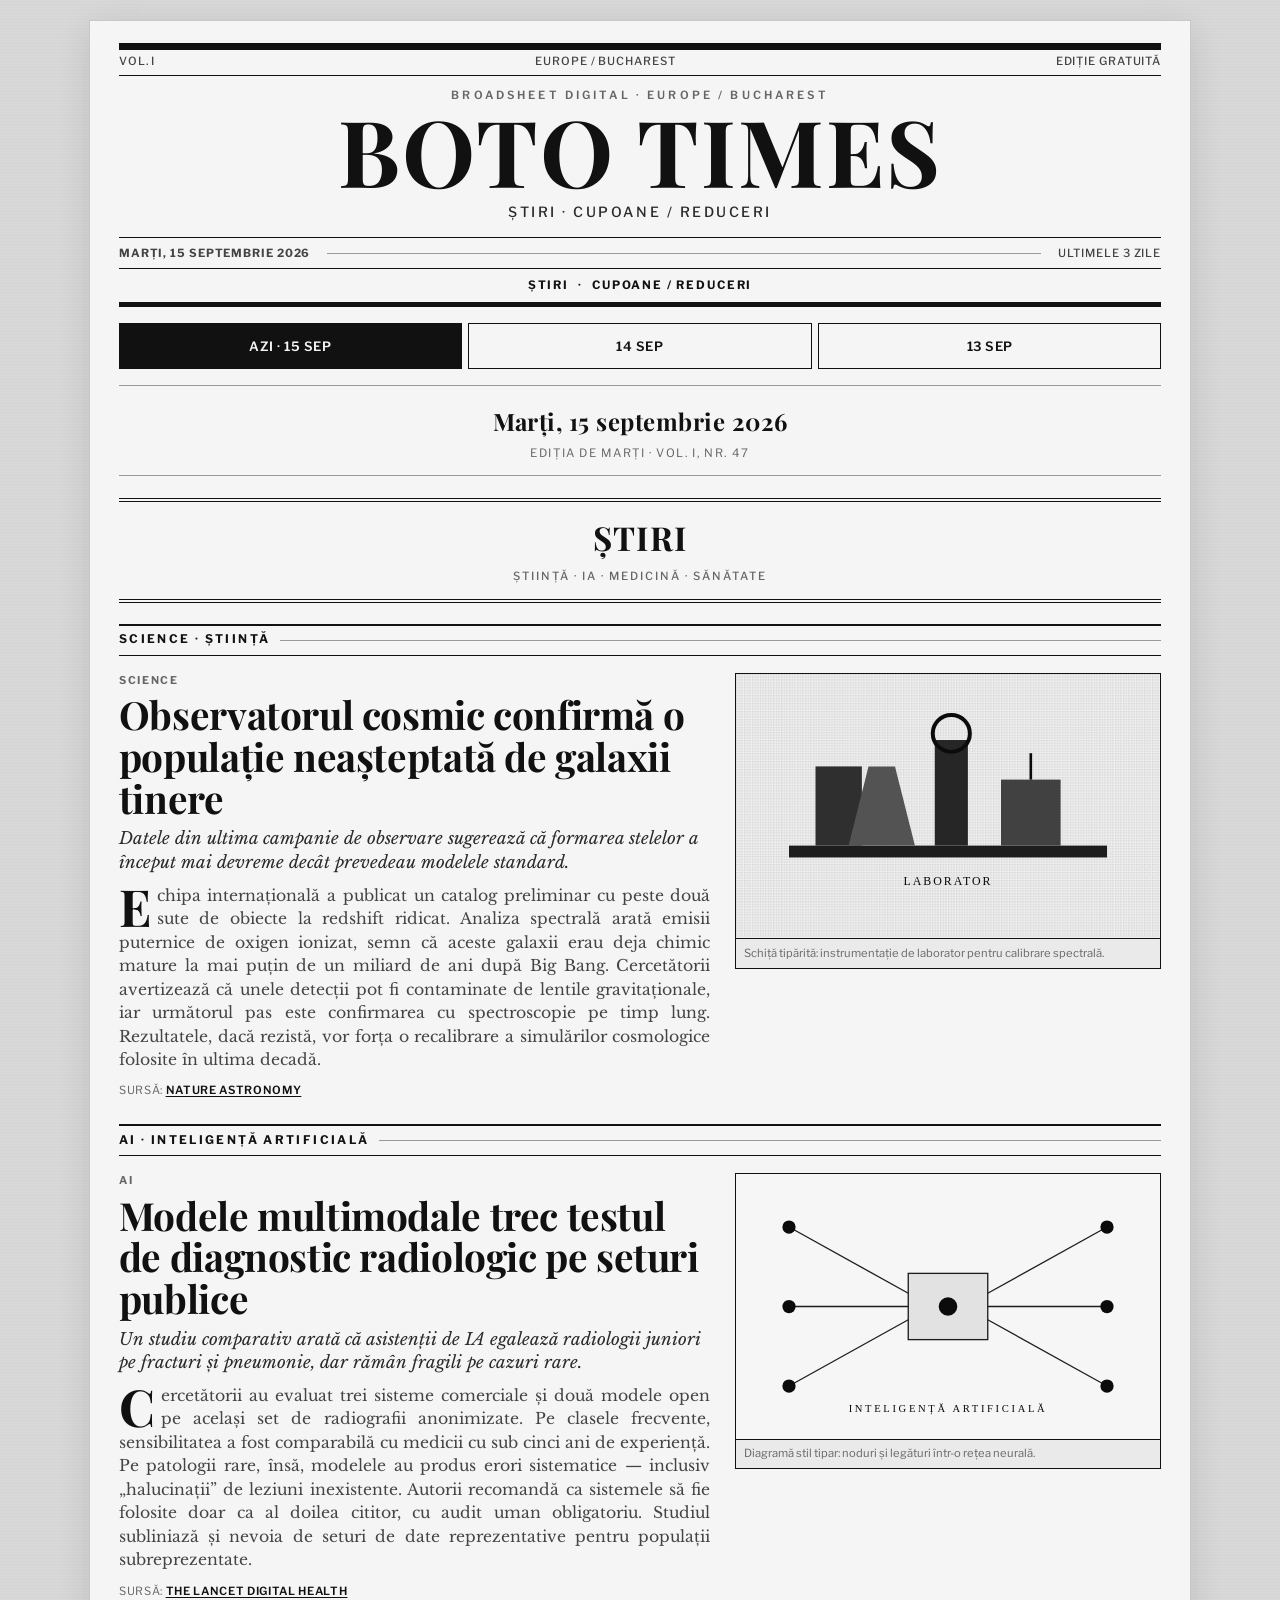
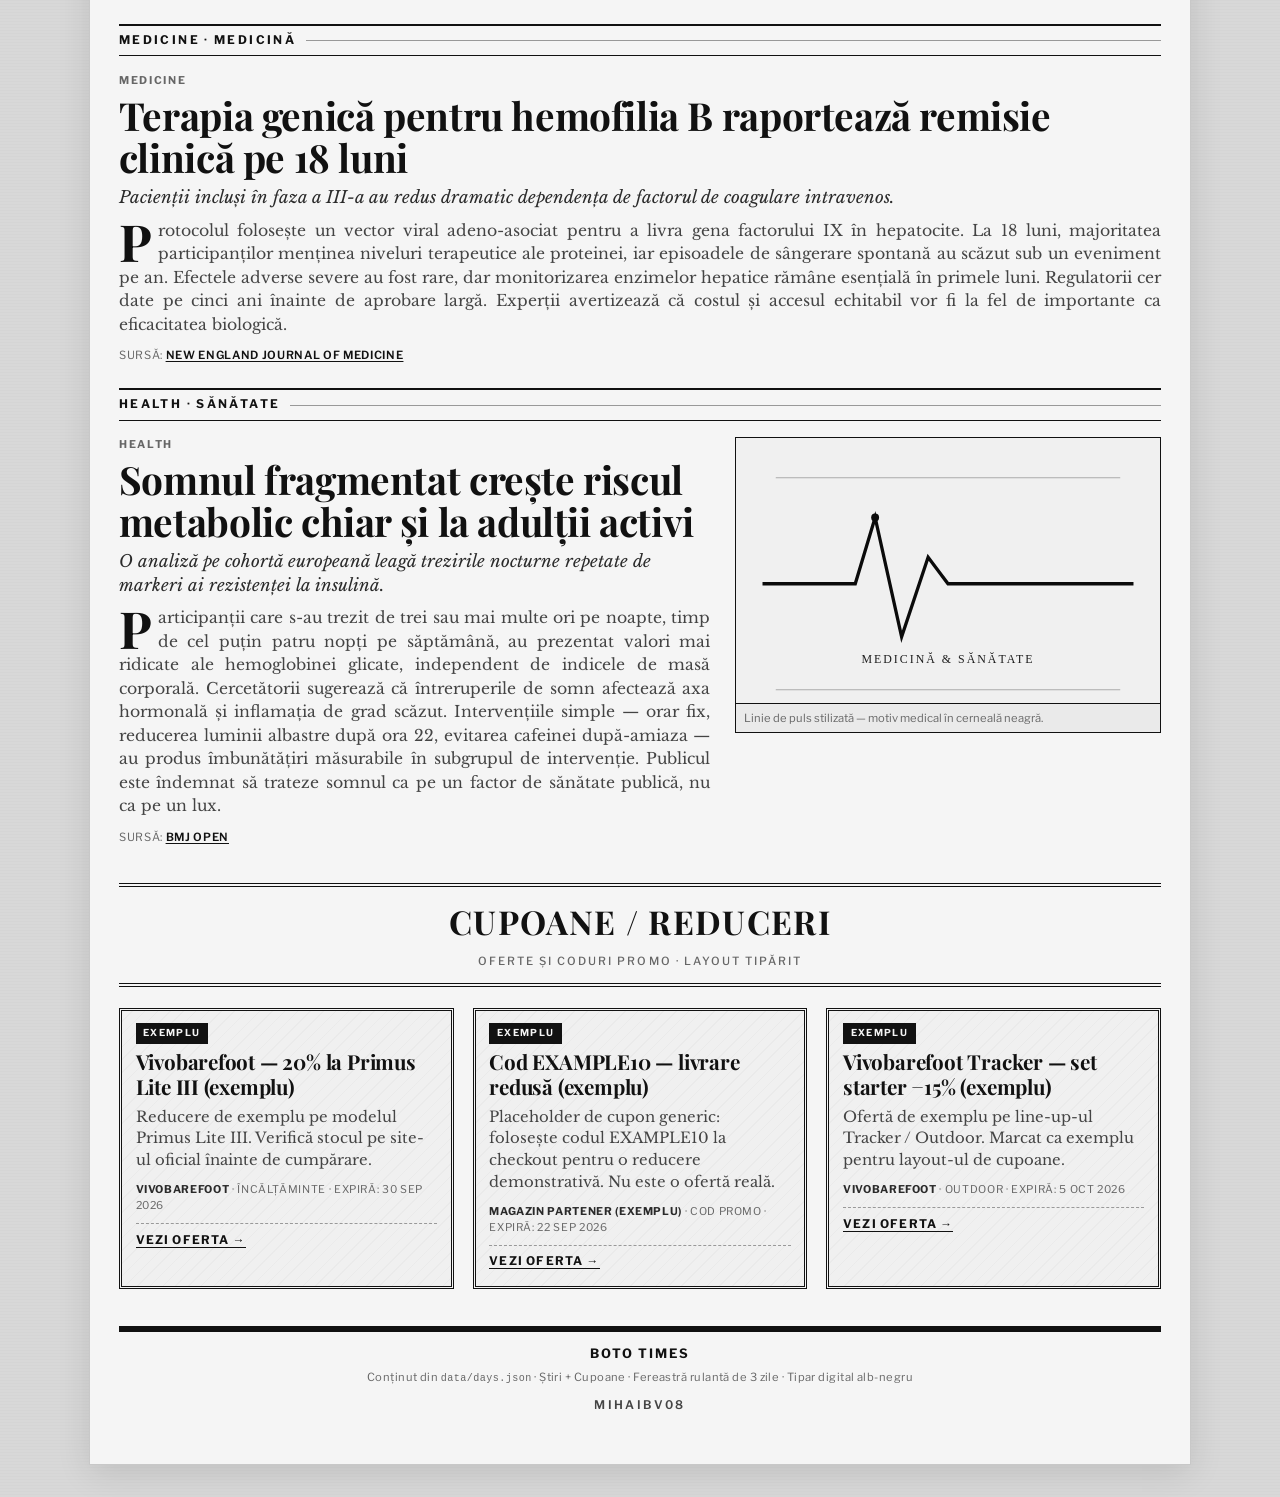
==== index.html @ 2a76eaad "Update BOTO TIMES homepage" ====
<!DOCTYPE html>
<html lang="ro">
<head>
  <meta charset="utf-8" />
  <meta name="viewport" content="width=device-width, initial-scale=1" />
  <meta name="description" content="BOTO TIMES — ziar alb-negru tip NYT: Știri (știință/IA/medicină/sănătate) și Cupoane/Reduceri. Ultimele 3 zile." />
  <meta name="theme-color" content="#111111" />
  <title>BOTO TIMES</title>
  <link rel="preconnect" href="https://fonts.googleapis.com" />
  <link rel="preconnect" href="https://fonts.gstatic.com" crossorigin />
  <link href="https://fonts.googleapis.com/css2?family=Playfair+Display:ital,wght@0,400;0,700;0,900;1,400&family=Libre+Baskerville:ital,wght@0,400;0,700;1,400&family=Old+Standard+TT:ital,wght@0,400;0,700;1,400&family=Source+Serif+4:ital,opsz,wght@0,8..60,400;0,8..60,600;0,8..60,700;1,8..60,400&family=Libre+Franklin:wght@400;500;600;700&display=swap" rel="stylesheet" />
  <link rel="stylesheet" href="css/style.css" />
</head>
<body>
  <a class="skip-link" href="#main">Sari la conținut</a>
  <div class="paper">
    <header class="masthead">
      <div class="masthead__toprule" aria-hidden="true"></div>
      <div class="masthead__row masthead__row--meta">
        <span id="masthead-vol">Vol. I</span>
        <span class="masthead__place">Europe / Bucharest</span>
        <span id="masthead-price">Ediție gratuită</span>
      </div>
      <div class="masthead__titleblock">
        <p class="masthead__eyebrow" id="masthead-eyebrow">Broadsheet digital · Europe / Bucharest</p>
        <h1 class="masthead__title" id="masthead-title">BOTO TIMES</h1>
        <p class="masthead__subtitle" id="masthead-subtitle">Știri · Cupoane / Reduceri</p>
      </div>
      <div class="masthead__row masthead__row--date">
        <span id="masthead-date">—</span>
        <span class="masthead__rule-mid" aria-hidden="true"></span>
        <span id="masthead-window">Ultimele 3 zile</span>
      </div>
      <nav class="section-rail" aria-label="Secțiuni">
        <span>Știri</span>
        <span aria-hidden="true">·</span>
        <span>Cupoane / Reduceri</span>
      </nav>
      <div class="masthead__bottomrule" aria-hidden="true"></div>
    </header>

    <main id="main" class="main" aria-live="polite">
      <p class="state-msg">Se încarcă ediția…</p>
    </main>

    <footer class="footer">
      <div class="footer__rules" aria-hidden="true"></div>
      <p class="footer__name" id="footer-name">BOTO TIMES</p>
      <p class="footer__note">Conținut din <code>data/days.json</code> · Știri + Cupoane · Fereastră rulantă de 3 zile · Tipar digital alb-negru</p>
      <p class="footer__brand">mihaibv08</p>
    </footer>
  </div>
  <script src="js/app.js" defer></script>
</body>
</html>
---- css/style.css ----
/* BOTO TIMES — NYT-style classic American B&W broadsheet */
:root {
  --ink: #111111;
  --ink-mid: #2a2a2a;
  --ink-soft: #444444;
  --ink-muted: #666666;
  --rule: #111111;
  --rule-light: #999999;
  --paper: #f5f5f5;
  --paper-edge: #ececec;
  --halftone: #d0d0d0;
  --font-masthead: "Playfair Display", "Old Standard TT", "Libre Baskerville", "Times New Roman", Times, serif;
  --font-display: "Playfair Display", "Old Standard TT", "Libre Baskerville", "Times New Roman", Times, serif;
  --font-body: "Libre Baskerville", "Source Serif 4", Georgia, "Times New Roman", serif;
  --font-ui: "Libre Franklin", "Helvetica Neue", Helvetica, Arial, sans-serif;
  --max: 1100px;
  --gutter: clamp(0.85rem, 2.5vw, 1.5rem);
  --col-gap: 1.35rem;
}

*,
*::before,
*::after {
  box-sizing: border-box;
}

html {
  font-size: 16.5px;
  -webkit-text-size-adjust: 100%;
  scroll-behavior: smooth;
}

body {
  margin: 0;
  min-height: 100vh;
  background: #e4e4e4;
  color: var(--ink);
  font-family: var(--font-body);
  line-height: 1.5;
}

.skip-link {
  position: absolute;
  left: -9999px;
  top: 0;
  background: var(--ink);
  color: var(--paper);
  padding: 0.5rem 1rem;
  z-index: 100;
  font-family: var(--font-ui);
  font-size: 0.85rem;
}

.skip-link:focus {
  left: 0.5rem;
  top: 0.5rem;
}

a {
  color: var(--ink);
  text-decoration-thickness: 1px;
  text-underline-offset: 2px;
}

a:hover {
  text-decoration-thickness: 2px;
}

code {
  font-family: ui-monospace, "SF Mono", Menlo, Consolas, monospace;
  font-size: 0.9em;
}

/* —— Paper sheet —— */
.paper {
  max-width: var(--max);
  margin: 0 auto;
  padding: 1rem var(--gutter) 2.5rem;
  background: var(--paper);
  min-height: 100vh;
  box-shadow: 0 0 0 1px #c8c8c8, 0 8px 32px rgba(0, 0, 0, 0.12);
}

@media (min-width: 900px) {
  body {
    padding: 1.25rem 0 2rem;
    background:
      repeating-linear-gradient(
        0deg,
        transparent,
        transparent 2px,
        rgba(0, 0, 0, 0.015) 2px,
        rgba(0, 0, 0, 0.015) 3px
      ),
      #d8d8d8;
  }

  .paper {
    padding: 1.35rem 1.75rem 3rem;
  }
}

/* —— Masthead —— */
.masthead {
  text-align: center;
  margin-bottom: 0.25rem;
}

.masthead__toprule {
  height: 4px;
  background: var(--ink);
  margin-bottom: 0.35rem;
  box-shadow: 0 3px 0 var(--ink);
}

.masthead__bottomrule {
  height: 3px;
  background: var(--ink);
  margin-top: 0.35rem;
  box-shadow: 0 2px 0 var(--ink);
}

.masthead__row {
  display: flex;
  flex-wrap: wrap;
  justify-content: space-between;
  align-items: center;
  gap: 0.35rem 1rem;
  font-family: var(--font-ui);
  font-size: 0.68rem;
  font-weight: 500;
  letter-spacing: 0.08em;
  text-transform: uppercase;
  color: var(--ink-soft);
}

.masthead__row--meta {
  border-bottom: 1px solid var(--ink);
  padding-bottom: 0.35rem;
  margin-bottom: 0.5rem;
}

.masthead__row--date {
  border-top: 1px solid var(--ink);
  border-bottom: 1px solid var(--ink);
  padding: 0.4rem 0;
  margin-top: 0.55rem;
}

.masthead__rule-mid {
  flex: 1;
  height: 1px;
  background: var(--rule-light);
  min-width: 1.5rem;
}

.masthead__titleblock {
  padding: 0.15rem 0 0.35rem;
}

.masthead__eyebrow {
  font-family: var(--font-ui);
  font-size: 0.68rem;
  font-weight: 600;
  letter-spacing: 0.28em;
  text-transform: uppercase;
  margin: 0 0 0.15rem;
  color: var(--ink-muted);
}

.masthead__title {
  font-family: var(--font-masthead);
  font-size: clamp(2.85rem, 11.5vw, 5.6rem);
  font-weight: 700;
  letter-spacing: 0.02em;
  line-height: 0.95;
  margin: 0;
  color: var(--ink);
  text-transform: none; /* NYT-inspired nameplate — readable Playfair */
  /* Authentic NYT-inspired nameplate: blackletter/display, dense, printed */
}

.masthead__subtitle {
  font-family: var(--font-ui);
  font-size: clamp(0.72rem, 2vw, 0.85rem);
  font-weight: 500;
  letter-spacing: 0.18em;
  text-transform: uppercase;
  margin: 0.45rem 0 0;
  color: var(--ink-mid);
}

.section-rail {
  display: flex;
  flex-wrap: wrap;
  justify-content: center;
  gap: 0.35rem 0.55rem;
  font-family: var(--font-ui);
  font-size: 0.7rem;
  font-weight: 700;
  letter-spacing: 0.16em;
  text-transform: uppercase;
  padding: 0.45rem 0 0.15rem;
  color: var(--ink);
}

/* —— Day tabs —— */
.day-tabs {
  display: flex;
  gap: 0.4rem;
  justify-content: stretch;
  padding: 0.85rem 0 0.95rem;
  border-bottom: 1px solid var(--rule-light);
  margin-bottom: 1.15rem;
  overflow-x: auto;
  -webkit-overflow-scrolling: touch;
  scrollbar-width: thin;
}

.day-tab {
  flex: 1 1 0;
  min-width: 5.5rem;
  min-height: 2.75rem;
  font-family: var(--font-ui);
  font-size: 0.78rem;
  font-weight: 600;
  letter-spacing: 0.04em;
  padding: 0.55rem 0.7rem;
  border: 1px solid var(--ink);
  background: var(--paper);
  color: var(--ink);
  cursor: pointer;
  text-transform: uppercase;
  touch-action: manipulation;
  transition: background 0.12s, color 0.12s;
}

.day-tab:hover {
  background: #ebebeb;
}

.day-tab[aria-selected="true"] {
  background: var(--ink);
  color: var(--paper);
}

.day-tab:focus-visible {
  outline: 2px solid var(--ink);
  outline-offset: 2px;
}

/* —— Edition —— */
.edition {
  animation: fadeIn 0.22s ease;
}

.edition[hidden] {
  display: none;
}

@keyframes fadeIn {
  from { opacity: 0; }
  to { opacity: 1; }
}

.edition__header {
  text-align: center;
  margin-bottom: 1.35rem;
  padding-bottom: 0.75rem;
  border-bottom: 1px solid var(--rule-light);
}

.edition__label {
  font-family: var(--font-display);
  font-size: clamp(1.15rem, 3vw, 1.45rem);
  font-weight: 700;
  margin: 0;
  letter-spacing: 0.02em;
}

.edition__sub {
  font-family: var(--font-ui);
  font-size: 0.7rem;
  letter-spacing: 0.14em;
  text-transform: uppercase;
  color: var(--ink-muted);
  margin: 0.3rem 0 0;
}

/* —— Section blocks —— */
.section {
  margin-bottom: 1.85rem;
}

.section__title {
  font-family: var(--font-ui);
  font-size: 0.78rem;
  font-weight: 700;
  letter-spacing: 0.22em;
  text-transform: uppercase;
  color: var(--ink);
  border-top: 3px solid var(--ink);
  border-bottom: 1px solid var(--ink);
  padding: 0.35rem 0;
  margin: 0 0 1rem;
  display: flex;
  align-items: center;
  gap: 0.6rem;
}

.section__title::after {
  content: "";
  flex: 1;
  height: 1px;
  background: var(--rule-light);
}

/* —— Article grid —— */
.articles {
  display: grid;
  gap: 1.35rem 0;
}

@media (min-width: 760px) {
  .articles {
    column-count: 2;
    column-gap: var(--col-gap);
    column-rule: 1px solid var(--rule-light);
    display: block;
  }

  .article {
    break-inside: avoid;
    page-break-inside: avoid;
    margin-bottom: 1.35rem;
    padding-bottom: 1.1rem;
    border-bottom: 1px solid var(--rule-light);
  }

  .article--lead {
    column-span: all;
    display: grid;
    grid-template-columns: 1.15fr 0.85fr;
    gap: 1.25rem 1.5rem;
    align-items: start;
    border-bottom: 2px solid var(--ink);
    padding-bottom: 1.35rem;
    margin-bottom: 1.5rem;
  }

  .article--lead .article__media {
    order: 2;
  }

  .article--lead .article__text {
    order: 1;
  }

  .article--lead:not(:has(.article__media)) {
    grid-template-columns: 1fr;
  }
}

@media (min-width: 1020px) {
  .articles:not(:has(.article--lead:only-child)) {
    column-count: 3;
  }

  .article--lead {
    grid-template-columns: 1.25fr 0.9fr;
  }
}

/* stacked mobile */
.article {
  padding-bottom: 1.15rem;
  border-bottom: 1px solid var(--rule-light);
}

.article:last-child {
  border-bottom: none;
  margin-bottom: 0;
  padding-bottom: 0;
}

.article__kicker {
  font-family: var(--font-ui);
  font-size: 0.65rem;
  font-weight: 700;
  letter-spacing: 0.16em;
  text-transform: uppercase;
  color: var(--ink-muted);
  margin: 0 0 0.35rem;
}

.article__headline {
  font-family: var(--font-display);
  font-size: clamp(1.2rem, 3.2vw, 1.65rem);
  font-weight: 700;
  line-height: 1.15;
  margin: 0 0 0.45rem;
  letter-spacing: -0.01em;
}

.article--lead .article__headline {
  font-size: clamp(1.55rem, 4.5vw, 2.35rem);
  line-height: 1.08;
}

.article__lead {
  font-size: 1.02rem;
  font-style: italic;
  color: var(--ink-mid);
  margin: 0 0 0.55rem;
  line-height: 1.4;
}

.article__body {
  margin: 0;
  color: var(--ink-soft);
  font-size: 0.95rem;
  text-align: justify;
  hyphens: auto;
  -webkit-hyphens: auto;
}

/* Drop cap on lead articles */
.article--lead .article__body::first-letter {
  font-family: var(--font-display);
  font-size: 3.1rem;
  font-weight: 700;
  float: left;
  line-height: 0.8;
  padding: 0.12rem 0.35rem 0 0;
  color: var(--ink);
}

.article__source {
  font-family: var(--font-ui);
  font-size: 0.68rem;
  letter-spacing: 0.06em;
  text-transform: uppercase;
  color: var(--ink-muted);
  margin: 0.65rem 0 0;
}

.article__source a {
  font-weight: 600;
}

/* —— Figures —— */
.article__media {
  margin: 0.65rem 0 0.35rem;
}

.article--lead .article__media {
  margin-top: 0;
}

.article__figure {
  margin: 0;
  border: 1px solid var(--ink);
  background: #eaeaea;
}

.article__figure img {
  display: block;
  width: 100%;
  height: auto;
  filter: grayscale(100%) contrast(1.05);
  vertical-align: middle;
}

.article__caption {
  font-family: var(--font-ui);
  font-size: 0.68rem;
  line-height: 1.35;
  color: var(--ink-muted);
  padding: 0.4rem 0.5rem;
  border-top: 1px solid var(--ink);
  margin: 0;
  text-align: left;
}

/* CSS-only placeholder if image fails */
.article__placeholder {
  aspect-ratio: 16 / 10;
  background:
    repeating-linear-gradient(
      -45deg,
      #ddd,
      #ddd 6px,
      #cfcfcf 6px,
      #cfcfcf 12px
    );
  display: flex;
  align-items: center;
  justify-content: center;
  font-family: var(--font-ui);
  font-size: 0.7rem;
  letter-spacing: 0.2em;
  text-transform: uppercase;
  color: var(--ink-soft);
  border: 1px solid var(--ink);
}

/* —— Footer —— */
.footer {
  margin-top: 2.25rem;
  text-align: center;
  font-family: var(--font-ui);
  color: var(--ink-muted);
}

.footer__rules {
  height: 4px;
  background: var(--ink);
  margin-bottom: 0.85rem;
  box-shadow: 0 2px 0 var(--ink);
}

.footer__name {
  font-size: 0.78rem;
  font-weight: 700;
  letter-spacing: 0.14em;
  text-transform: uppercase;
  color: var(--ink);
  margin: 0 0 0.35rem;
}

.footer__note {
  font-size: 0.68rem;
  letter-spacing: 0.04em;
  margin: 0.2rem 0;
  text-transform: none;
}

.footer__brand {
  font-size: 0.72rem;
  font-weight: 600;
  letter-spacing: 0.2em;
  text-transform: uppercase;
  color: var(--ink-soft);
  margin: 0.65rem 0 0;
}

/* —— States —— */
.state-msg {
  text-align: center;
  font-family: var(--font-ui);
  padding: 3rem 1rem;
  color: var(--ink-muted);
  letter-spacing: 0.04em;
}

.state-msg--error {
  color: var(--ink);
  border: 1px solid var(--ink);
  background: #eee;
}

/* —— Print —— */
@media print {
  body {
    background: white;
    padding: 0;
  }

  .paper {
    box-shadow: none;
    max-width: none;
  }

  .day-tabs {
    display: none;
  }

  .edition[hidden] {
    display: block !important;
    break-before: page;
  }

  .article--lead .article__body::first-letter {
    color: black;
  }
}

/* —— Reduce motion —— */
@media (prefers-reduced-motion: reduce) {
  .edition {
    animation: none;
  }

  html {
    scroll-behavior: auto;
  }
}

/* —— Site sections: Știri + Cupoane —— */
.site-section {
  margin-bottom: 2.25rem;
}

.site-section__header {
  text-align: center;
  margin-bottom: 1.25rem;
  padding: 0.65rem 0 0.85rem;
  border-top: 4px double var(--ink);
  border-bottom: 4px double var(--ink);
}

.site-section__title {
  font-family: var(--font-display);
  font-size: clamp(1.45rem, 4vw, 2rem);
  font-weight: 700;
  letter-spacing: 0.04em;
  text-transform: uppercase;
  margin: 0;
  color: var(--ink);
}

.site-section__deck {
  font-family: var(--font-ui);
  font-size: 0.68rem;
  font-weight: 500;
  letter-spacing: 0.18em;
  text-transform: uppercase;
  color: var(--ink-muted);
  margin: 0.35rem 0 0;
}

.site-section--cupoane {
  margin-top: 0.5rem;
}

.section--stiri-sub {
  margin-bottom: 1.5rem;
}

.section__title--sub {
  font-size: 0.72rem;
  letter-spacing: 0.2em;
  border-top-width: 2px;
}

/* —— Cupoane / deals —— */
.cupoane {
  display: grid;
  gap: 0.95rem;
}

@media (min-width: 700px) {
  .cupoane {
    grid-template-columns: repeat(2, 1fr);
    gap: 1rem 1.15rem;
  }
}

@media (min-width: 1000px) {
  .cupoane {
    grid-template-columns: repeat(3, 1fr);
  }
}

.cupon {
  border: 1px solid var(--ink);
  background: var(--paper);
  padding: 0.85rem 0.95rem 1rem;
  position: relative;
  display: flex;
  flex-direction: column;
  min-height: 100%;
  box-shadow: inset 0 0 0 1px var(--paper), inset 0 0 0 2px var(--ink);
}

.cupon--example {
  background:
    repeating-linear-gradient(
      -45deg,
      transparent,
      transparent 8px,
      rgba(0, 0, 0, 0.025) 8px,
      rgba(0, 0, 0, 0.025) 9px
    ),
    #f0f0f0;
}

.cupon__badges {
  display: flex;
  flex-wrap: wrap;
  gap: 0.35rem;
  margin-bottom: 0.35rem;
  min-height: 0;
}

.cupon__badge {
  font-family: var(--font-ui);
  font-size: 0.58rem;
  font-weight: 700;
  letter-spacing: 0.14em;
  text-transform: uppercase;
  border: 1px solid var(--ink);
  padding: 0.15rem 0.4rem;
  background: var(--ink);
  color: var(--paper);
}

.cupon__title {
  font-family: var(--font-display);
  font-size: clamp(1.05rem, 2.4vw, 1.25rem);
  font-weight: 700;
  line-height: 1.2;
  margin: 0 0 0.45rem;
  letter-spacing: -0.01em;
}

.cupon__details {
  font-size: 0.9rem;
  color: var(--ink-soft);
  margin: 0 0 0.65rem;
  line-height: 1.45;
  flex: 1;
}

.cupon__meta {
  font-family: var(--font-ui);
  font-size: 0.65rem;
  letter-spacing: 0.06em;
  text-transform: uppercase;
  color: var(--ink-muted);
  margin: 0 0 0.55rem;
  line-height: 1.5;
}

.cupon__store {
  font-weight: 700;
  color: var(--ink-mid);
}

.cupon__sep {
  font-weight: 400;
}

.cupon__link {
  font-family: var(--font-ui);
  font-size: 0.72rem;
  font-weight: 700;
  letter-spacing: 0.1em;
  text-transform: uppercase;
  margin: 0;
  padding-top: 0.45rem;
  border-top: 1px dashed var(--rule-light);
}

.cupon__link a {
  text-decoration: none;
  border-bottom: 1px solid var(--ink);
}

.cupon__link a:hover {
  border-bottom-width: 2px;
}

@media print {
  .cupon {
    break-inside: avoid;
  }
}
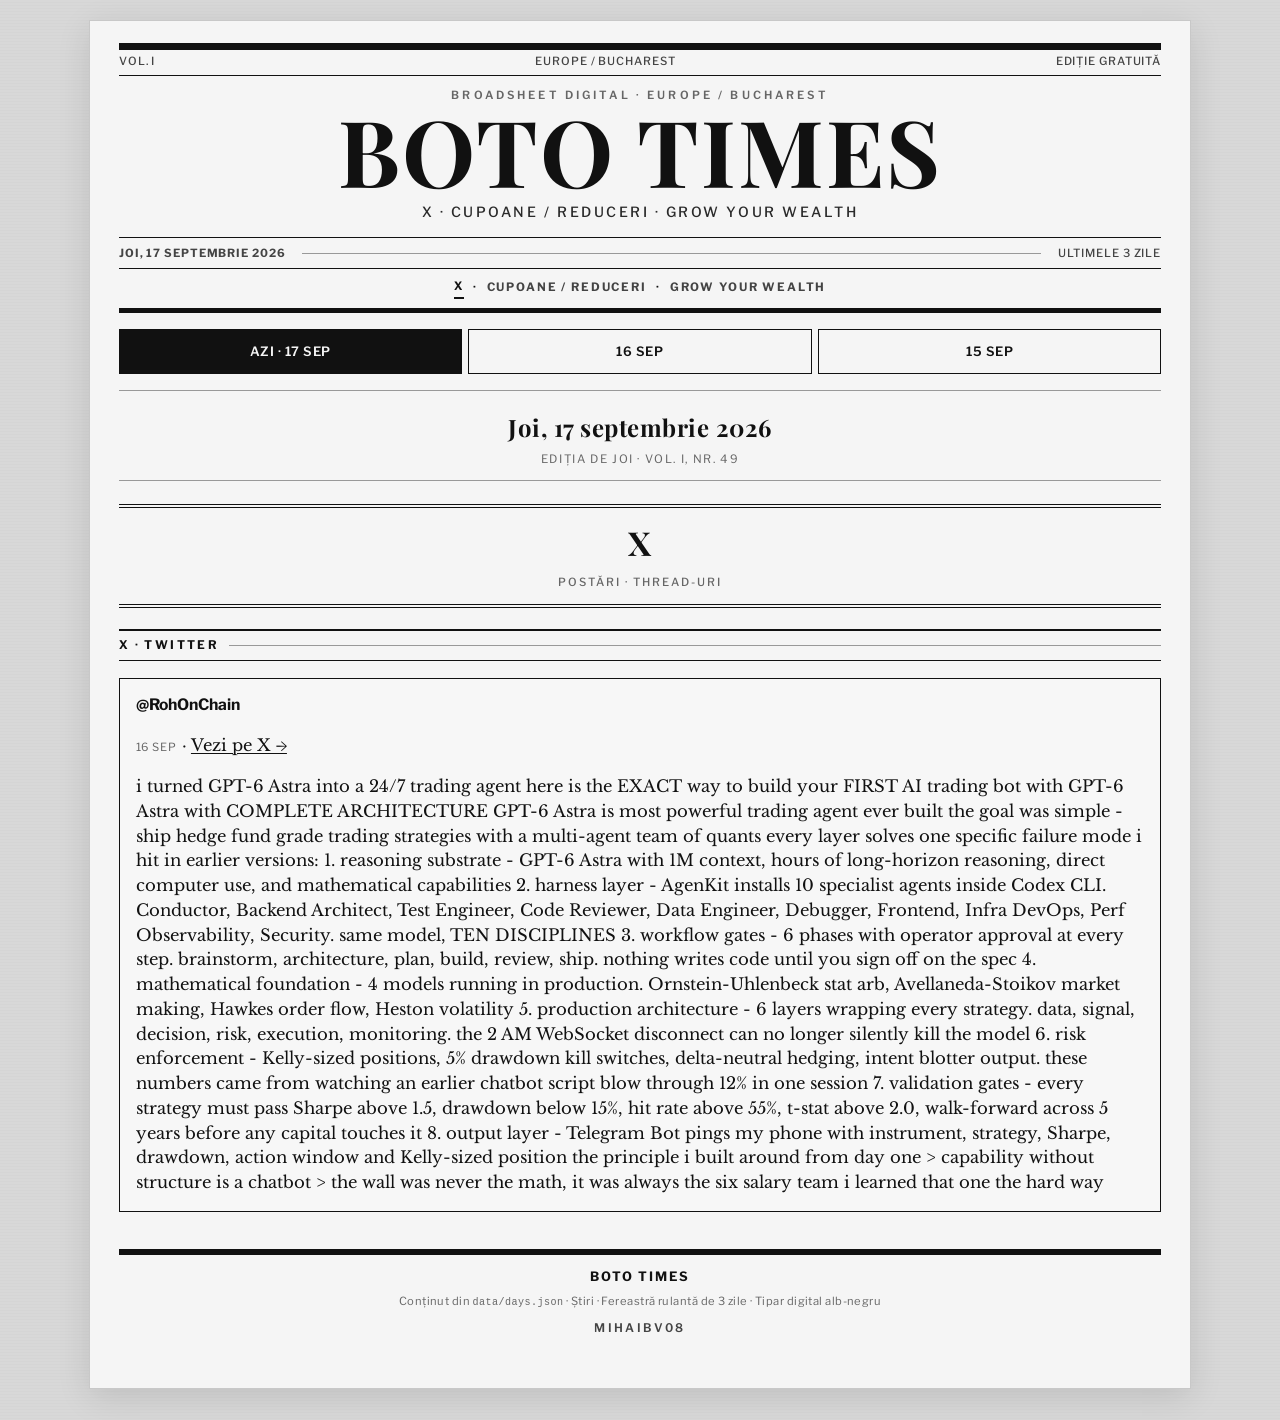
==== commit 05a26d81: "Știri: doar X posts/threads; scoate Science/AI/Med/Health" ====
--- a/index.html
+++ b/index.html
@@ -3,15 +3,15 @@
 <head>
   <meta charset="utf-8" />
   <meta name="viewport" content="width=device-width, initial-scale=1" />
-  <meta name="description" content="BOTO TIMES — ziar alb-negru tip NYT: Știri (știință/IA/medicină/sănătate) și Cupoane/Reduceri. Ultimele 3 zile." />
+  <meta name="description" content="BOTO TIMES — Știri (știință/IA/medicină/sănătate · X). Ultimele 3 zile. Broadsheet digital alb-negru." />
   <meta name="theme-color" content="#111111" />
-  <title>BOTO TIMES</title>
+  <title>BOTO TIMES — Știri</title>
   <link rel="preconnect" href="https://fonts.googleapis.com" />
   <link rel="preconnect" href="https://fonts.gstatic.com" crossorigin />
   <link href="https://fonts.googleapis.com/css2?family=Playfair+Display:ital,wght@0,400;0,700;0,900;1,400&family=Libre+Baskerville:ital,wght@0,400;0,700;1,400&family=Old+Standard+TT:ital,wght@0,400;0,700;1,400&family=Source+Serif+4:ital,opsz,wght@0,8..60,400;0,8..60,600;0,8..60,700;1,8..60,400&family=Libre+Franklin:wght@400;500;600;700&display=swap" rel="stylesheet" />
   <link rel="stylesheet" href="css/style.css" />
 </head>
-<body>
+<body data-page="stiri">
   <a class="skip-link" href="#main">Sari la conținut</a>
   <div class="paper">
     <header class="masthead">
@@ -24,7 +24,7 @@
       <div class="masthead__titleblock">
         <p class="masthead__eyebrow" id="masthead-eyebrow">Broadsheet digital · Europe / Bucharest</p>
         <h1 class="masthead__title" id="masthead-title">BOTO TIMES</h1>
-        <p class="masthead__subtitle" id="masthead-subtitle">Știri · Cupoane / Reduceri</p>
+        <p class="masthead__subtitle" id="masthead-subtitle">X · Cupoane / Reduceri · Grow Your Wealth</p>
       </div>
       <div class="masthead__row masthead__row--date">
         <span id="masthead-date">—</span>
@@ -32,9 +32,11 @@
         <span id="masthead-window">Ultimele 3 zile</span>
       </div>
       <nav class="section-rail" aria-label="Secțiuni">
-        <span>Știri</span>
+        <a href="index.html" class="section-rail__link is-active" aria-current="page">X</a>
         <span aria-hidden="true">·</span>
-        <span>Cupoane / Reduceri</span>
+        <a href="cupoane.html" class="section-rail__link">Cupoane / Reduceri</a>
+        <span aria-hidden="true">·</span>
+        <a href="gyh.html" class="section-rail__link">Grow Your Wealth</a>
       </nav>
       <div class="masthead__bottomrule" aria-hidden="true"></div>
     </header>
@@ -46,7 +48,7 @@
     <footer class="footer">
       <div class="footer__rules" aria-hidden="true"></div>
       <p class="footer__name" id="footer-name">BOTO TIMES</p>
-      <p class="footer__note">Conținut din <code>data/days.json</code> · Știri + Cupoane · Fereastră rulantă de 3 zile · Tipar digital alb-negru</p>
+      <p class="footer__note">Conținut din <code>data/days.json</code> · Știri · Fereastră rulantă de 3 zile · Tipar digital alb-negru</p>
       <p class="footer__brand">mihaibv08</p>
     </footer>
   </div>
--- a/css/style.css
+++ b/css/style.css
@@ -194,6 +194,7 @@
   display: flex;
   flex-wrap: wrap;
   justify-content: center;
+  align-items: center;
   gap: 0.35rem 0.55rem;
   font-family: var(--font-ui);
   font-size: 0.7rem;
@@ -202,6 +203,25 @@
   text-transform: uppercase;
   padding: 0.45rem 0 0.15rem;
   color: var(--ink);
+}
+
+.section-rail__link {
+  color: var(--ink-soft);
+  text-decoration: none;
+  border-bottom: 1px solid transparent;
+  padding: 0.1rem 0;
+}
+
+.section-rail__link:hover {
+  color: var(--ink);
+  border-bottom-color: var(--ink);
+  text-decoration: none;
+}
+
+.section-rail__link.is-active,
+.section-rail__link[aria-current="page"] {
+  color: var(--ink);
+  border-bottom: 2px solid var(--ink);
 }
 
 /* —— Day tabs —— */
@@ -766,3 +786,217 @@
     break-inside: avoid;
   }
 }
+
+
+/* —— Grow Your Wealth —— */
+.site-section--gyh {
+  margin-top: 0.25rem;
+}
+
+.gyh-list {
+  display: grid;
+  gap: 1.35rem;
+}
+
+.gyh-item {
+  padding-bottom: 1.25rem;
+  border-bottom: 1px solid var(--rule-light);
+}
+
+.gyh-item:last-child {
+  border-bottom: none;
+  padding-bottom: 0;
+}
+
+.gyh-item__headline {
+  font-family: var(--font-display);
+  font-size: clamp(1.25rem, 3.2vw, 1.75rem);
+  font-weight: 700;
+  line-height: 1.15;
+  margin: 0 0 0.4rem;
+  letter-spacing: -0.01em;
+}
+
+.gyh-item__date {
+  font-family: var(--font-ui);
+  font-size: 0.68rem;
+  letter-spacing: 0.1em;
+  text-transform: uppercase;
+  color: var(--ink-muted);
+  margin: 0 0 0.55rem;
+}
+
+.gyh-item__summary {
+  font-size: 0.98rem;
+  color: var(--ink-soft);
+  margin: 0 0 0.85rem;
+  line-height: 1.5;
+}
+
+.gyh-item__recs {
+  border: 1px solid var(--ink);
+  background: #efefef;
+  padding: 0.75rem 0.9rem 0.85rem;
+  margin: 0.35rem 0 0.5rem;
+  box-shadow: inset 0 0 0 1px var(--paper), inset 0 0 0 2px var(--ink);
+}
+
+.gyh-item__recs-title {
+  font-family: var(--font-ui);
+  font-size: 0.68rem;
+  font-weight: 700;
+  letter-spacing: 0.18em;
+  text-transform: uppercase;
+  margin: 0 0 0.45rem;
+  color: var(--ink);
+}
+
+.gyh-item__recs-body {
+  font-family: var(--font-body);
+  font-size: 0.95rem;
+  line-height: 1.45;
+  margin: 0;
+  color: var(--ink-mid);
+  white-space: pre-wrap;
+}
+
+@media print {
+  .gyh-item {
+    break-inside: avoid;
+  }
+}
+
+
+/* —— X posts (test / Știri subsection) —— */
+.section--x {
+  margin-top: 1.25rem;
+  padding-top: 0.5rem;
+}
+.x-list {
+  display: flex;
+  flex-direction: column;
+  gap: 1.1rem;
+}
+.x-post {
+  border: 1px solid var(--ink);
+  padding: 0.85rem 0.95rem 1rem;
+  background: #f7f7f7;
+}
+.x-post--thread {
+  box-shadow: inset 3px 0 0 var(--ink);
+}
+.x-post__head {
+  display: flex;
+  flex-wrap: wrap;
+  align-items: baseline;
+  gap: 0.45rem 0.85rem;
+  margin-bottom: 0.65rem;
+  border-bottom: 1px solid var(--rule-light);
+  padding-bottom: 0.45rem;
+}
+.x-post__handle {
+  font-family: var(--font-ui);
+  font-weight: 700;
+  font-size: 0.95rem;
+  margin: 0;
+}
+.x-post__date {
+  font-family: var(--font-ui);
+  font-size: 0.68rem;
+  letter-spacing: 0.08em;
+  text-transform: uppercase;
+  color: var(--ink-muted);
+  margin: 0;
+}
+.x-post__badge {
+  font-family: var(--font-ui);
+  font-size: 0.62rem;
+  font-weight: 700;
+  letter-spacing: 0.14em;
+  text-transform: uppercase;
+  border: 1px solid var(--ink);
+  padding: 0.12rem 0.4rem;
+  margin-left: auto;
+}
+.x-post__part {
+  font-family: var(--font-ui);
+  font-size: 0.65rem;
+  letter-spacing: 0.12em;
+  text-transform: uppercase;
+  color: var(--ink-muted);
+  margin: 0 0 0.35rem;
+}
+.x-post__text {
+  font-size: 0.98rem;
+  line-height: 1.45;
+  white-space: pre-wrap;
+  margin: 0 0 0.5rem;
+  color: var(--ink-soft);
+}
+.x-post__link {
+  font-family: var(--font-ui);
+  font-size: 0.75rem;
+  margin: 0;
+}
+.x-post__tweet + .x-post__tweet {
+  margin-top: 0.85rem;
+  padding-top: 0.75rem;
+  border-top: 1px dashed var(--rule-light);
+}
+
+
+/* —— GYH structured summary —— */
+.gyh-item__summary {
+  text-align: left;
+  hyphens: none;
+}
+.gyh-struct {
+  display: flex;
+  flex-direction: column;
+  gap: 0.55rem;
+}
+.gyh-struct__heading {
+  font-family: var(--font-ui);
+  font-size: 0.72rem;
+  font-weight: 700;
+  letter-spacing: 0.14em;
+  text-transform: uppercase;
+  margin: 0.55rem 0 0.15rem;
+  color: var(--ink);
+  border-bottom: 1px solid var(--rule-light);
+  padding-bottom: 0.2rem;
+}
+.gyh-struct__heading:first-child {
+  margin-top: 0;
+}
+.gyh-struct__list {
+  margin: 0;
+  padding-left: 1.15rem;
+  display: flex;
+  flex-direction: column;
+  gap: 0.28rem;
+}
+.gyh-struct__list li {
+  font-size: 0.96rem;
+  line-height: 1.45;
+  color: var(--ink-soft);
+}
+.gyh-struct__p {
+  margin: 0;
+  font-size: 0.96rem;
+  line-height: 1.45;
+  color: var(--ink-soft);
+}
+.gyh-item__recs-list {
+  margin: 0;
+  padding-left: 1.15rem;
+  display: flex;
+  flex-direction: column;
+  gap: 0.35rem;
+}
+.gyh-item__recs-list li {
+  font-family: var(--font-body);
+  font-size: 0.95rem;
+  line-height: 1.45;
+  color: var(--ink-mid);
+}
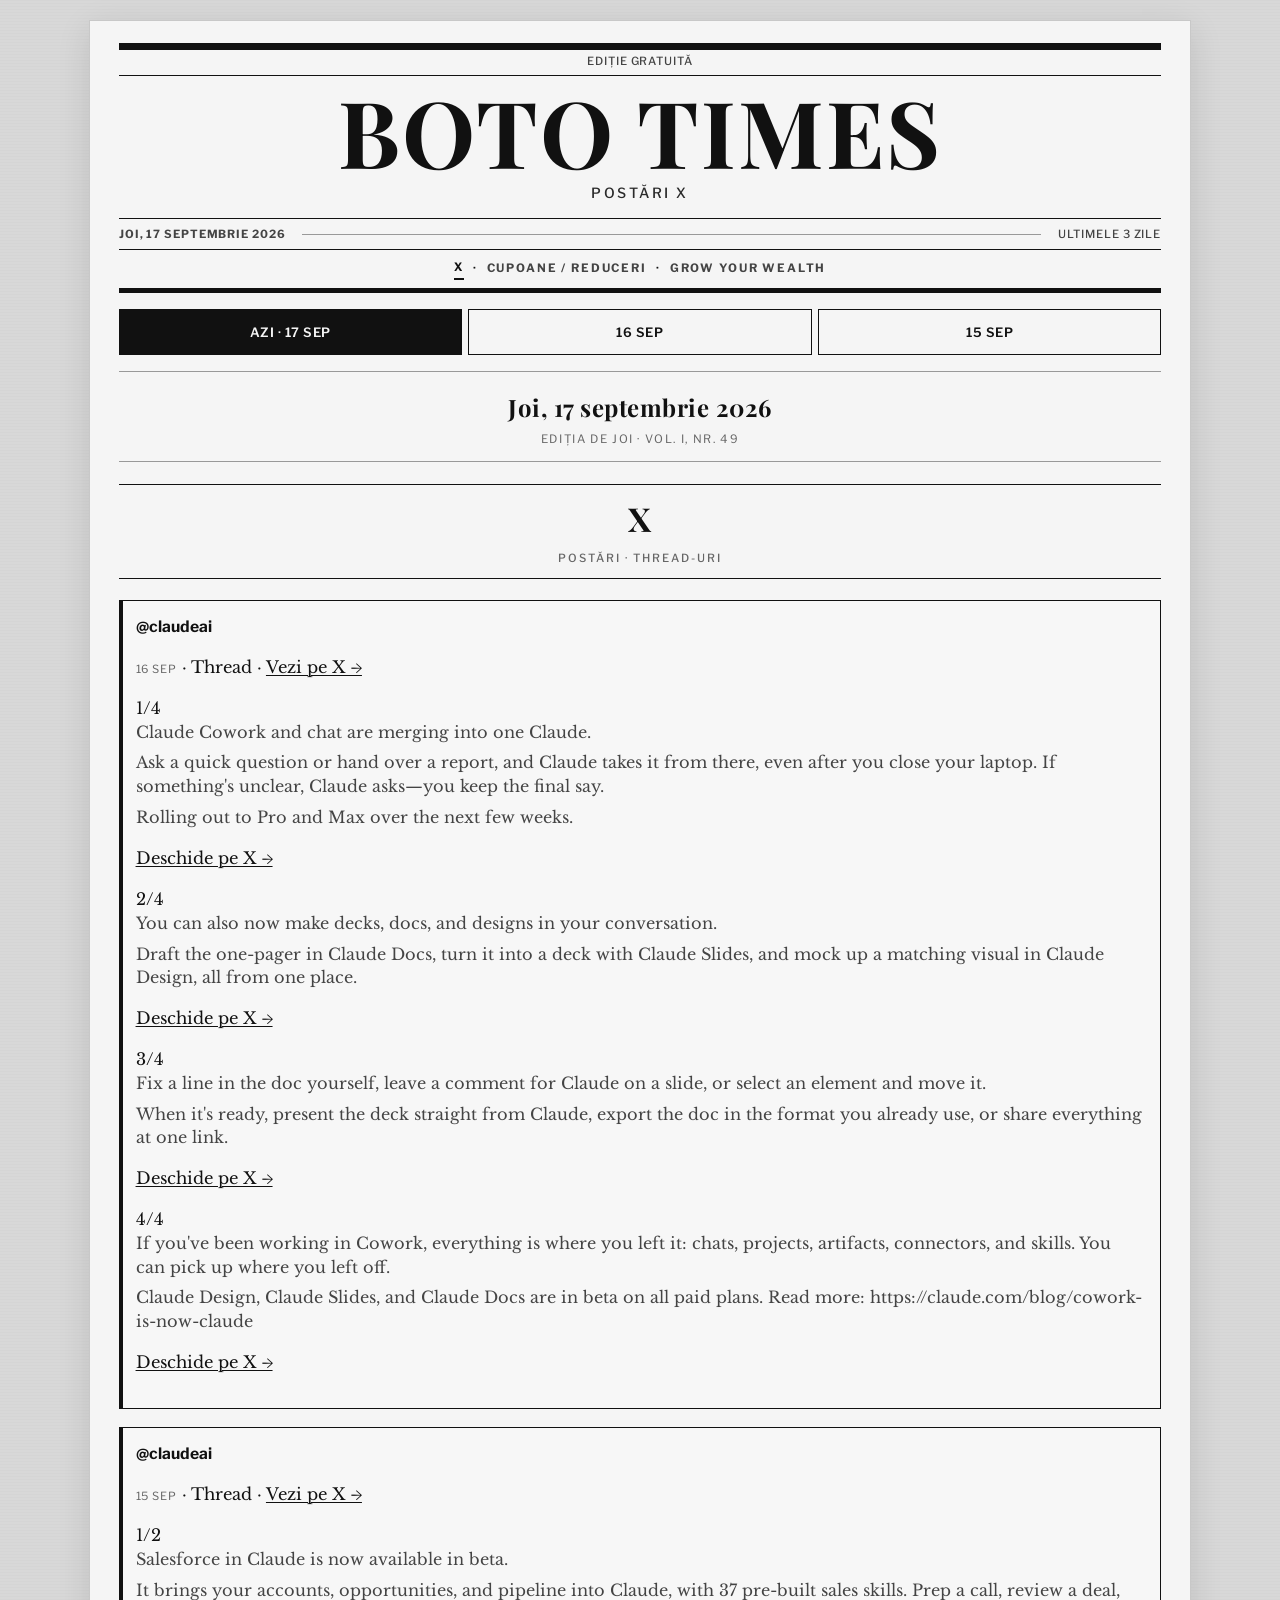
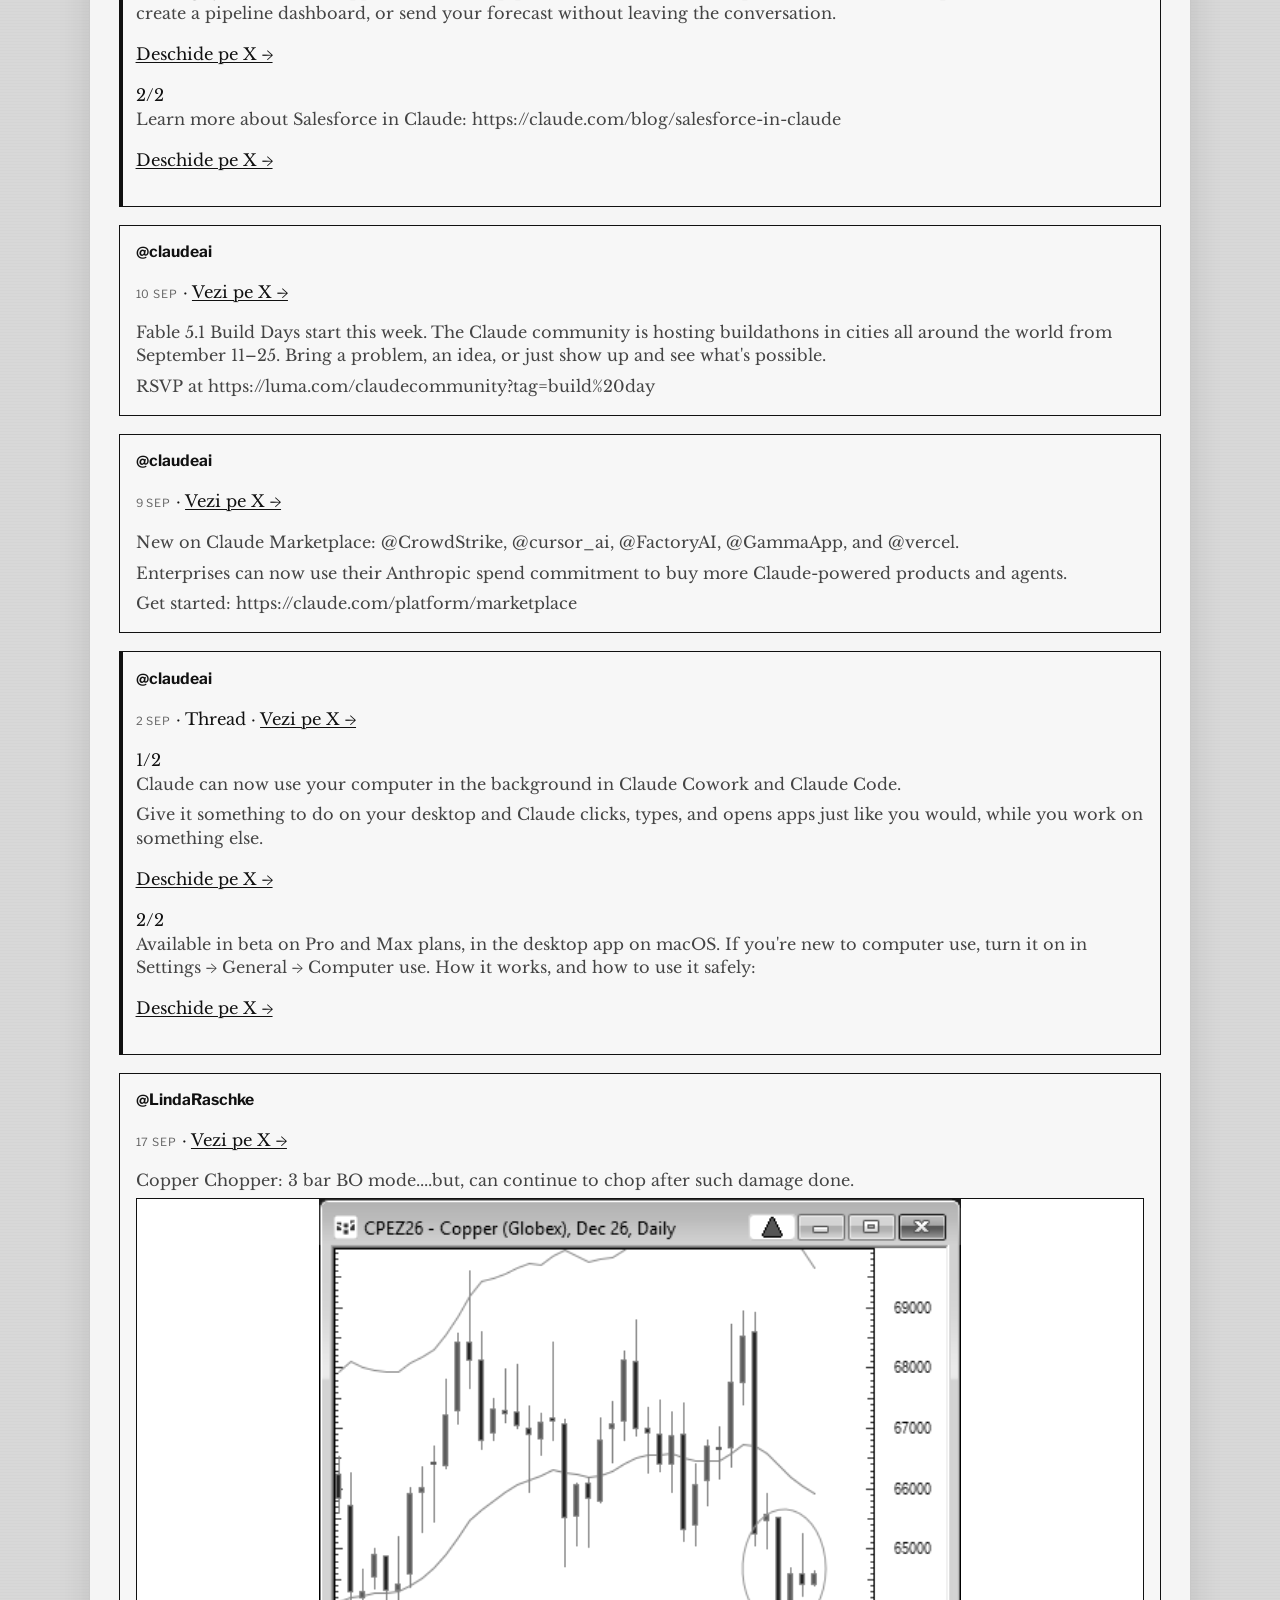
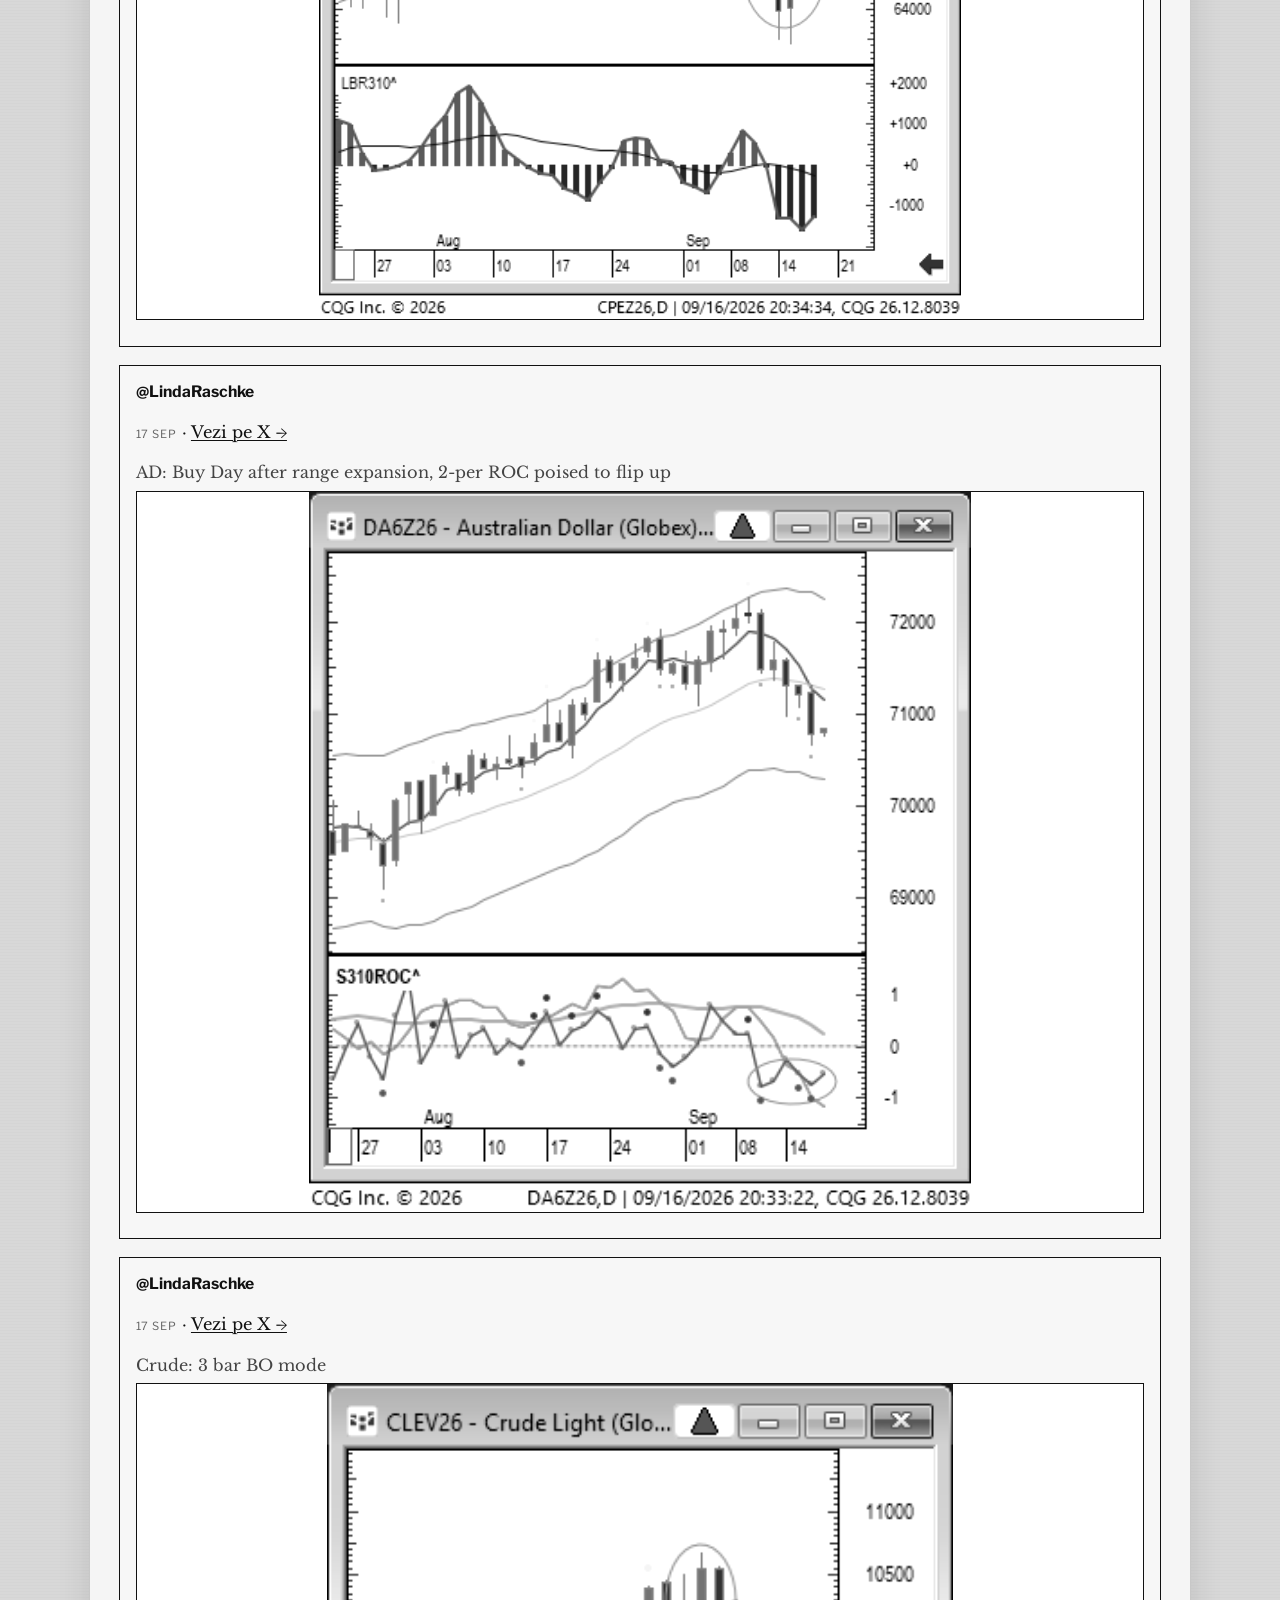
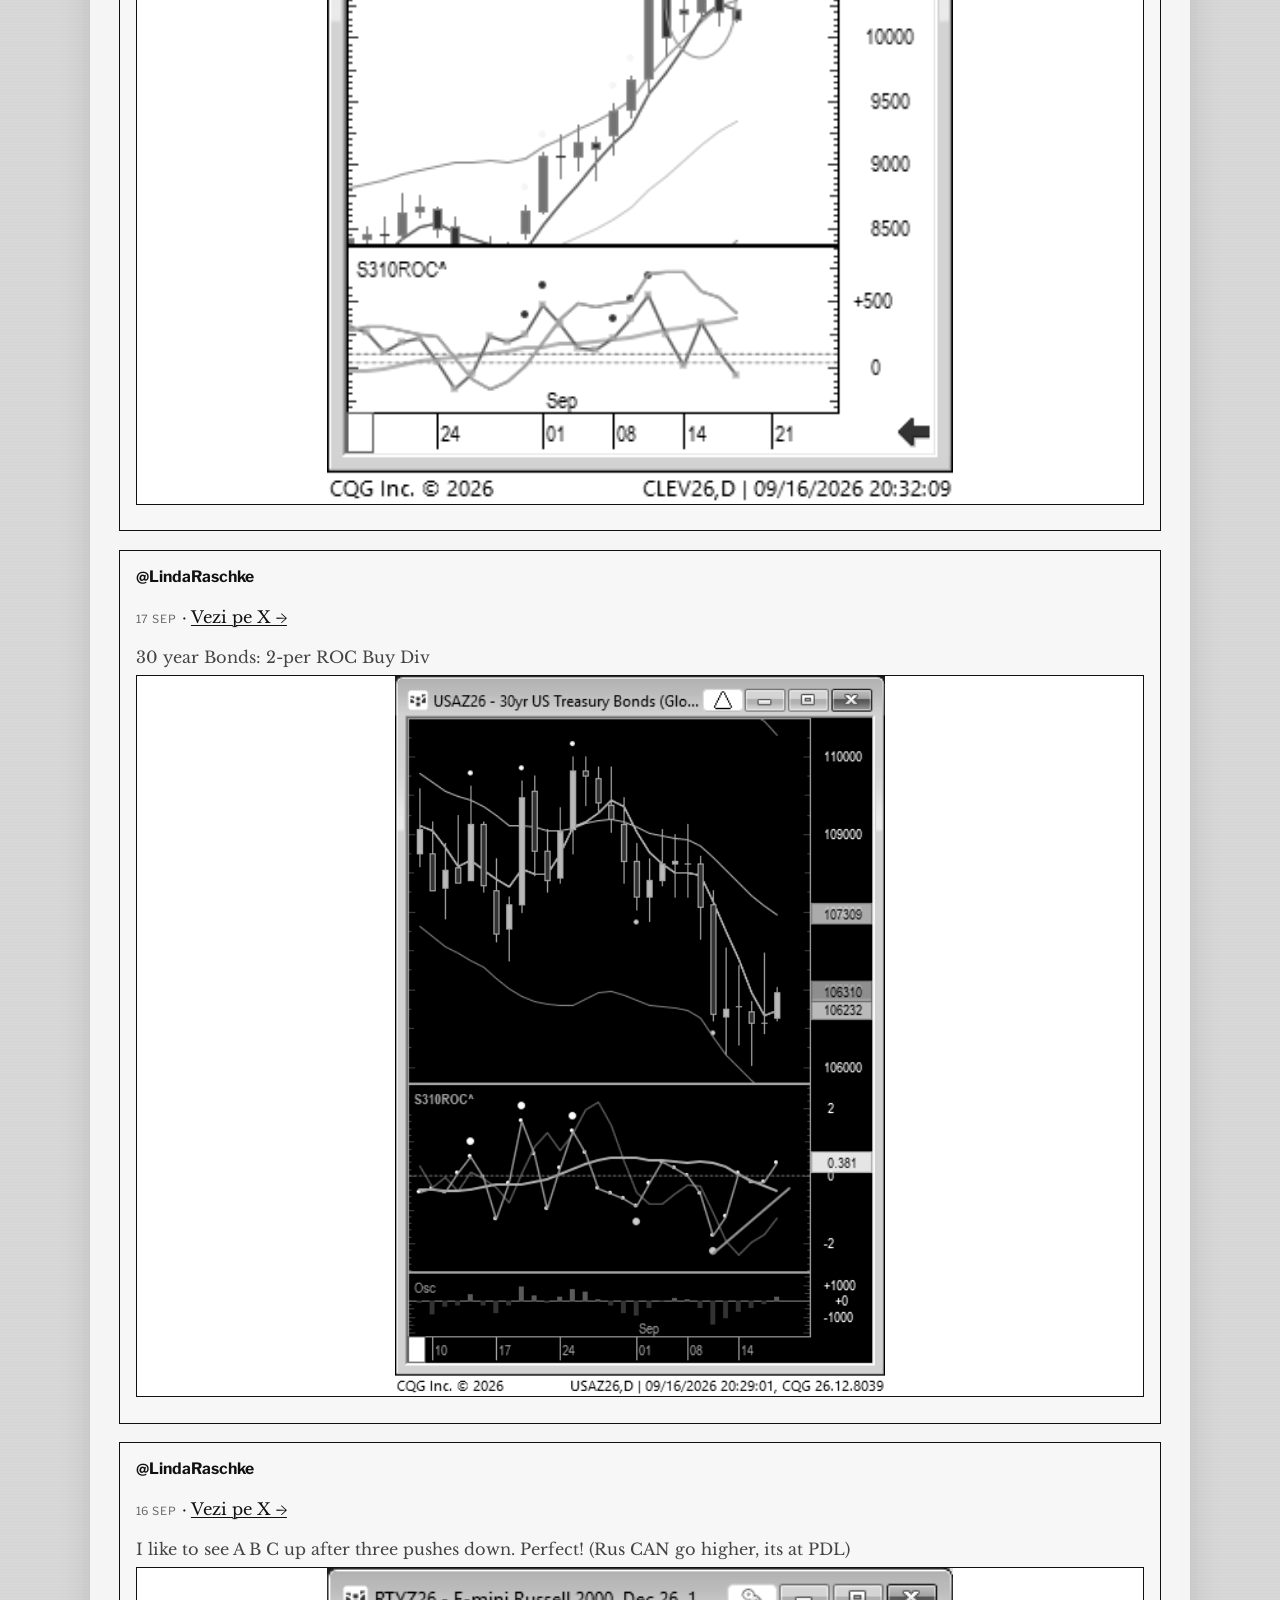
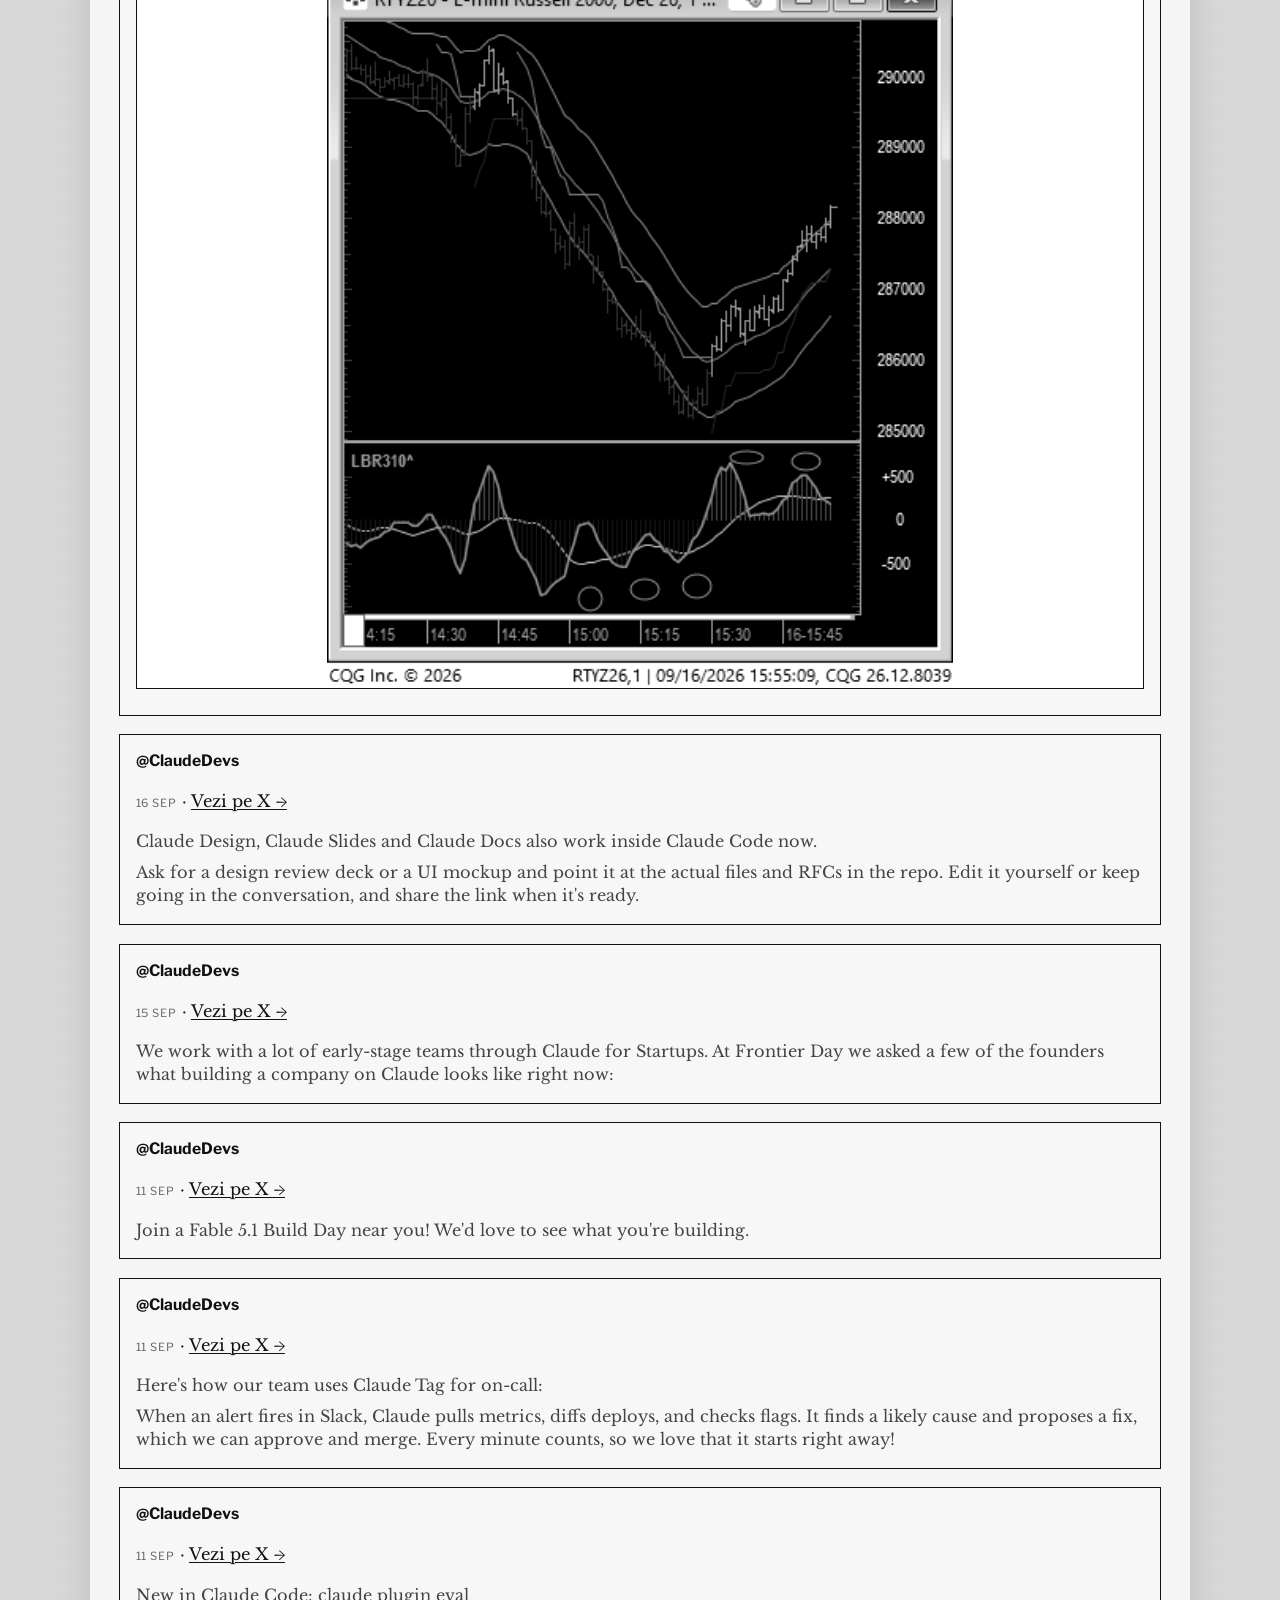
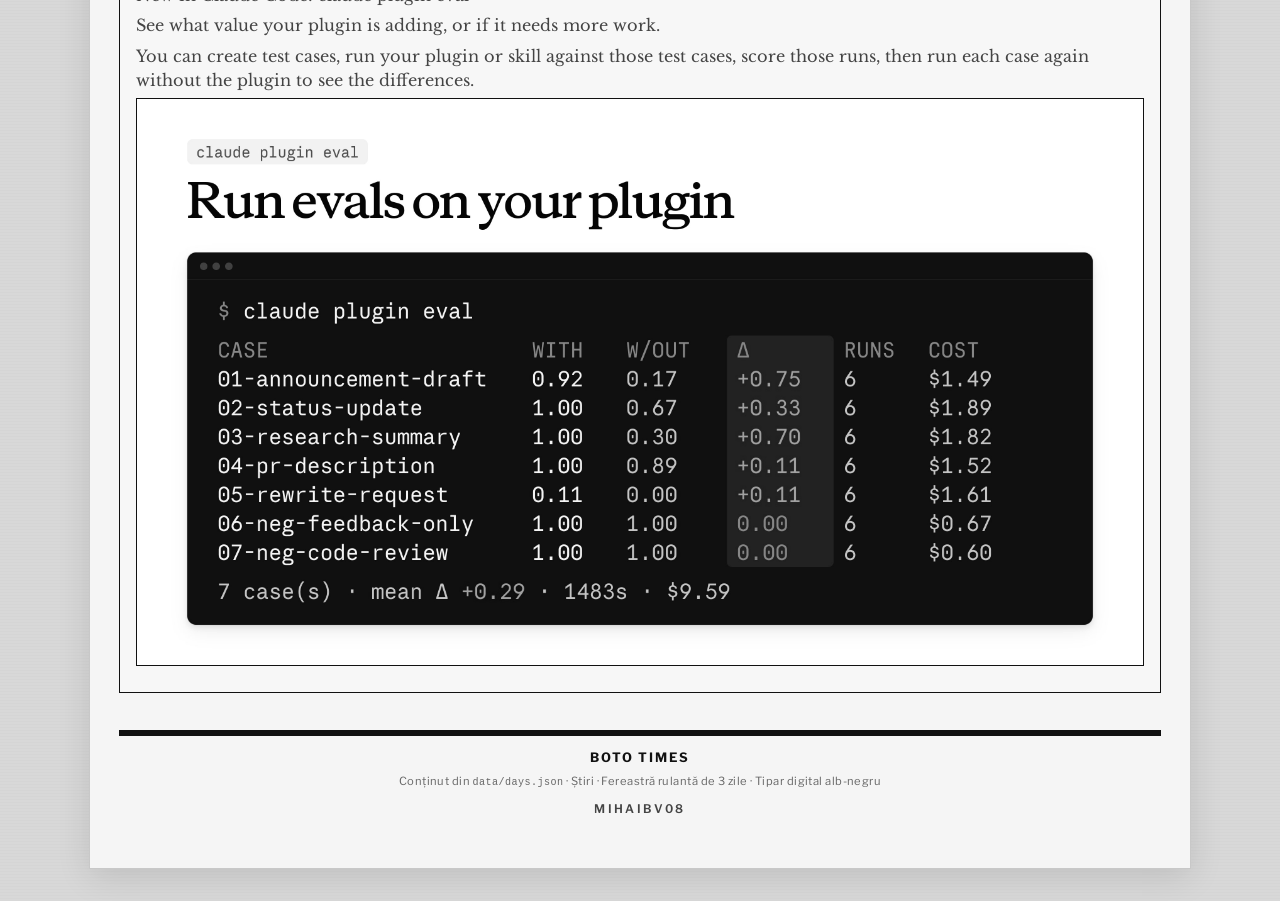
==== commit e7a149d7: "Template: cleaner X headers, drop Vol.I and Broadsheet eyebrow Lock standing masthead: no Vol.I, no " ====
--- a/index.html
+++ b/index.html
@@ -3,9 +3,9 @@
 <head>
   <meta charset="utf-8" />
   <meta name="viewport" content="width=device-width, initial-scale=1" />
-  <meta name="description" content="BOTO TIMES — Știri (știință/IA/medicină/sănătate · X). Ultimele 3 zile. Broadsheet digital alb-negru." />
+  <meta name="description" content="BOTO TIMES — X / Cupoane / Grow Your Wealth. Ultimele 3 zile." />
   <meta name="theme-color" content="#111111" />
-  <title>BOTO TIMES — Știri</title>
+  <title>BOTO TIMES — X</title>
   <link rel="preconnect" href="https://fonts.googleapis.com" />
   <link rel="preconnect" href="https://fonts.gstatic.com" crossorigin />
   <link href="https://fonts.googleapis.com/css2?family=Playfair+Display:ital,wght@0,400;0,700;0,900;1,400&family=Libre+Baskerville:ital,wght@0,400;0,700;1,400&family=Old+Standard+TT:ital,wght@0,400;0,700;1,400&family=Source+Serif+4:ital,opsz,wght@0,8..60,400;0,8..60,600;0,8..60,700;1,8..60,400&family=Libre+Franklin:wght@400;500;600;700&display=swap" rel="stylesheet" />
@@ -17,14 +17,11 @@
     <header class="masthead">
       <div class="masthead__toprule" aria-hidden="true"></div>
       <div class="masthead__row masthead__row--meta">
-        <span id="masthead-vol">Vol. I</span>
-        <span class="masthead__place">Europe / Bucharest</span>
         <span id="masthead-price">Ediție gratuită</span>
       </div>
       <div class="masthead__titleblock">
-        <p class="masthead__eyebrow" id="masthead-eyebrow">Broadsheet digital · Europe / Bucharest</p>
         <h1 class="masthead__title" id="masthead-title">BOTO TIMES</h1>
-        <p class="masthead__subtitle" id="masthead-subtitle">X · Cupoane / Reduceri · Grow Your Wealth</p>
+        <p class="masthead__subtitle" id="masthead-subtitle">POSTĂRI X</p>
       </div>
       <div class="masthead__row masthead__row--date">
         <span id="masthead-date">—</span>
--- a/css/style.css
+++ b/css/style.css
@@ -135,6 +135,7 @@
 }
 
 .masthead__row--meta {
+  justify-content: center;
   border-bottom: 1px solid var(--ink);
   padding-bottom: 0.35rem;
   margin-bottom: 0.5rem;
@@ -624,9 +625,9 @@
 .site-section__header {
   text-align: center;
   margin-bottom: 1.25rem;
-  padding: 0.65rem 0 0.85rem;
-  border-top: 4px double var(--ink);
-  border-bottom: 4px double var(--ink);
+  padding: 0.55rem 0 0.7rem;
+  border-top: 1px solid var(--ink);
+  border-bottom: 1px solid var(--ink);
 }
 
 .site-section__title {
@@ -660,7 +661,8 @@
 .section__title--sub {
   font-size: 0.72rem;
   letter-spacing: 0.2em;
-  border-top-width: 2px;
+  border-top: 1px solid var(--ink);
+  border-bottom: 1px solid var(--rule-light);
 }
 
 /* —— Cupoane / deals —— */
@@ -1000,3 +1002,68 @@
   line-height: 1.45;
   color: var(--ink-mid);
 }
+
+
+.x-post__media {
+  display: grid;
+  grid-template-columns: 1fr;
+  gap: 0.45rem;
+  margin: 0.35rem 0 0.55rem;
+}
+.x-post__figure {
+  margin: 0;
+  border: 1px solid var(--ink);
+  background: #fff;
+  overflow: visible;
+}
+.x-post__img {
+  display: block;
+  width: 100%;
+  height: auto;
+  max-height: min(80vh, 900px);
+  object-fit: contain;
+  filter: grayscale(1) contrast(1.05);
+}
+
+
+.x-tweet__body {
+  white-space: normal;
+}
+.x-tweet__structured {
+  display: flex;
+  flex-direction: column;
+  gap: 0.45rem;
+}
+.x-tweet__p {
+  margin: 0;
+  font-size: 0.98rem;
+  line-height: 1.45;
+  color: var(--ink-soft);
+}
+.x-tweet__list {
+  margin: 0.15rem 0 0.25rem;
+  padding-left: 1.25rem;
+  display: flex;
+  flex-direction: column;
+  gap: 0.35rem;
+}
+.x-tweet__list li {
+  font-size: 0.96rem;
+  line-height: 1.4;
+  color: var(--ink-soft);
+}
+.x-tweet__quote {
+  margin: 0.2rem 0;
+  padding: 0.45rem 0.7rem;
+  border-left: 3px solid var(--ink);
+  background: #efefef;
+  font-style: italic;
+  color: var(--ink-mid);
+}
+
+
+
+/* —— X posts under single site-section header —— */
+.x-block {
+  margin-top: 0.15rem;
+}
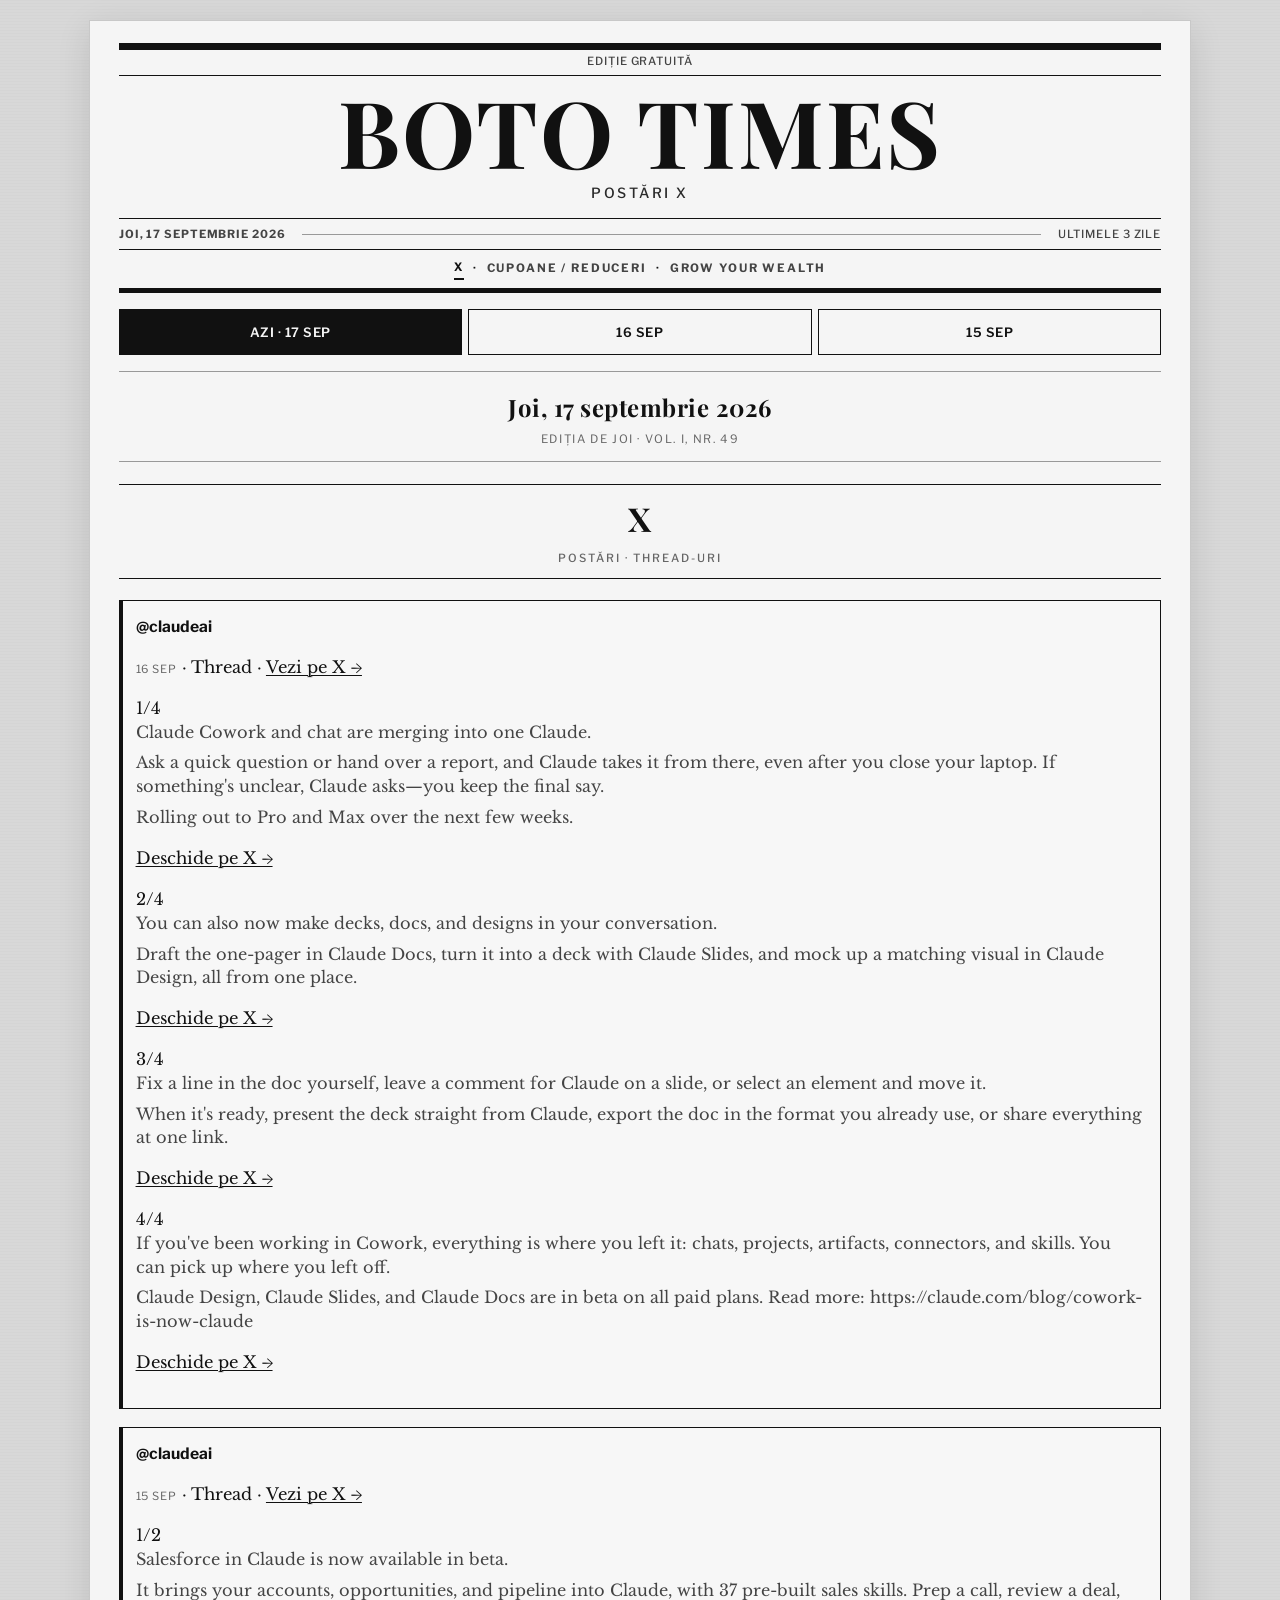
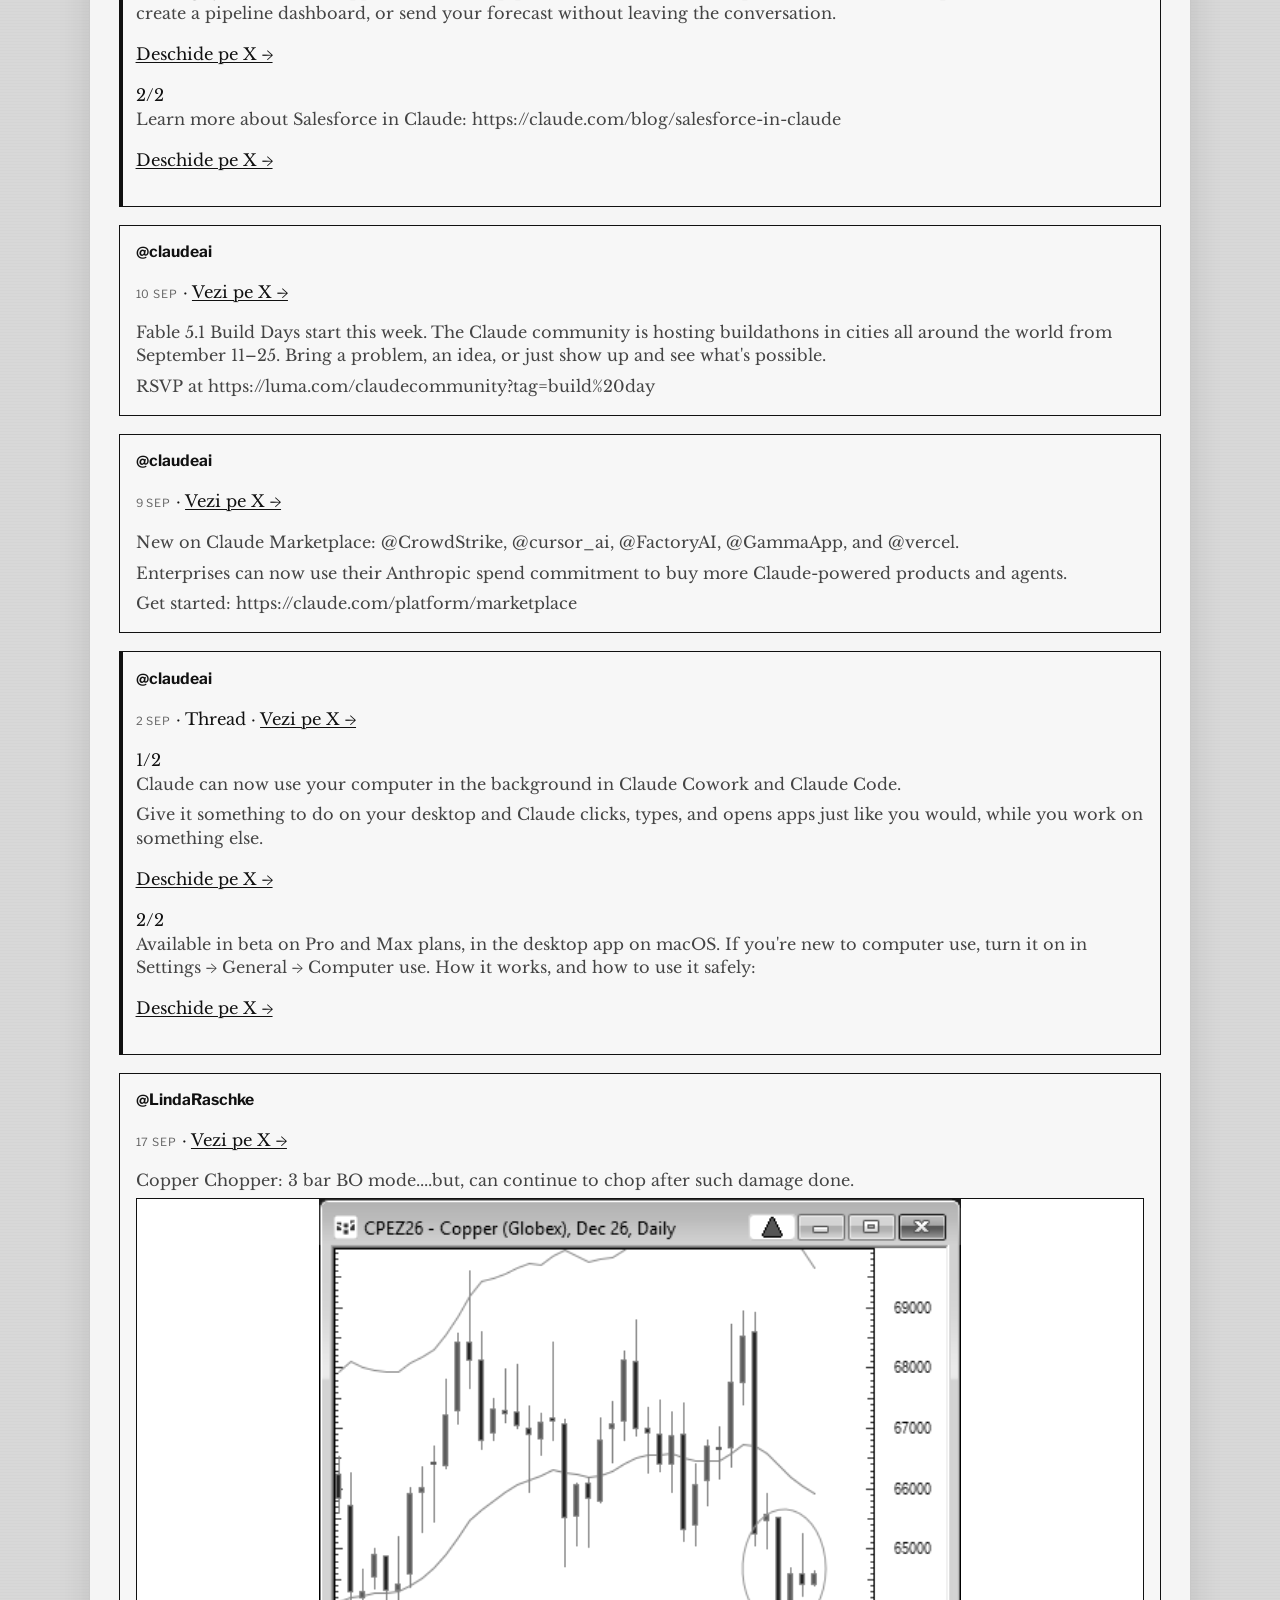
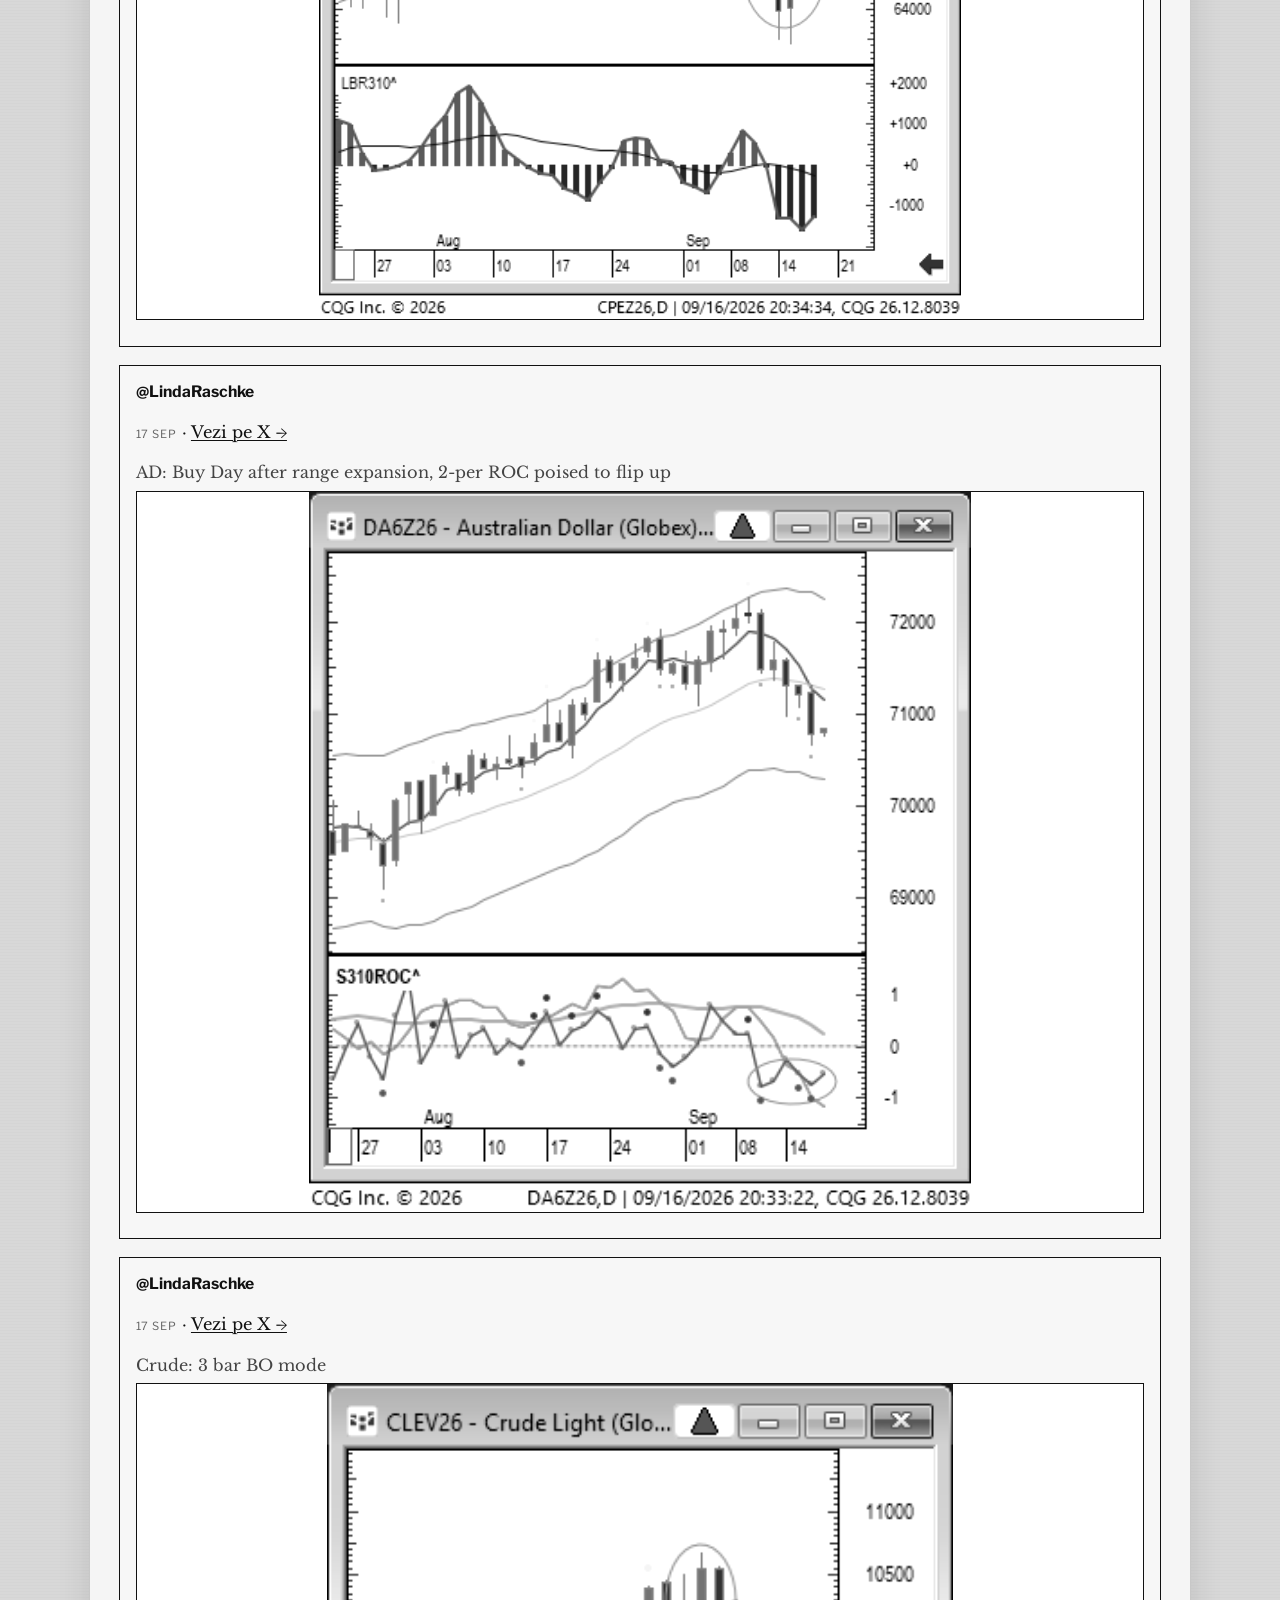
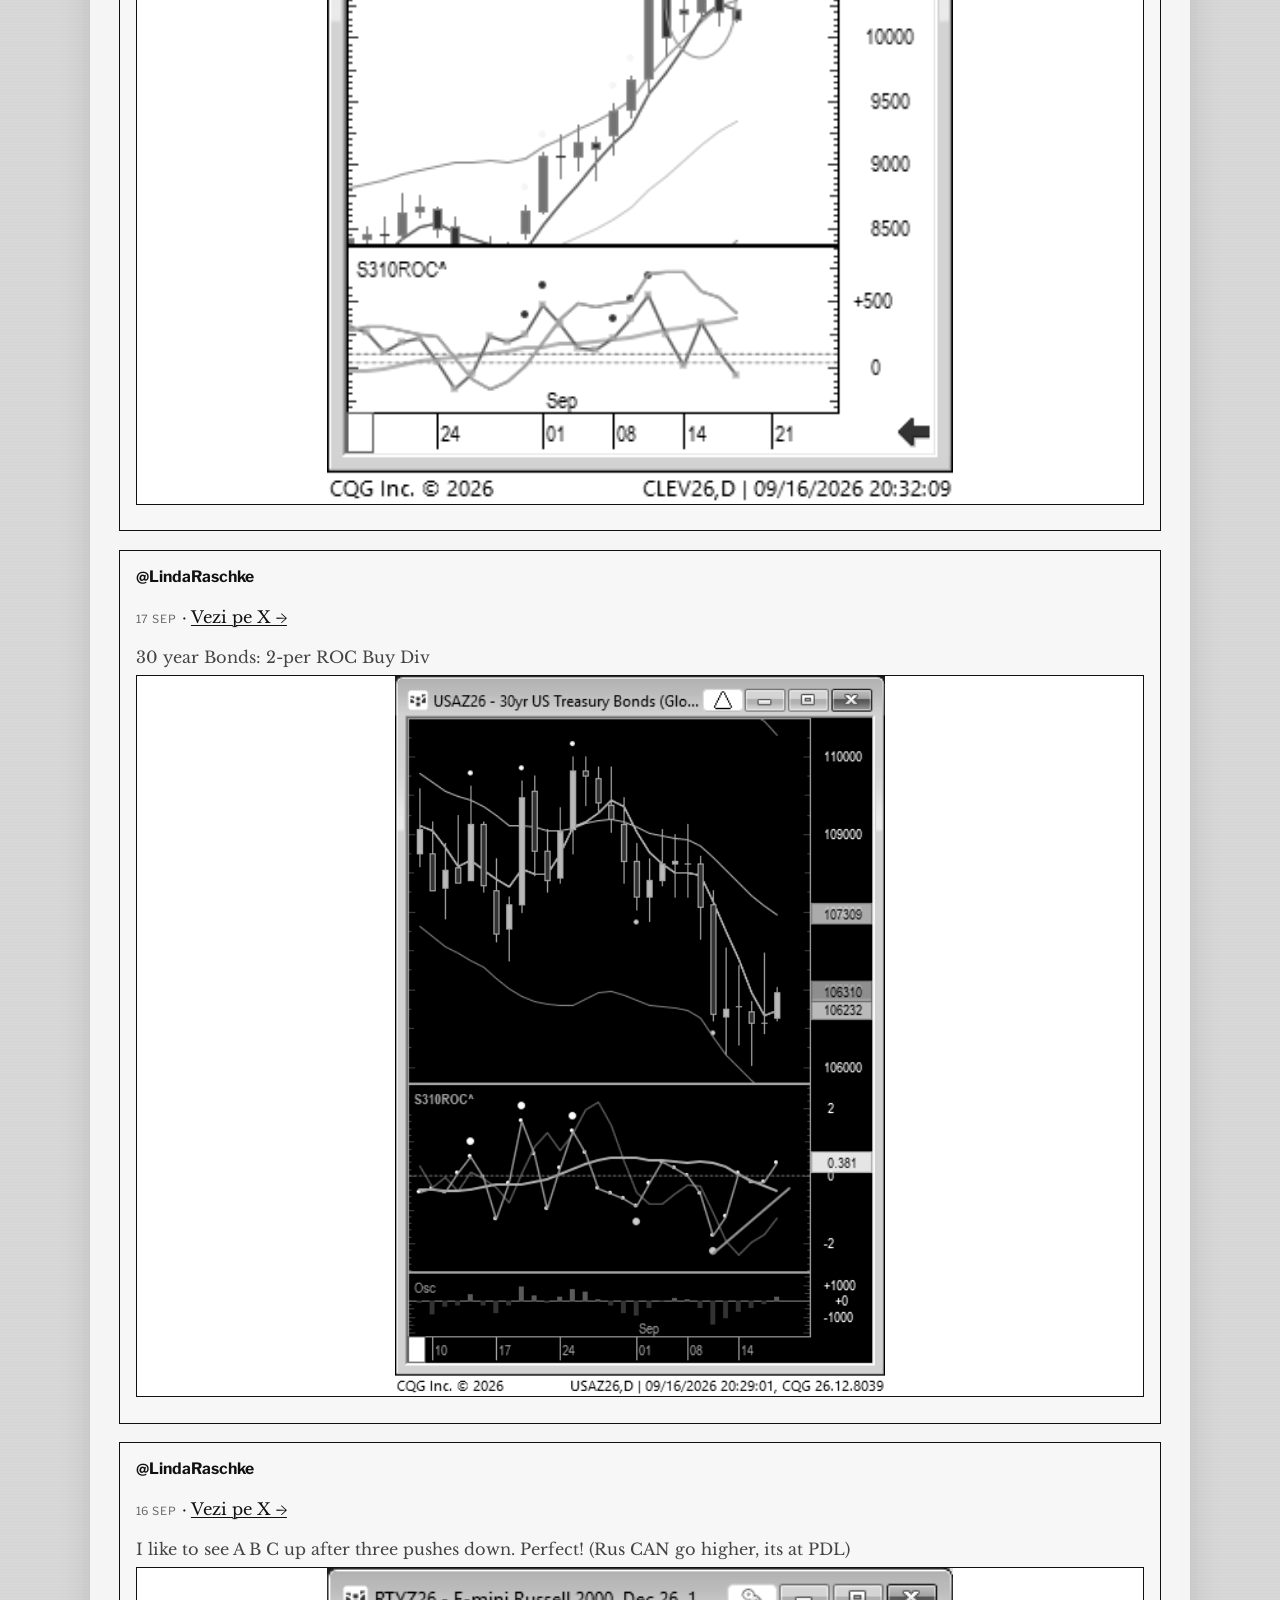
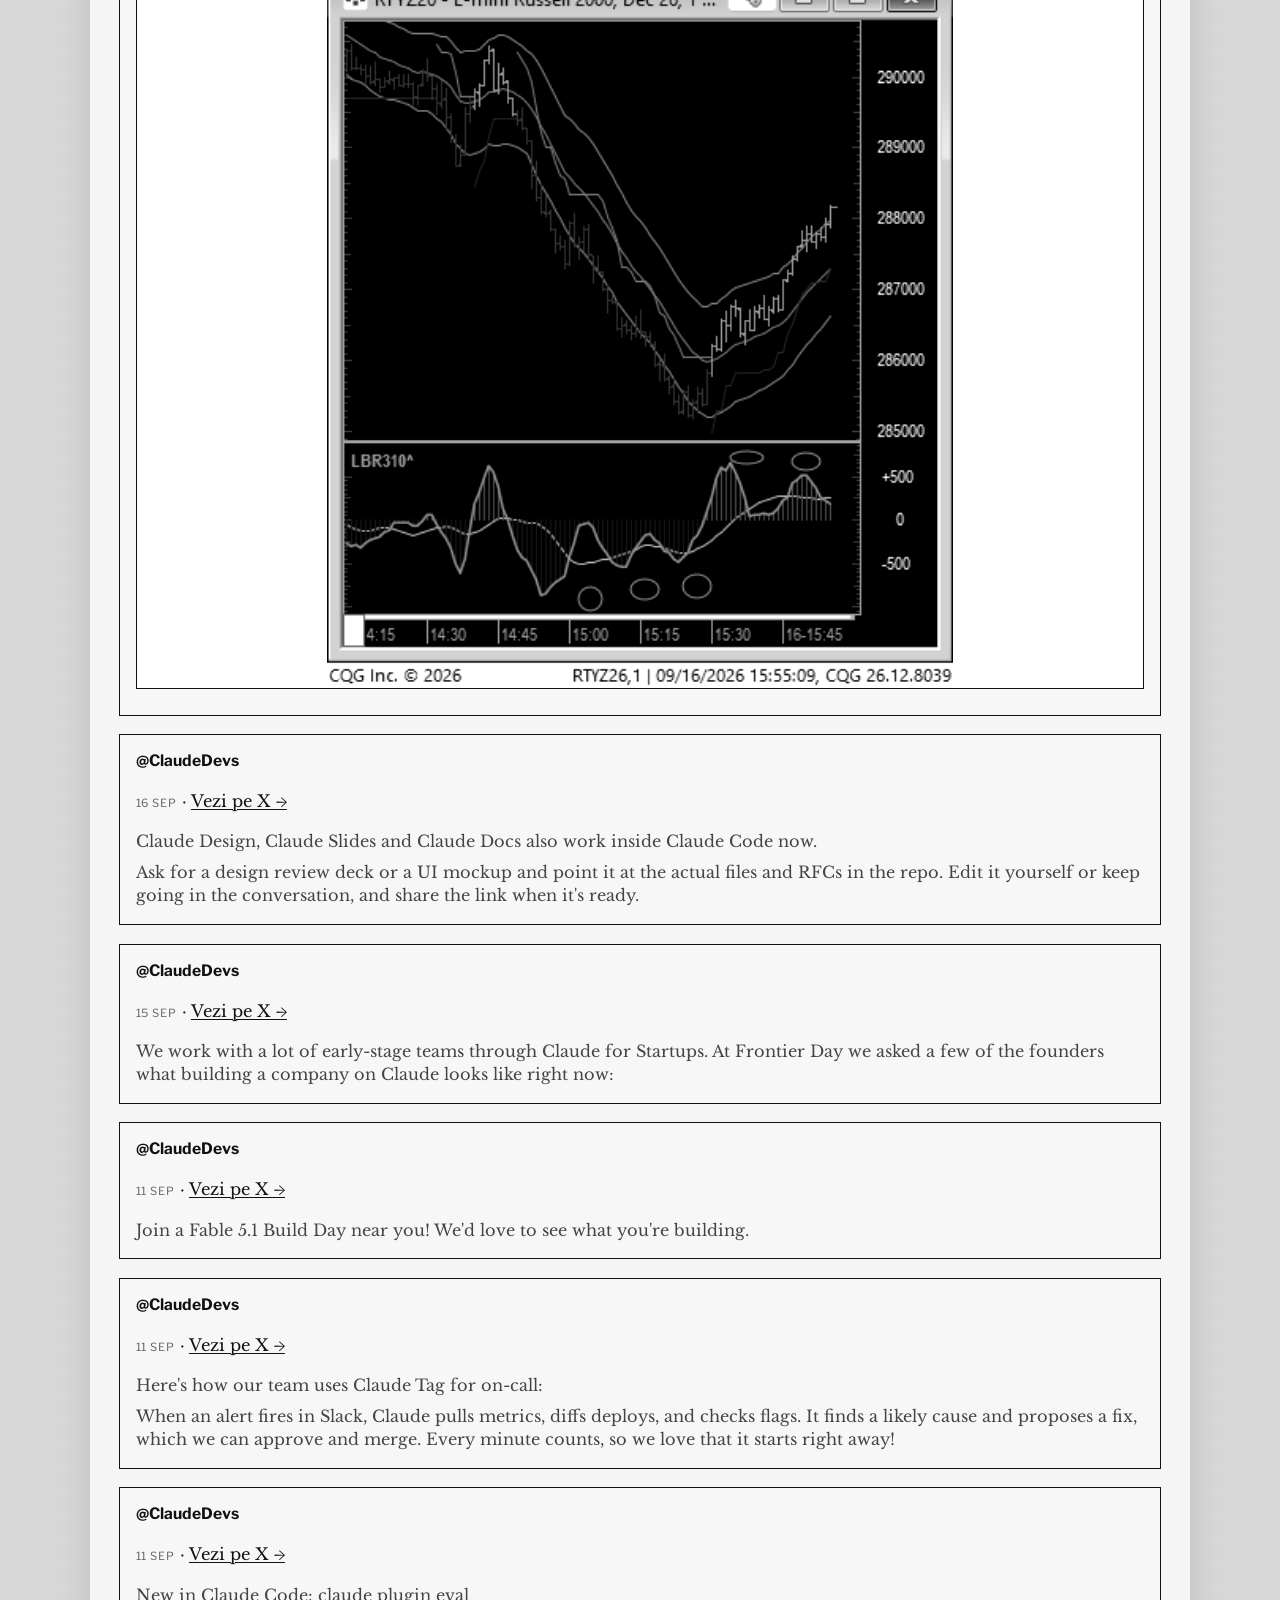
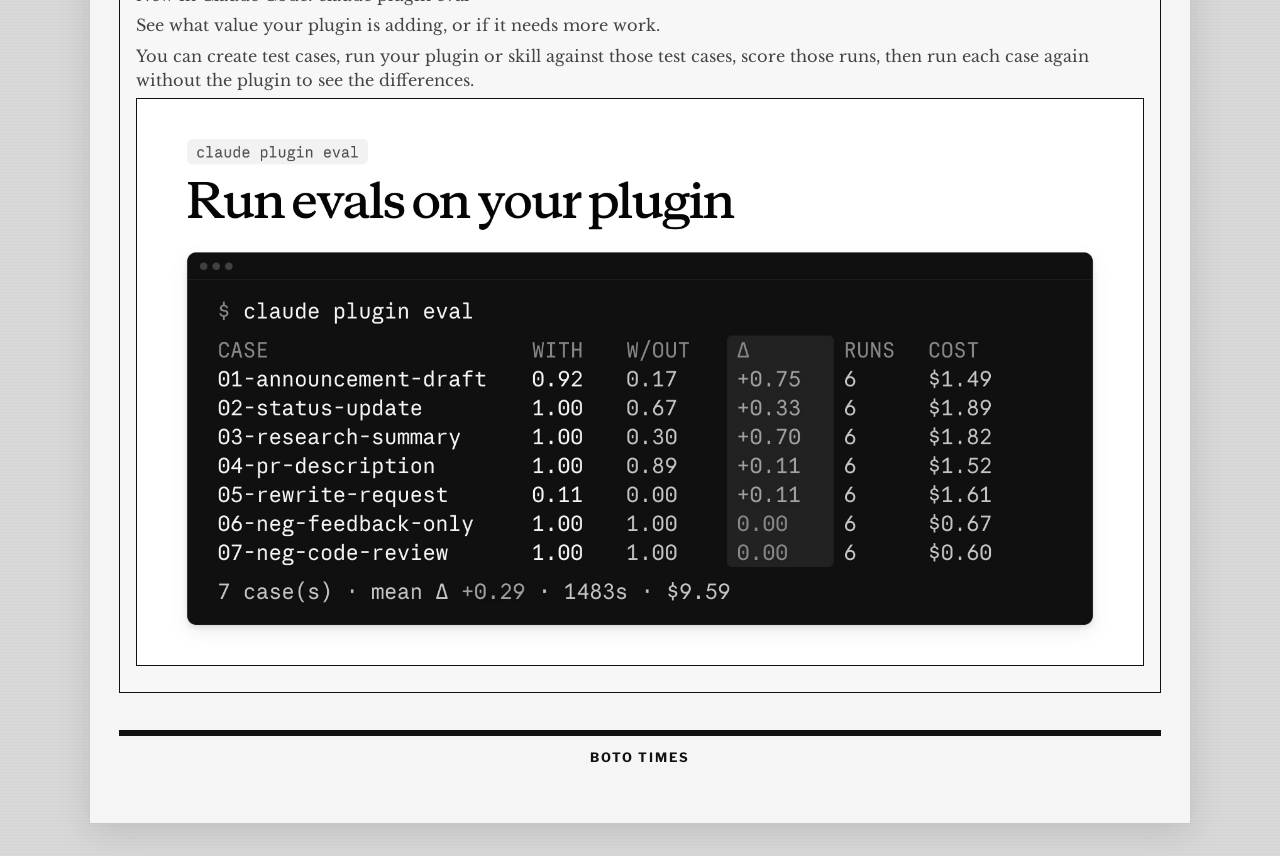
==== commit 6e4ada98: "Template: footer only BOTO TIMES name Remove footer note (days.json / tipar line) and mihaibv08 bran" ====
--- a/index.html
+++ b/index.html
@@ -45,8 +45,6 @@
     <footer class="footer">
       <div class="footer__rules" aria-hidden="true"></div>
       <p class="footer__name" id="footer-name">BOTO TIMES</p>
-      <p class="footer__note">Conținut din <code>data/days.json</code> · Știri · Fereastră rulantă de 3 zile · Tipar digital alb-negru</p>
-      <p class="footer__brand">mihaibv08</p>
     </footer>
   </div>
   <script src="js/app.js" defer></script>
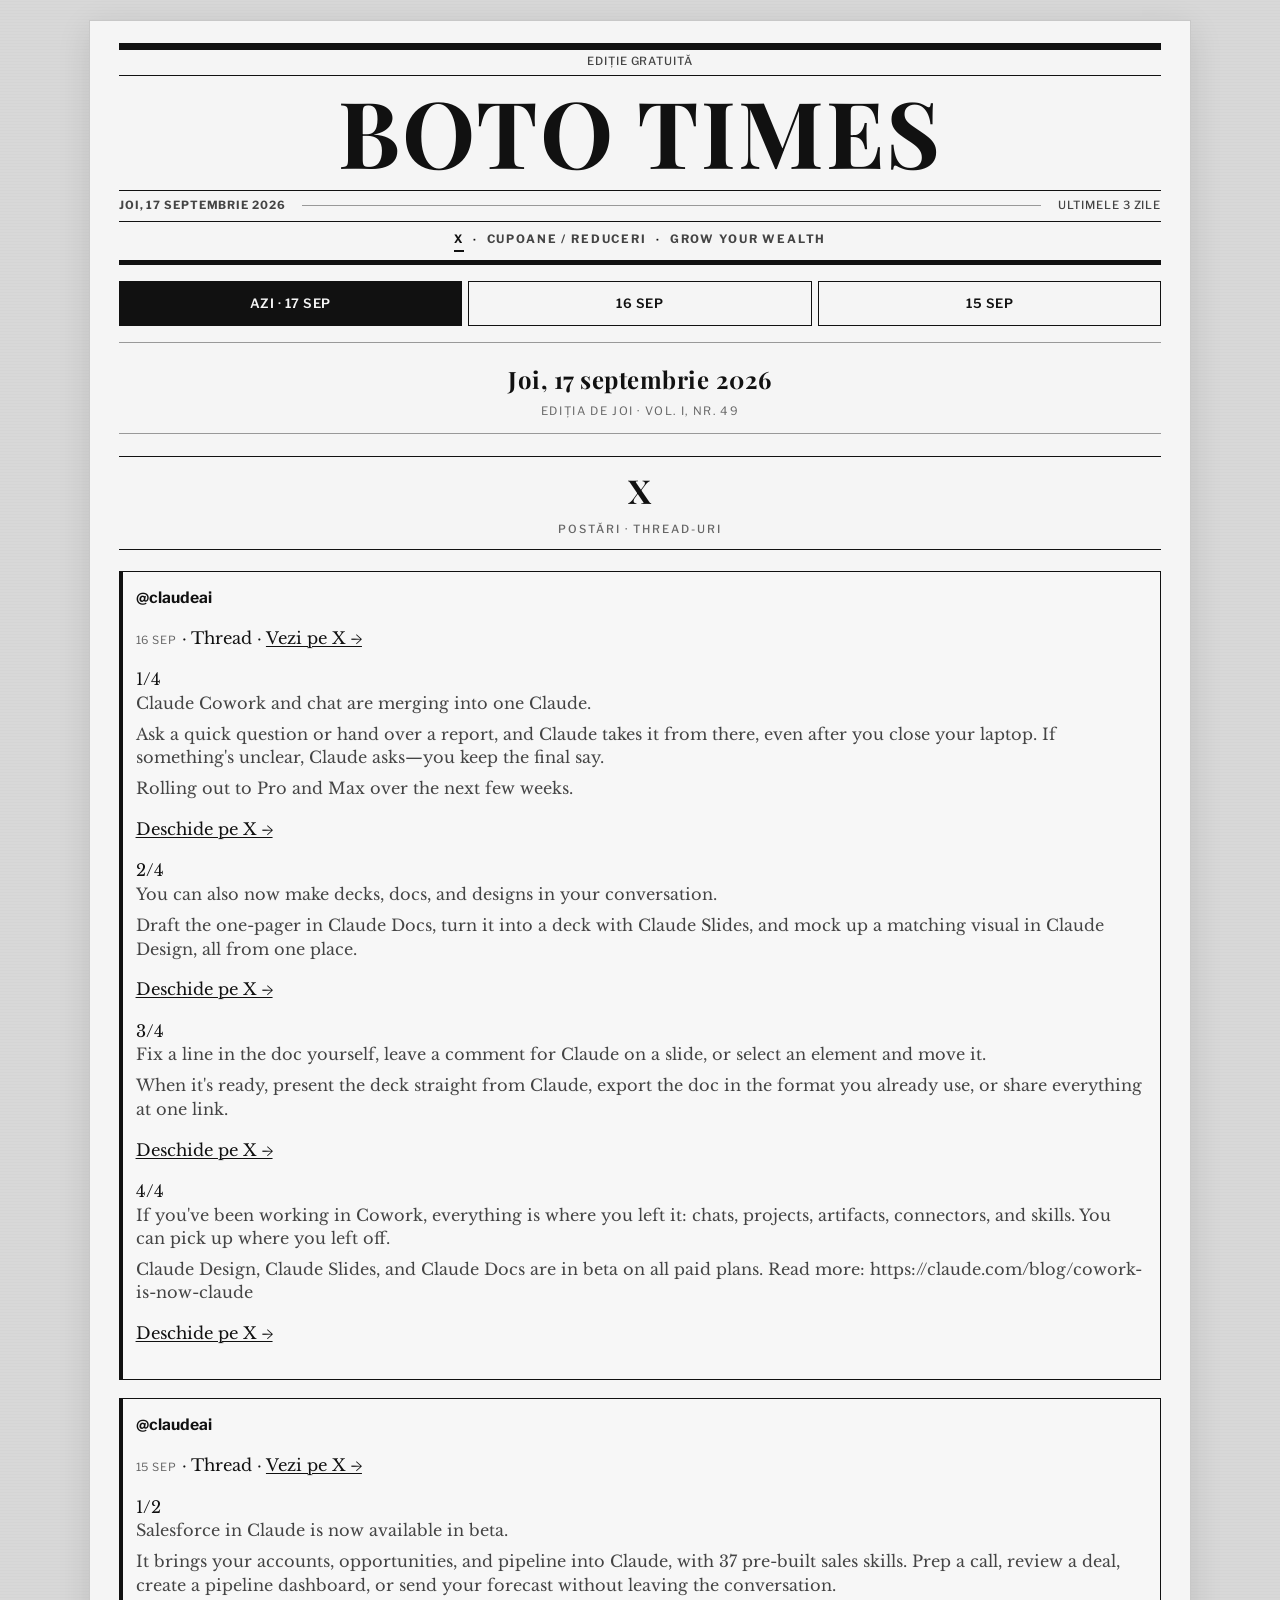
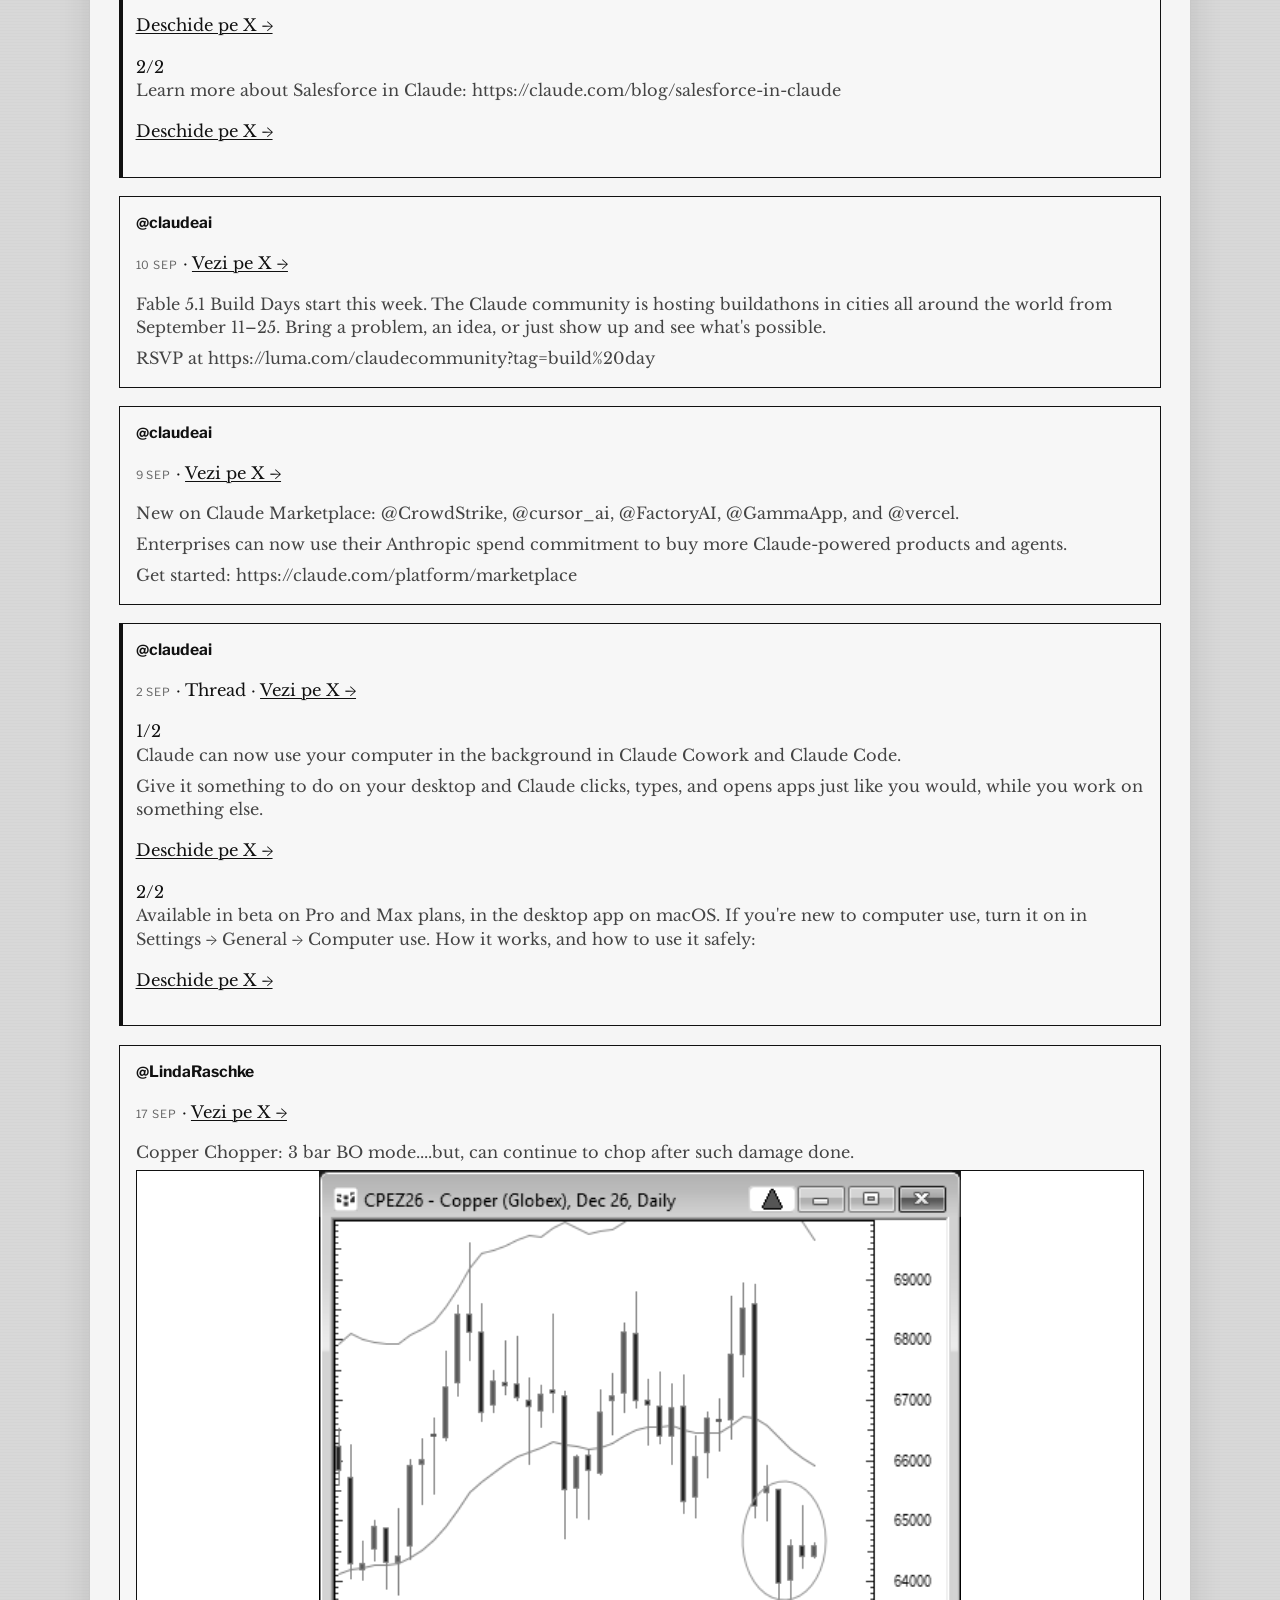
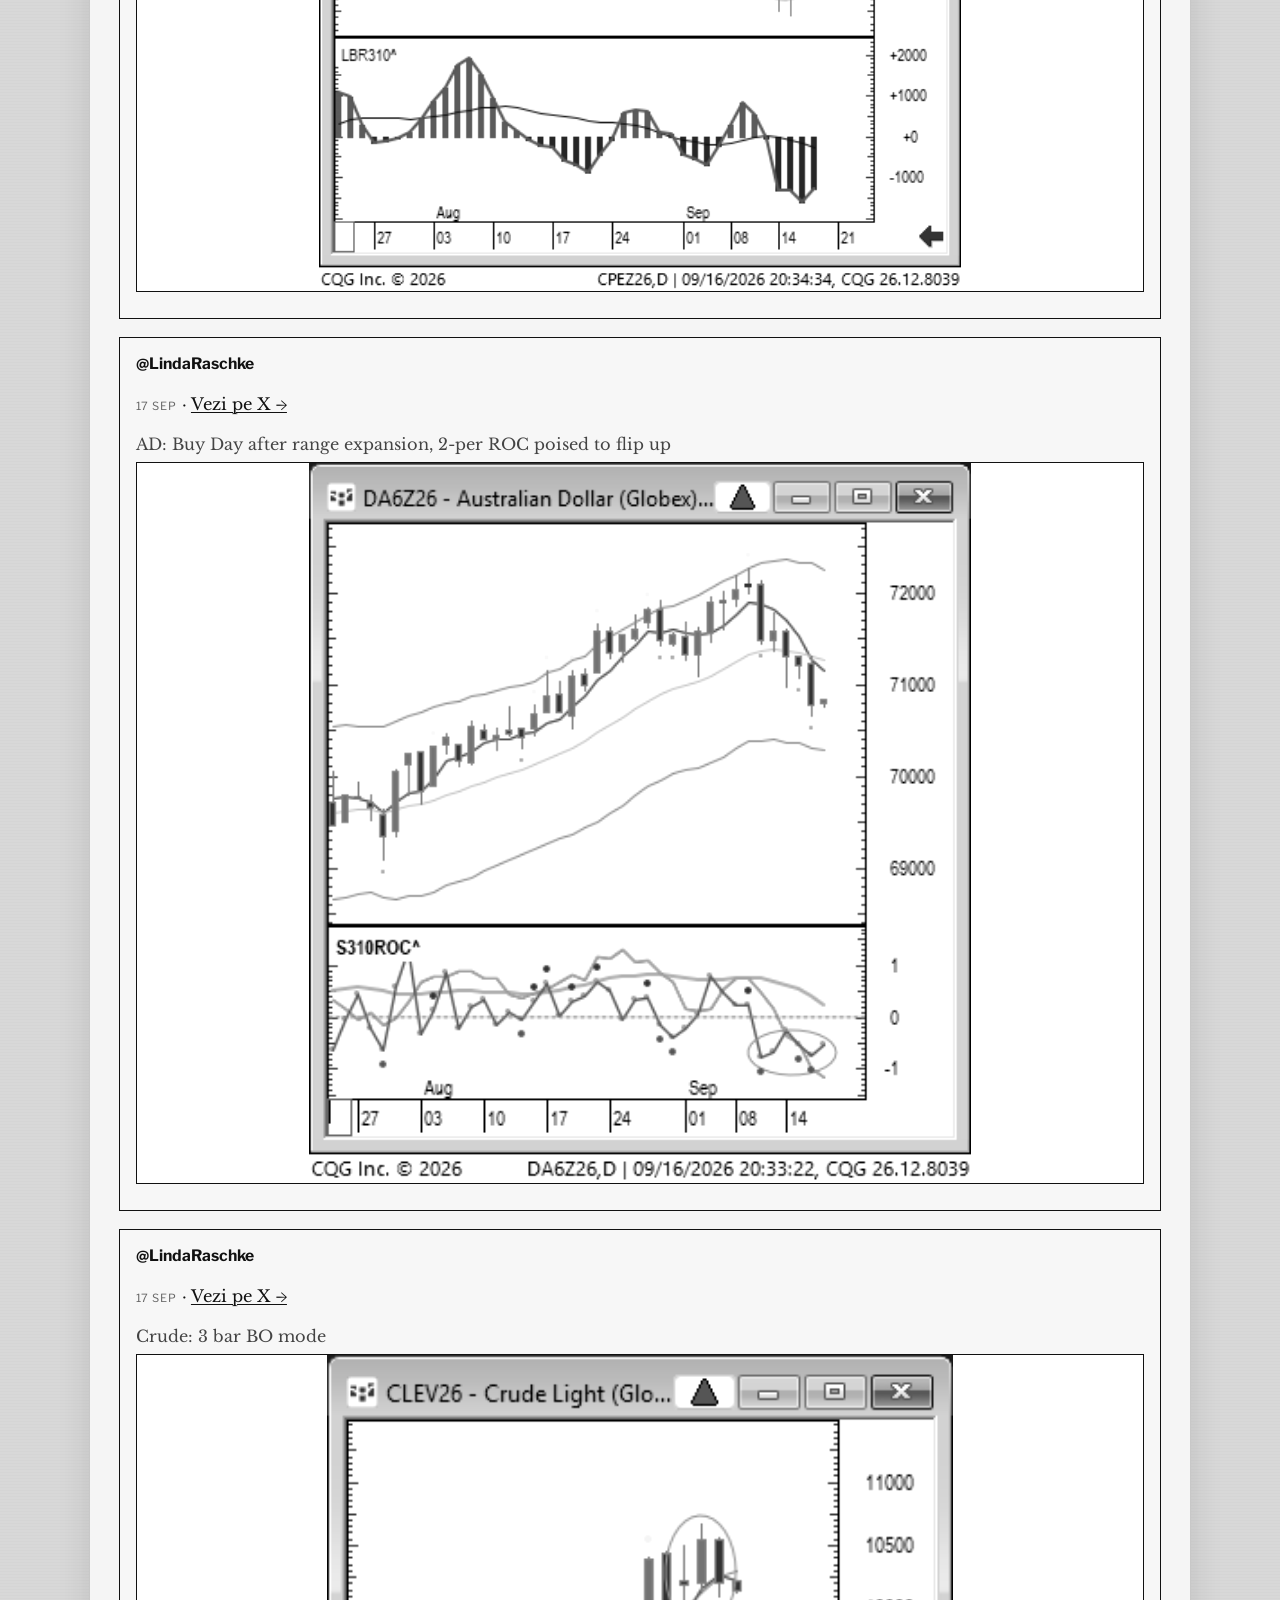
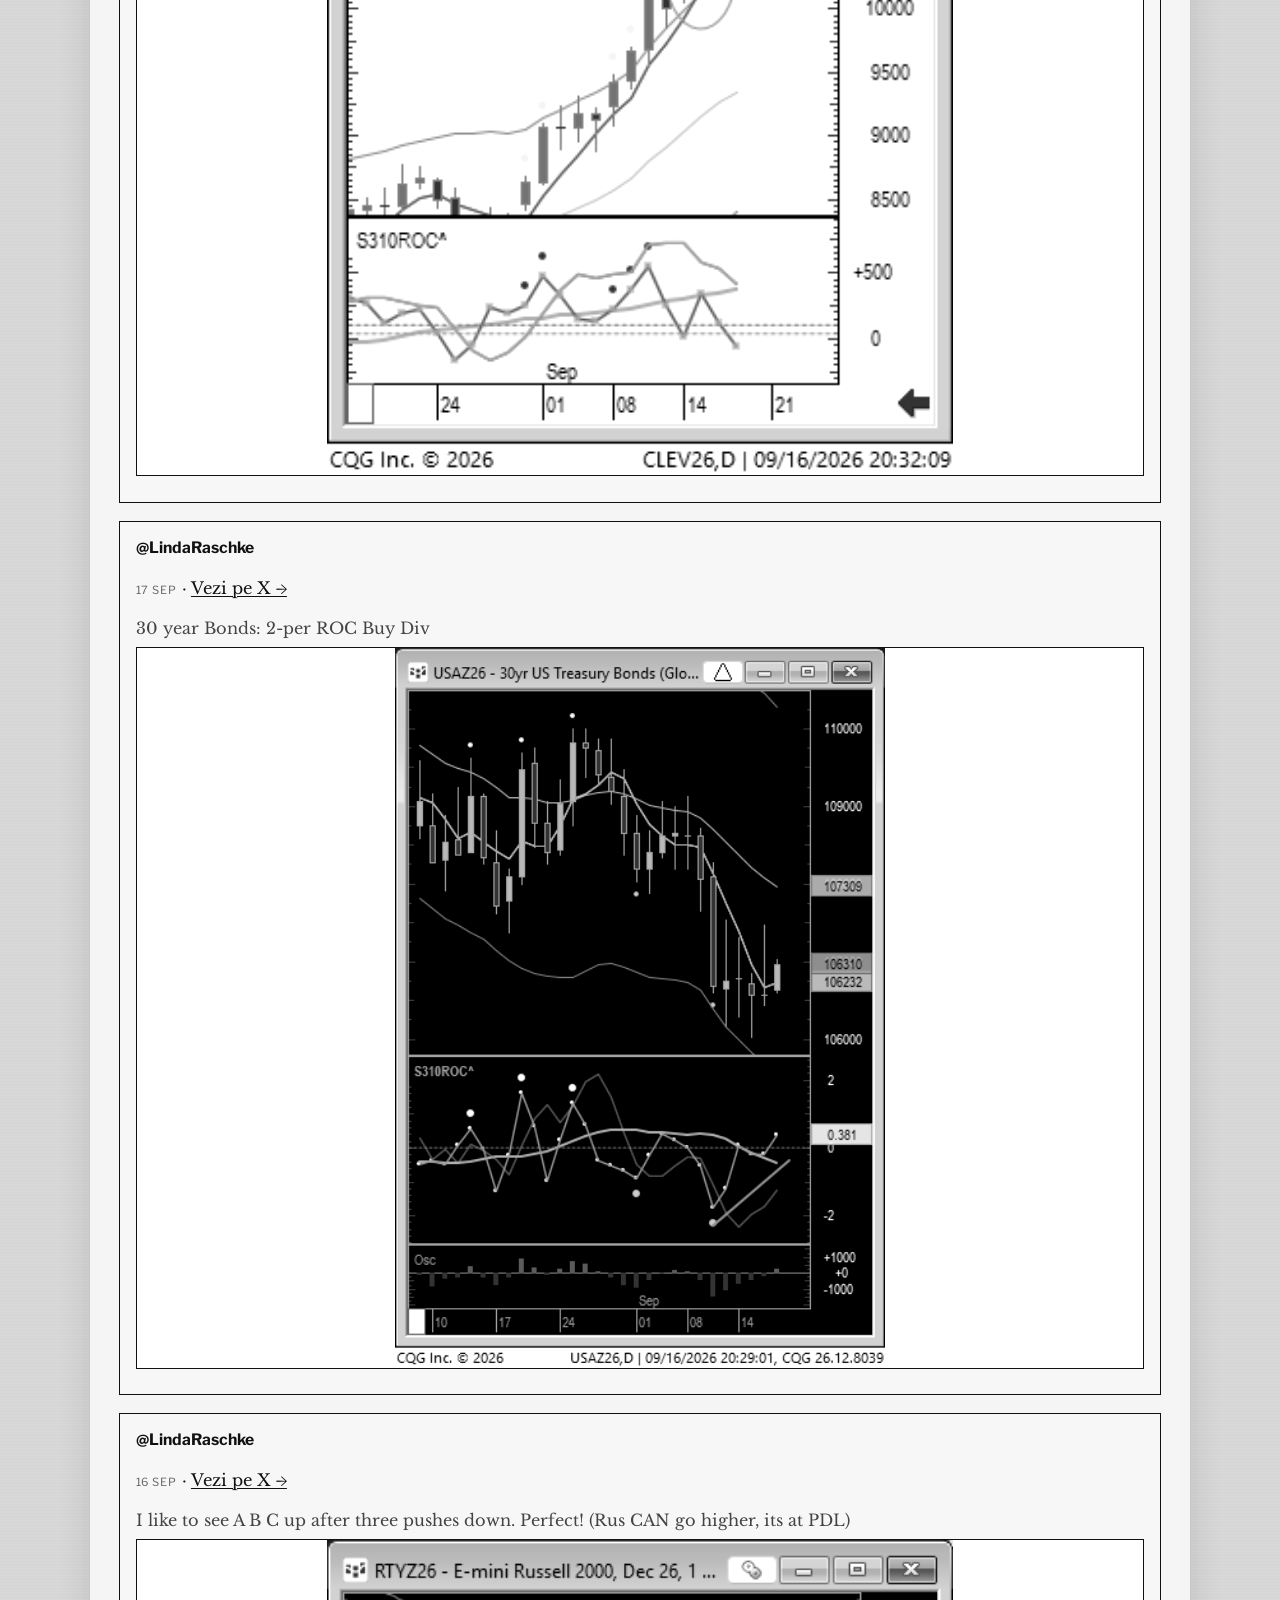
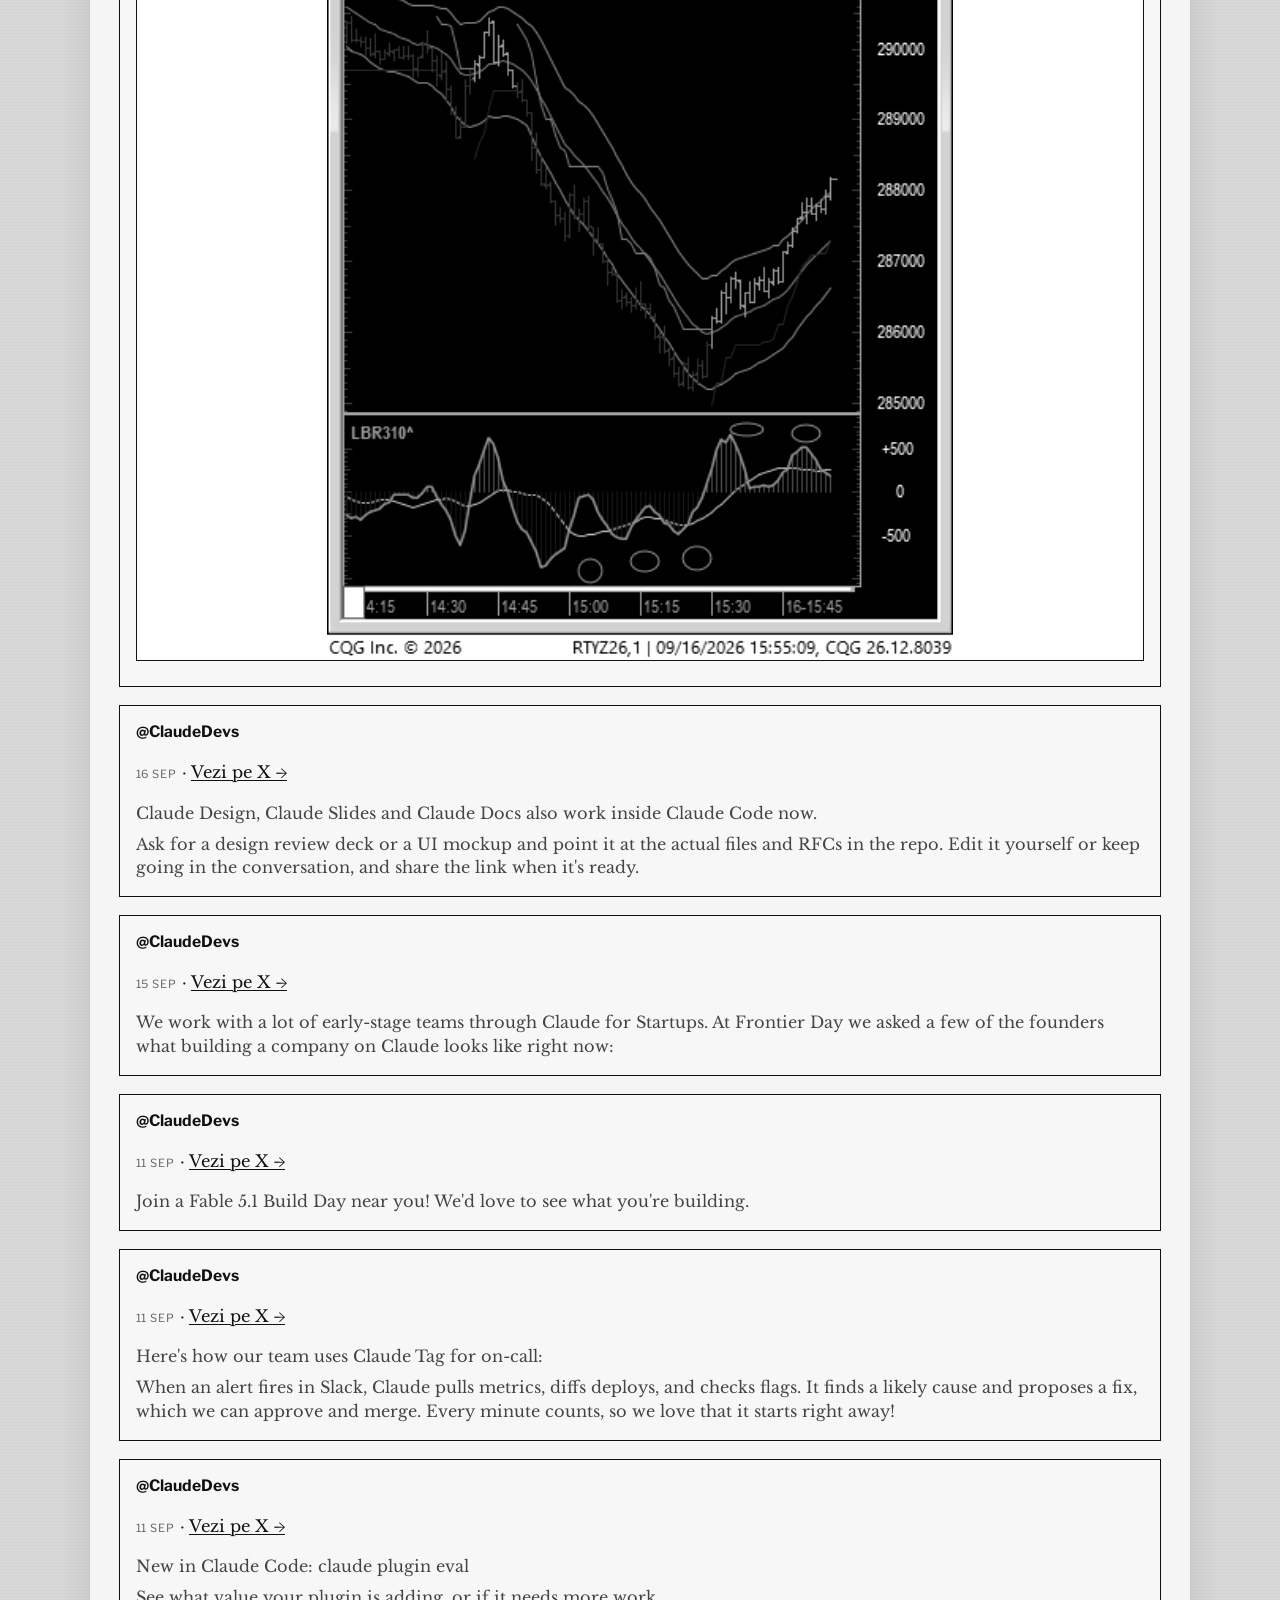
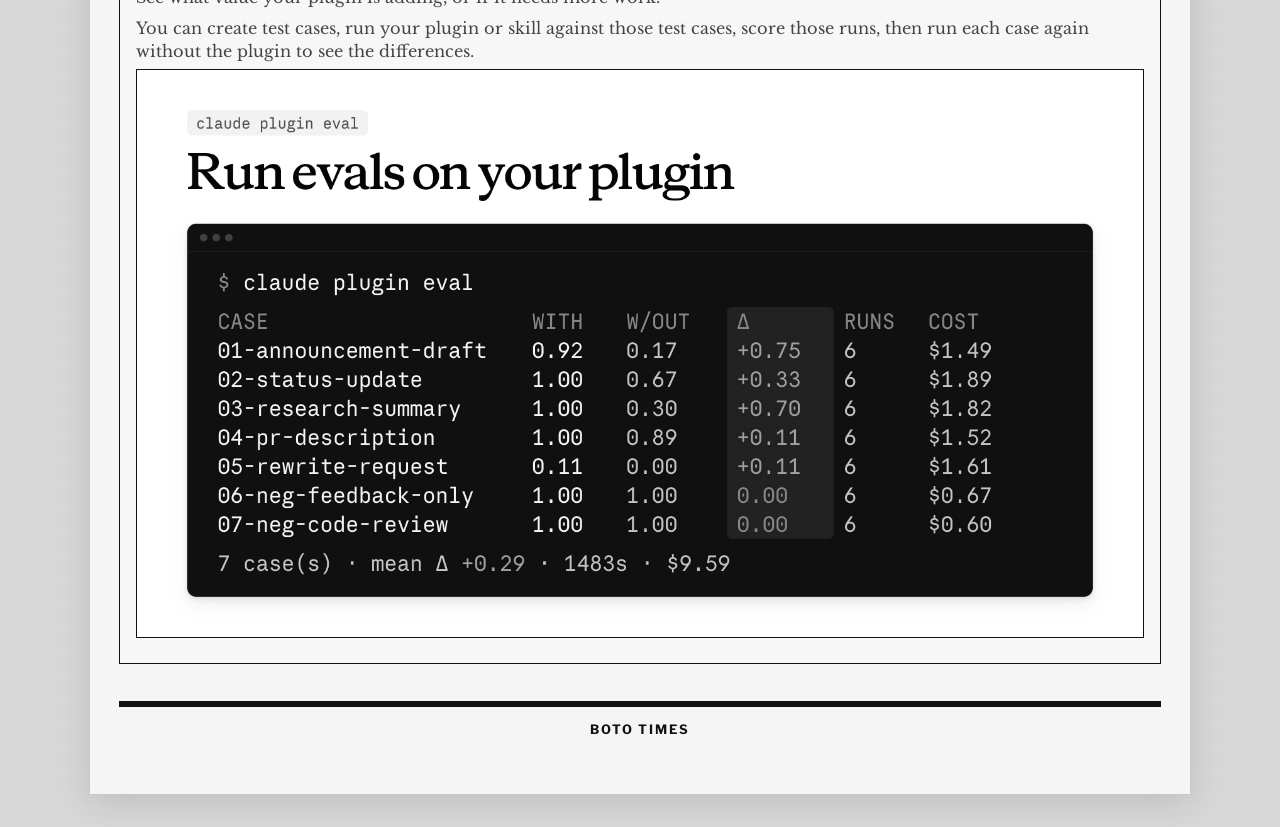
==== commit 673331fd: "Template: remove masthead subtitle under BOTO TIMES Delete #masthead-subtitle from all pages; fillMa" ====
--- a/index.html
+++ b/index.html
@@ -21,7 +21,6 @@
       </div>
       <div class="masthead__titleblock">
         <h1 class="masthead__title" id="masthead-title">BOTO TIMES</h1>
-        <p class="masthead__subtitle" id="masthead-subtitle">POSTĂRI X</p>
       </div>
       <div class="masthead__row masthead__row--date">
         <span id="masthead-date">—</span>
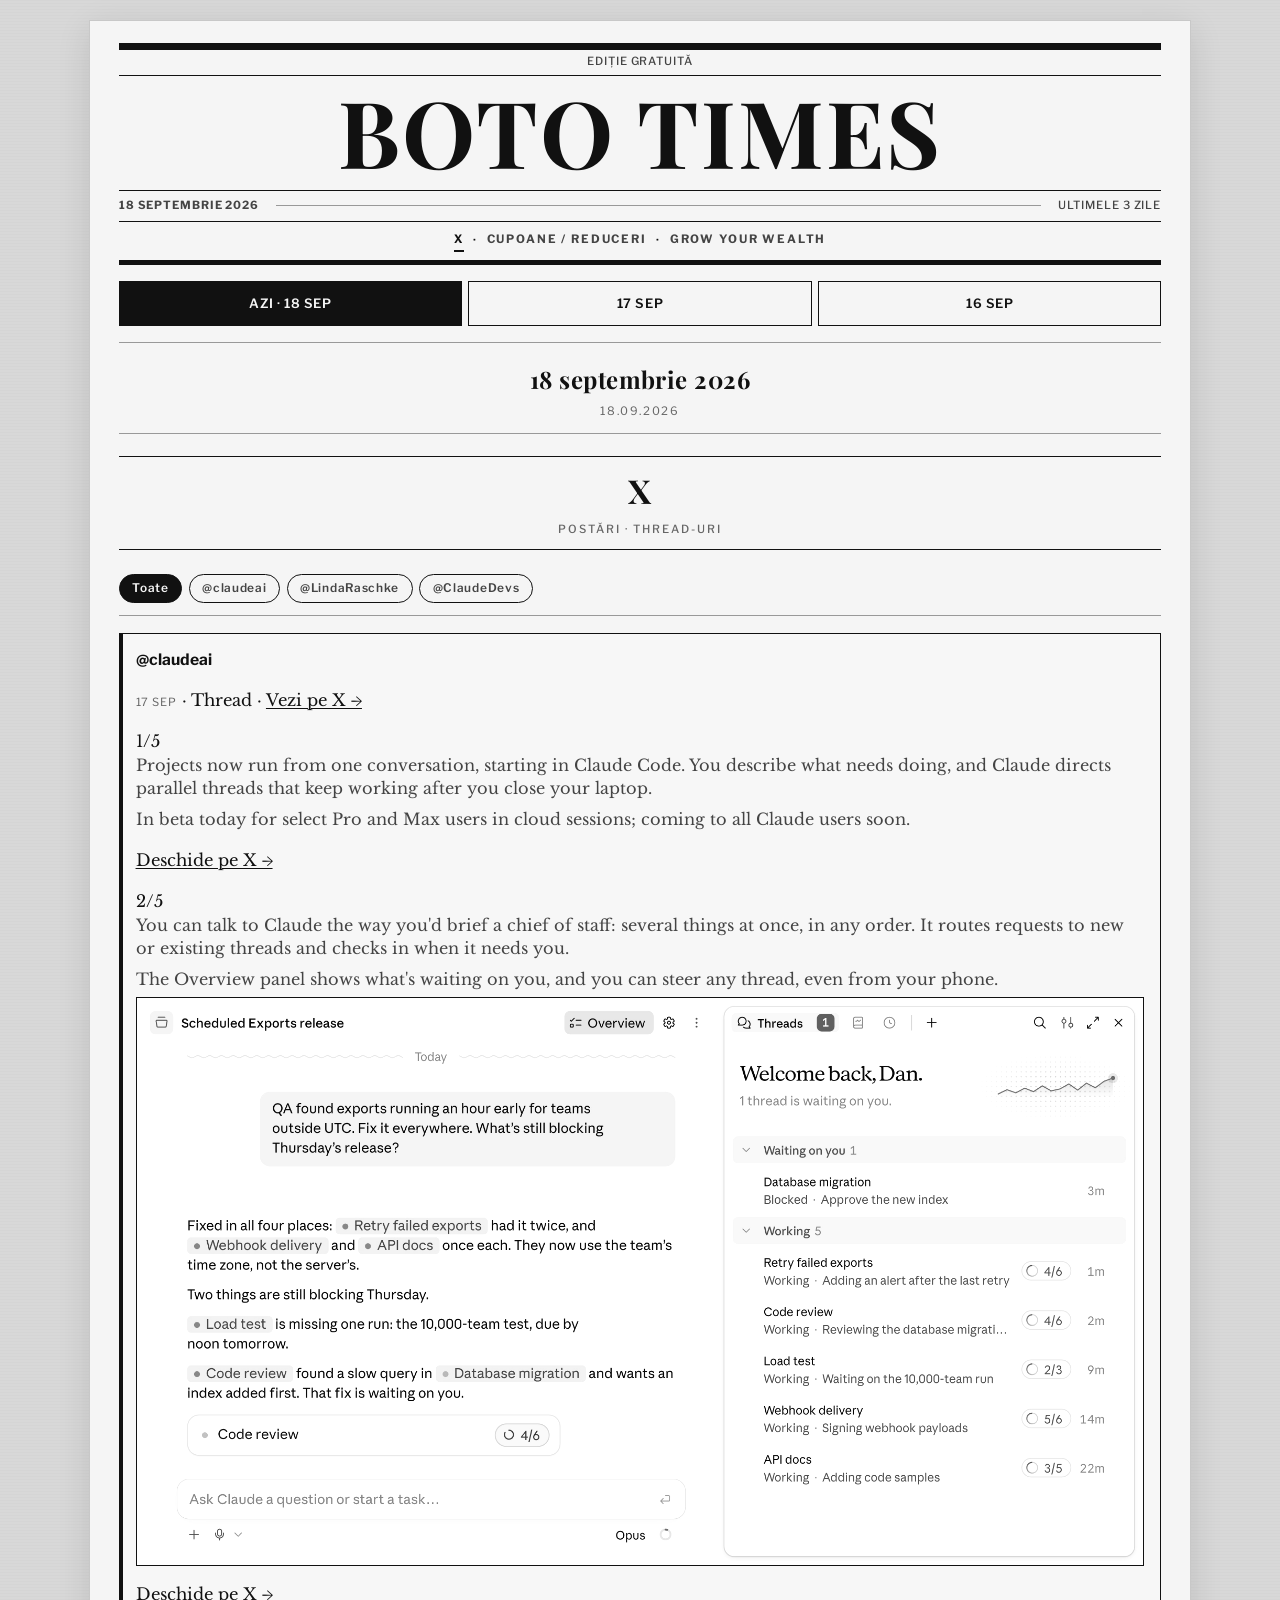
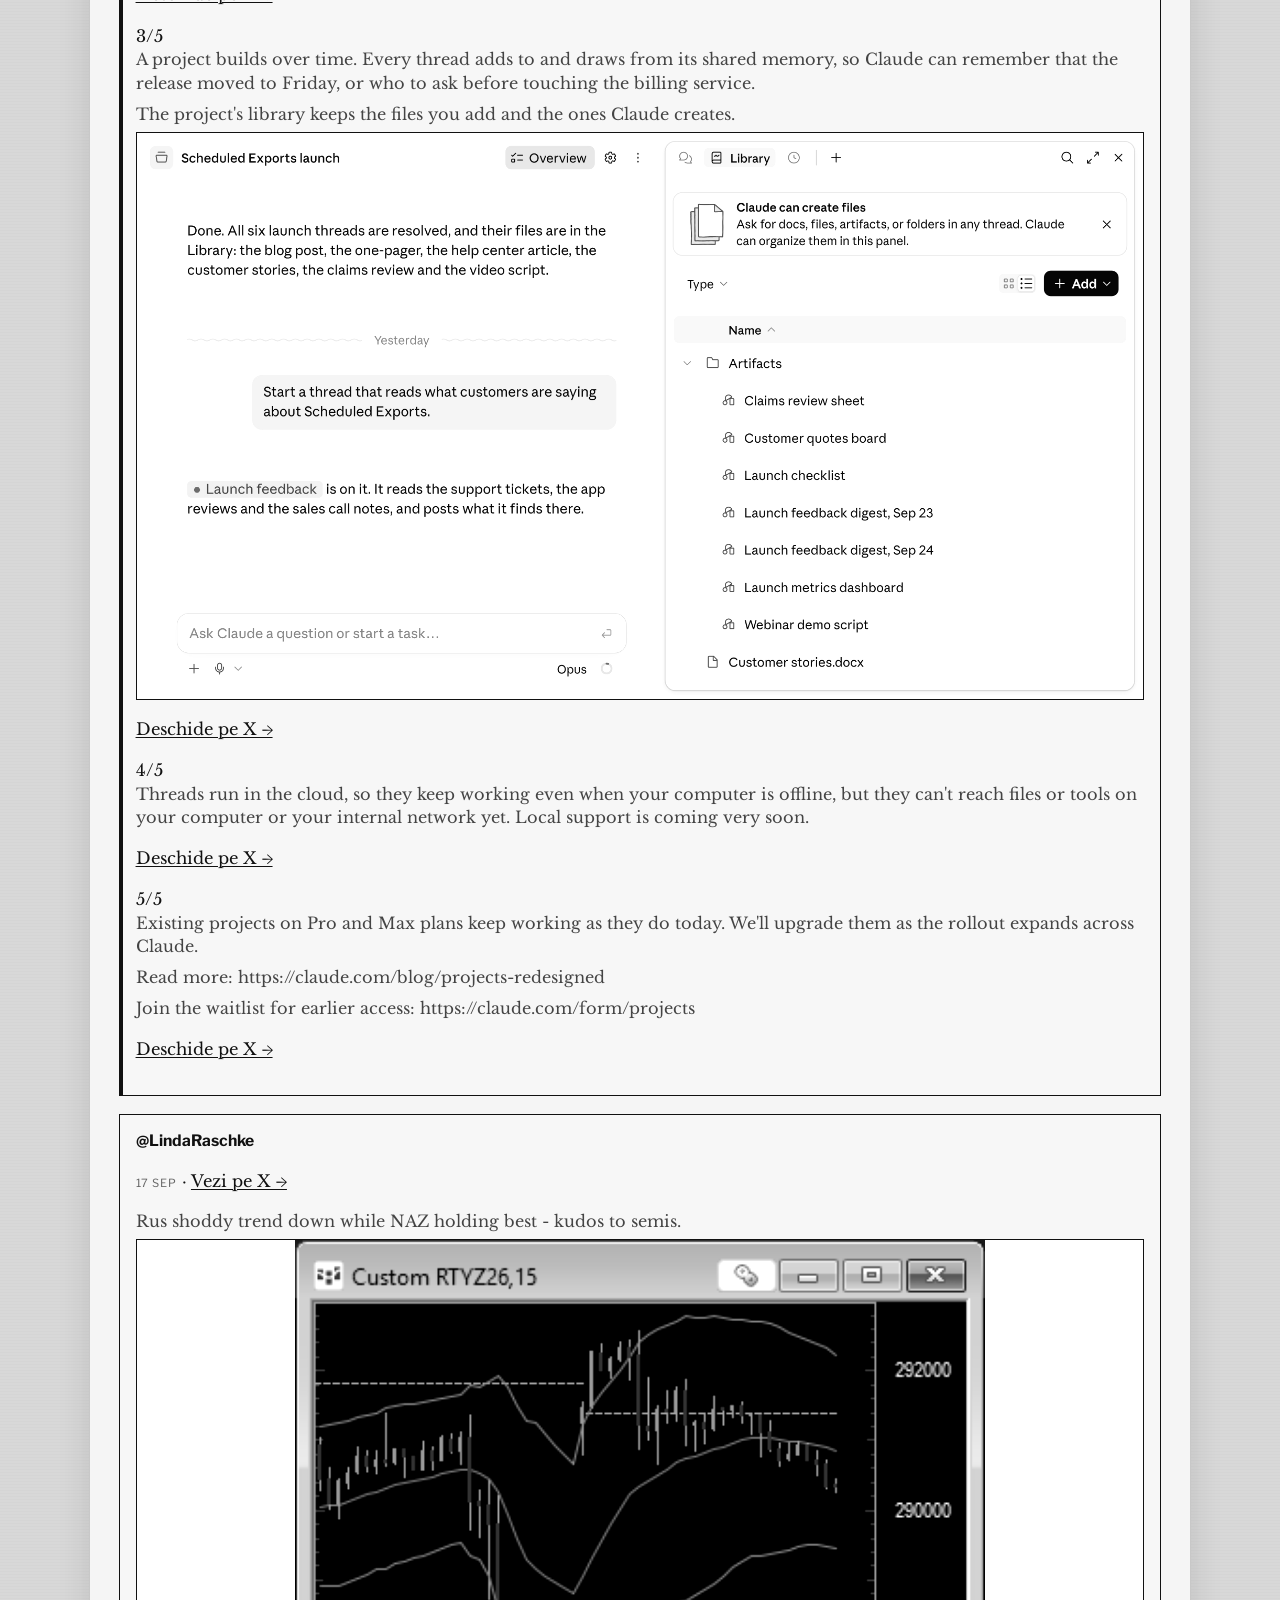
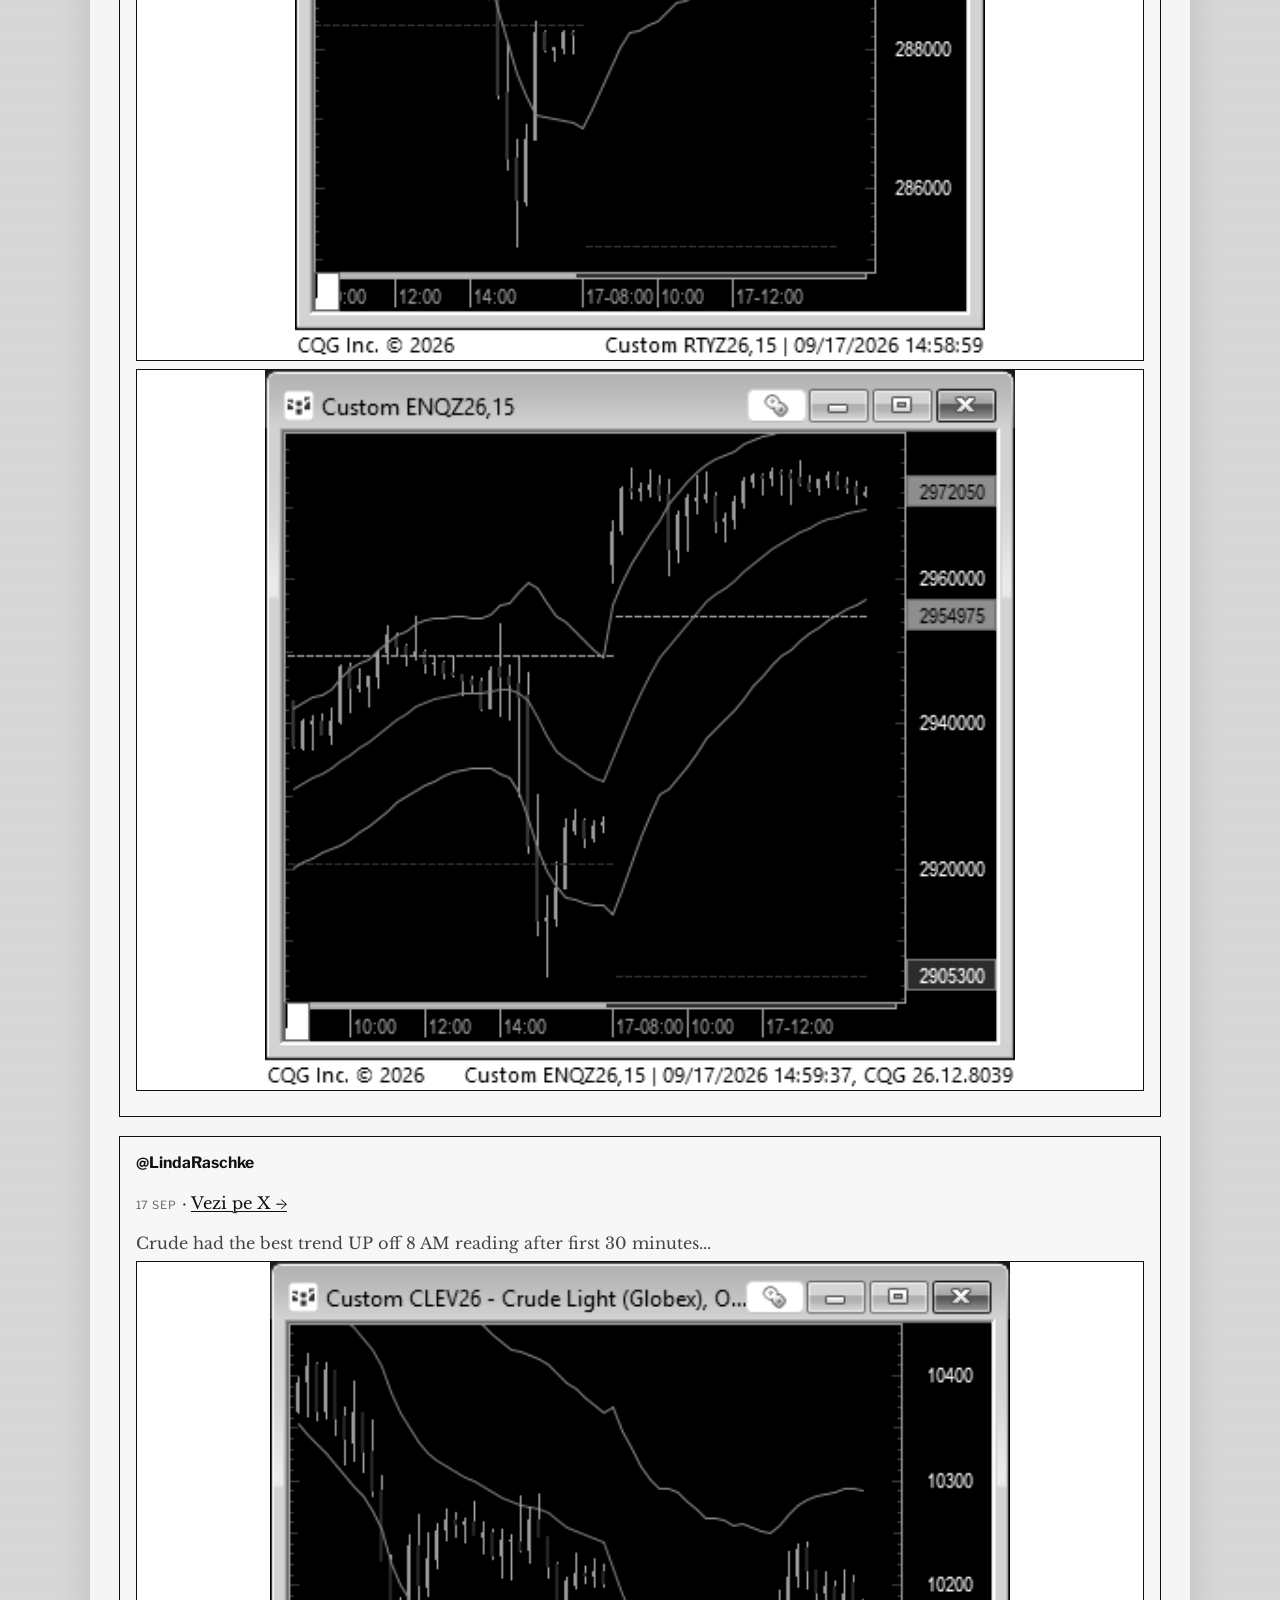
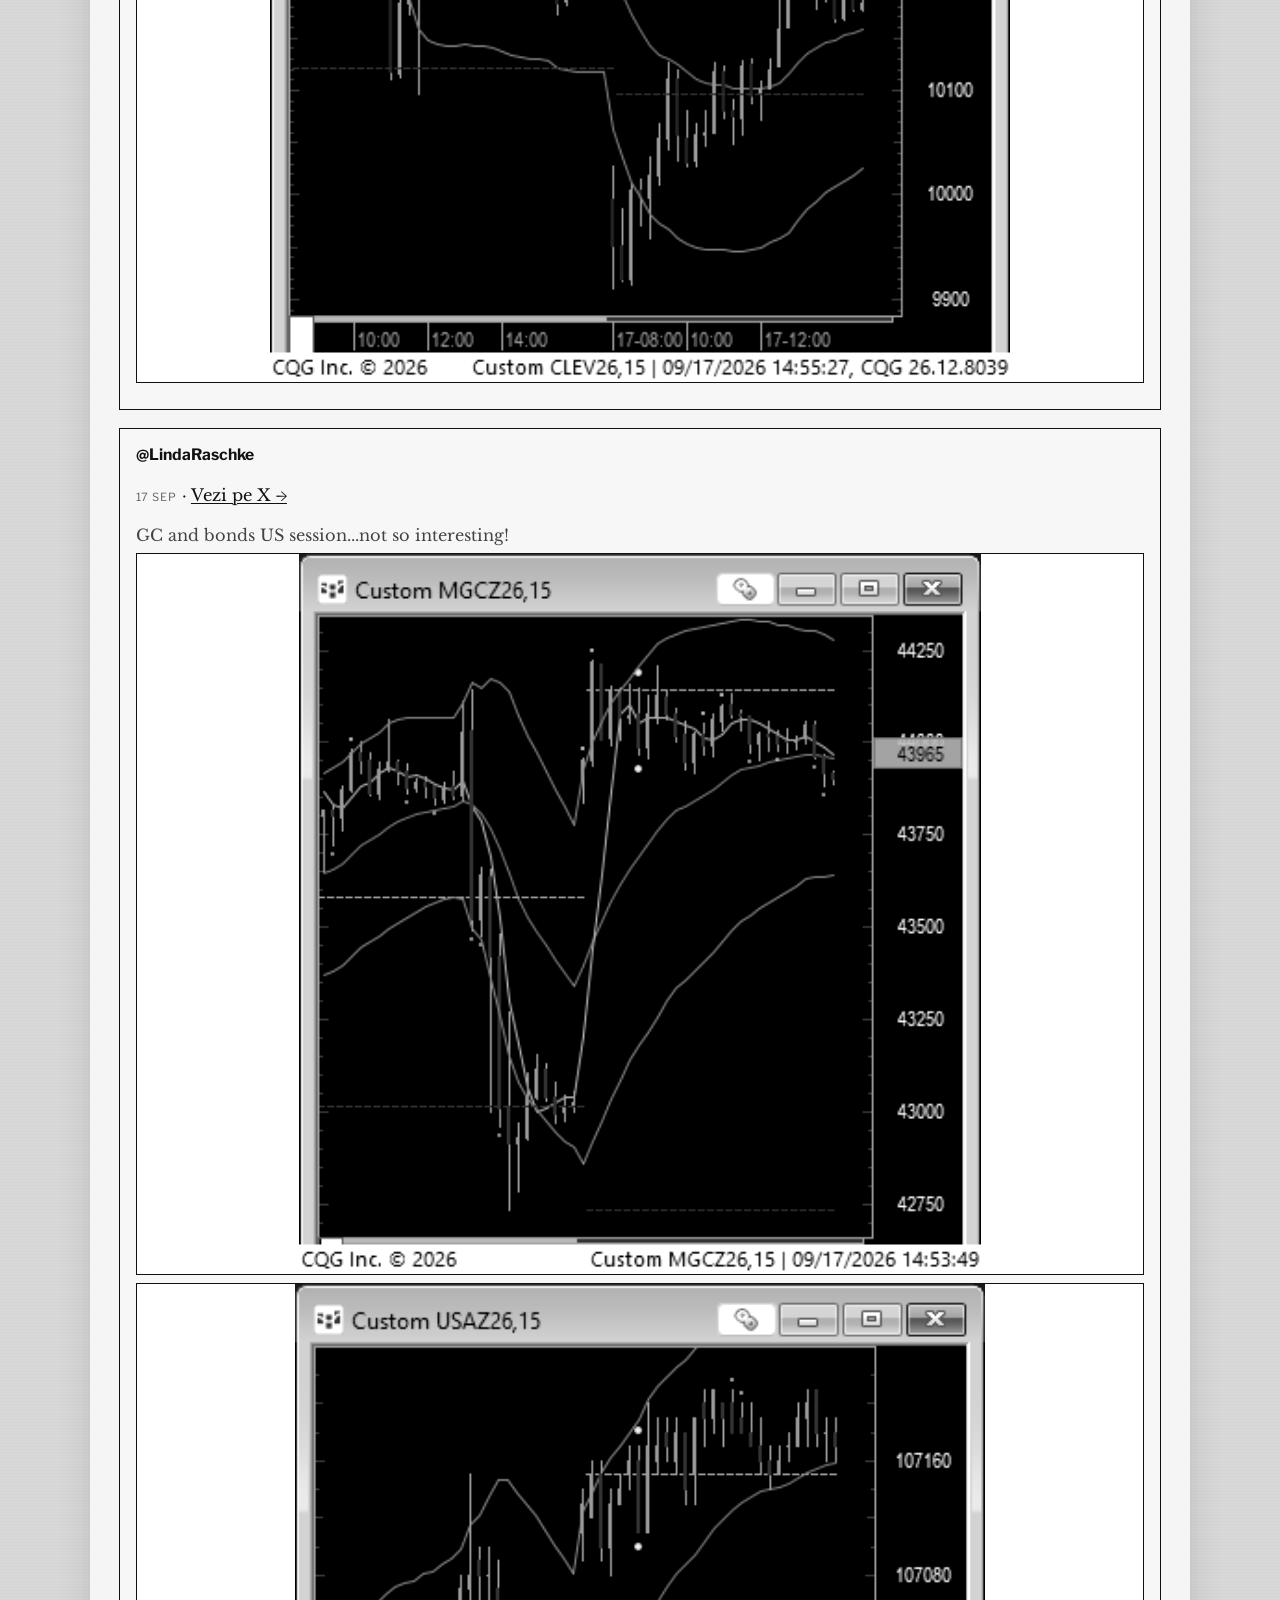
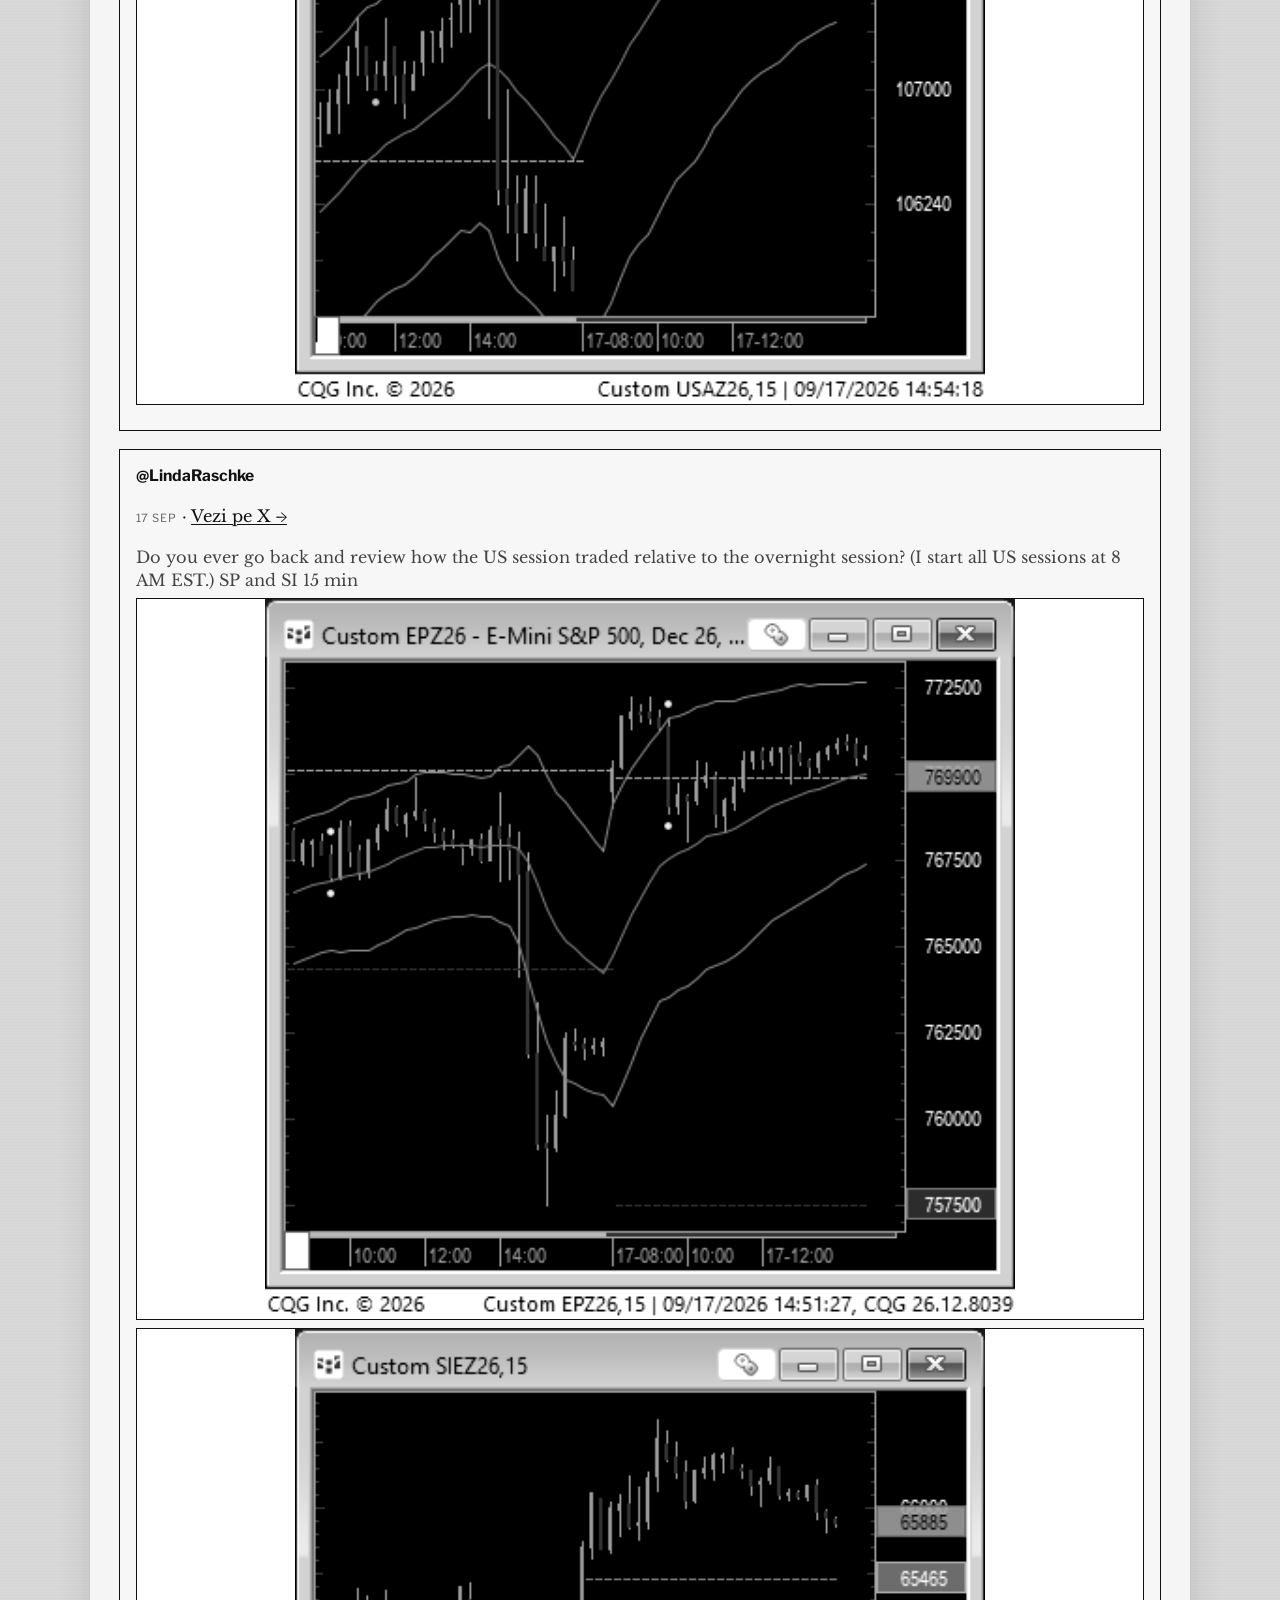
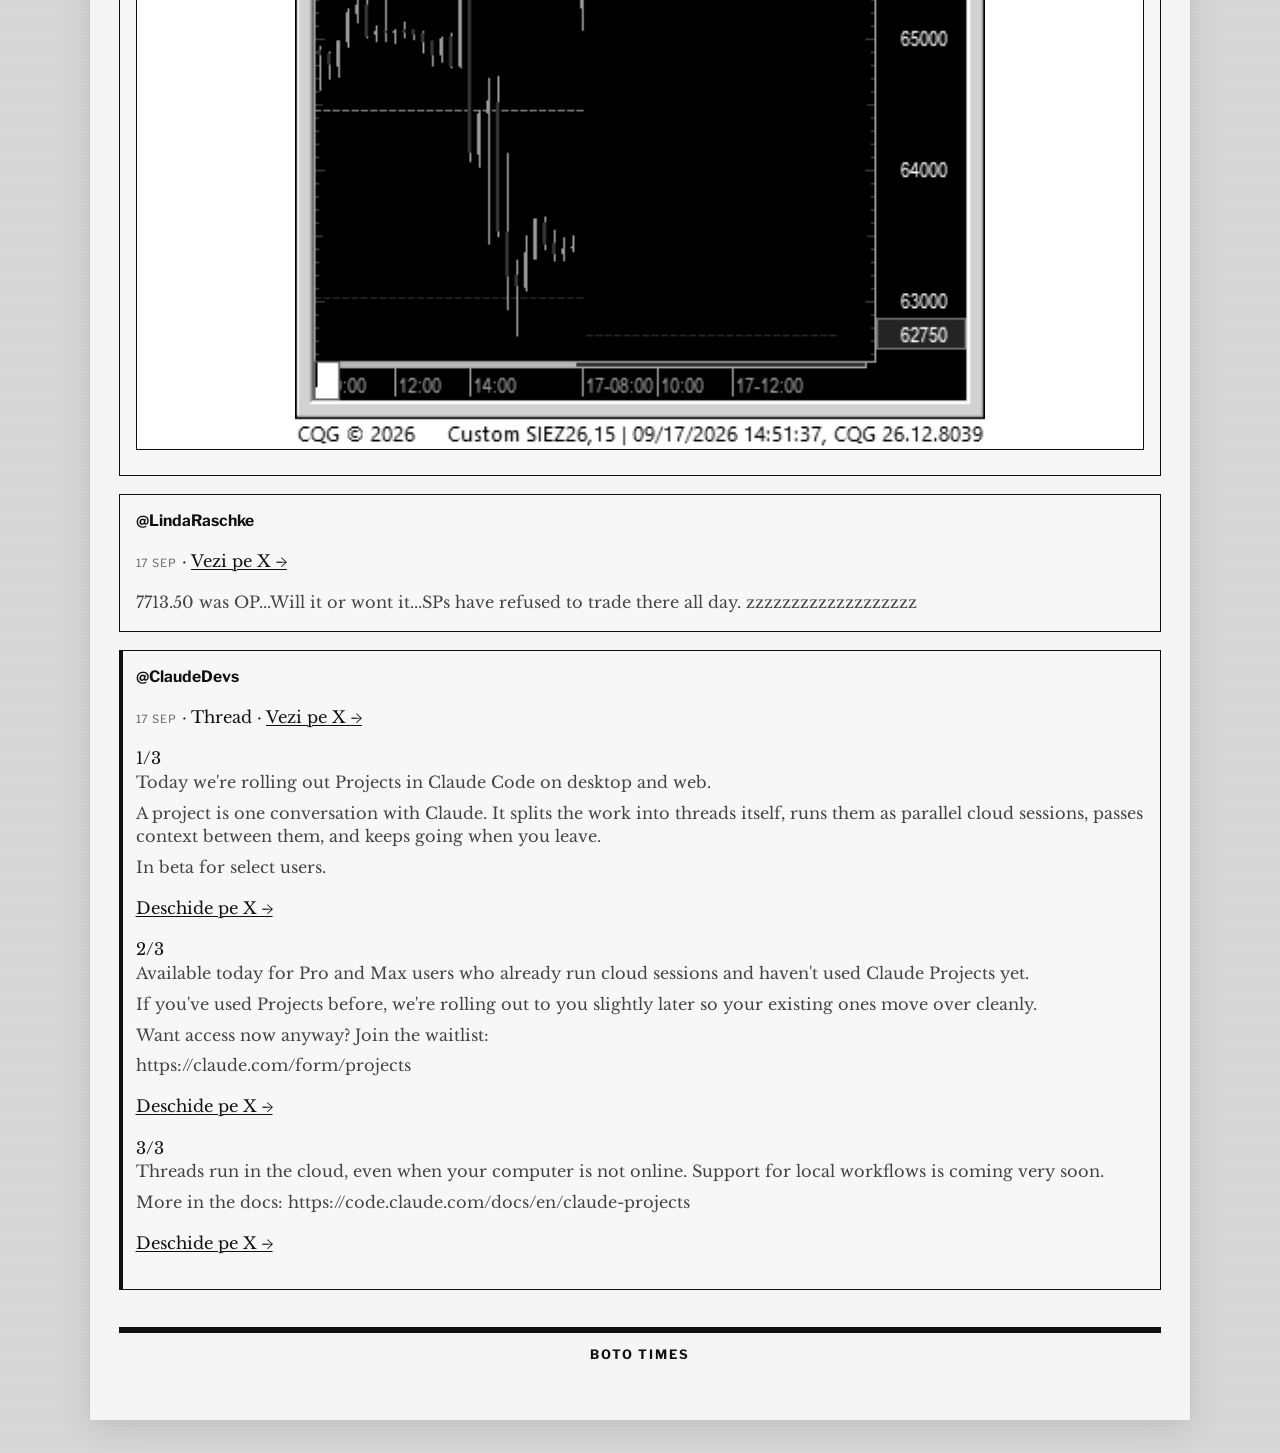
==== commit 0a7265fc: "Responsive: cache-bust CSS so mobile Safari picks up overflow fix" ====
--- a/index.html
+++ b/index.html
@@ -9,7 +9,7 @@
   <link rel="preconnect" href="https://fonts.googleapis.com" />
   <link rel="preconnect" href="https://fonts.gstatic.com" crossorigin />
   <link href="https://fonts.googleapis.com/css2?family=Playfair+Display:ital,wght@0,400;0,700;0,900;1,400&family=Libre+Baskerville:ital,wght@0,400;0,700;1,400&family=Old+Standard+TT:ital,wght@0,400;0,700;1,400&family=Source+Serif+4:ital,opsz,wght@0,8..60,400;0,8..60,600;0,8..60,700;1,8..60,400&family=Libre+Franklin:wght@400;500;600;700&display=swap" rel="stylesheet" />
-  <link rel="stylesheet" href="css/style.css" />
+  <link rel="stylesheet" href="css/style.css?v=363617d" />
 </head>
 <body data-page="stiri">
   <a class="skip-link" href="#main">Sari la conținut</a>
--- a/css/style.css
+++ b/css/style.css
@@ -28,11 +28,17 @@
   font-size: 16.5px;
   -webkit-text-size-adjust: 100%;
   scroll-behavior: smooth;
+  width: 100%;
+  max-width: 100%;
+  overflow-x: hidden;
 }
 
 body {
   margin: 0;
   min-height: 100vh;
+  width: 100%;
+  max-width: 100%;
+  overflow-x: hidden;
   background: #e4e4e4;
   color: var(--ink);
   font-family: var(--font-body);
@@ -73,11 +79,13 @@
 
 /* —— Paper sheet —— */
 .paper {
-  max-width: var(--max);
+  max-width: min(var(--max), 100%);
+  width: 100%;
   margin: 0 auto;
   padding: 1rem var(--gutter) 2.5rem;
   background: var(--paper);
   min-height: 100vh;
+  overflow-x: hidden;
   box-shadow: 0 0 0 1px #c8c8c8, 0 8px 32px rgba(0, 0, 0, 0.12);
 }
 
@@ -171,7 +179,7 @@
 
 .masthead__title {
   font-family: var(--font-masthead);
-  font-size: clamp(2.85rem, 11.5vw, 5.6rem);
+  font-size: clamp(2.35rem, 11vw, 5.6rem);
   font-weight: 700;
   letter-spacing: 0.02em;
   line-height: 0.95;
@@ -179,6 +187,8 @@
   color: var(--ink);
   text-transform: none; /* NYT-inspired nameplate — readable Playfair */
   /* Authentic NYT-inspired nameplate: blackletter/display, dense, printed */
+  overflow-wrap: anywhere;
+  word-break: break-word;
 }
 
 .masthead__subtitle {
@@ -233,9 +243,11 @@
   padding: 0.85rem 0 0.95rem;
   border-bottom: 1px solid var(--rule-light);
   margin-bottom: 1.15rem;
+  max-width: 100%;
   overflow-x: auto;
   -webkit-overflow-scrolling: touch;
   scrollbar-width: thin;
+  overscroll-behavior-x: contain;
 }
 
 .day-tab {
@@ -692,6 +704,11 @@
   display: flex;
   flex-direction: column;
   min-height: 100%;
+  width: 100%;
+  max-width: 100%;
+  box-sizing: border-box;
+  overflow-wrap: anywhere;
+  word-break: break-word;
   box-shadow: inset 0 0 0 1px var(--paper), inset 0 0 0 2px var(--ink);
 }
 
@@ -734,6 +751,8 @@
   line-height: 1.2;
   margin: 0 0 0.45rem;
   letter-spacing: -0.01em;
+  overflow-wrap: anywhere;
+  word-break: break-word;
 }
 
 .cupon__details {
@@ -742,6 +761,8 @@
   margin: 0 0 0.65rem;
   line-height: 1.45;
   flex: 1;
+  overflow-wrap: anywhere;
+  word-break: break-word;
 }
 
 .cupon__meta {
@@ -817,6 +838,8 @@
   line-height: 1.15;
   margin: 0 0 0.4rem;
   letter-spacing: -0.01em;
+  overflow-wrap: anywhere;
+  word-break: break-word;
 }
 
 .gyh-item__date {
@@ -833,6 +856,8 @@
   color: var(--ink-soft);
   margin: 0 0 0.85rem;
   line-height: 1.5;
+  overflow-wrap: anywhere;
+  word-break: break-word;
 }
 
 .gyh-item__recs {
@@ -840,6 +865,11 @@
   background: #efefef;
   padding: 0.75rem 0.9rem 0.85rem;
   margin: 0.35rem 0 0.5rem;
+  width: 100%;
+  max-width: 100%;
+  box-sizing: border-box;
+  overflow-wrap: anywhere;
+  word-break: break-word;
   box-shadow: inset 0 0 0 1px var(--paper), inset 0 0 0 2px var(--ink);
 }
 
@@ -860,6 +890,8 @@
   margin: 0;
   color: var(--ink-mid);
   white-space: pre-wrap;
+  overflow-wrap: anywhere;
+  word-break: break-word;
 }
 
 @media print {
@@ -883,6 +915,11 @@
   border: 1px solid var(--ink);
   padding: 0.85rem 0.95rem 1rem;
   background: #f7f7f7;
+  width: 100%;
+  max-width: 100%;
+  box-sizing: border-box;
+  overflow-wrap: anywhere;
+  word-break: break-word;
 }
 .x-post--thread {
   box-shadow: inset 3px 0 0 var(--ink);
@@ -934,6 +971,8 @@
   white-space: pre-wrap;
   margin: 0 0 0.5rem;
   color: var(--ink-soft);
+  overflow-wrap: anywhere;
+  word-break: break-word;
 }
 .x-post__link {
   font-family: var(--font-ui);
@@ -967,6 +1006,8 @@
   color: var(--ink);
   border-bottom: 1px solid var(--rule-light);
   padding-bottom: 0.2rem;
+  overflow-wrap: anywhere;
+  word-break: break-word;
 }
 .gyh-struct__heading:first-child {
   margin-top: 0;
@@ -982,12 +1023,16 @@
   font-size: 0.96rem;
   line-height: 1.45;
   color: var(--ink-soft);
+  overflow-wrap: anywhere;
+  word-break: break-word;
 }
 .gyh-struct__p {
   margin: 0;
   font-size: 0.96rem;
   line-height: 1.45;
   color: var(--ink-soft);
+  overflow-wrap: anywhere;
+  word-break: break-word;
 }
 .gyh-item__recs-list {
   margin: 0;
@@ -1001,6 +1046,8 @@
   font-size: 0.95rem;
   line-height: 1.45;
   color: var(--ink-mid);
+  overflow-wrap: anywhere;
+  word-break: break-word;
 }
 
 
@@ -1039,6 +1086,8 @@
   font-size: 0.98rem;
   line-height: 1.45;
   color: var(--ink-soft);
+  overflow-wrap: anywhere;
+  word-break: break-word;
 }
 .x-tweet__list {
   margin: 0.15rem 0 0.25rem;
@@ -1051,6 +1100,8 @@
   font-size: 0.96rem;
   line-height: 1.4;
   color: var(--ink-soft);
+  overflow-wrap: anywhere;
+  word-break: break-word;
 }
 .x-tweet__quote {
   margin: 0.2rem 0;
@@ -1067,3 +1118,161 @@
 .x-block {
   margin-top: 0.15rem;
 }
+
+/* —— X account filter chips —— */
+.x-filters {
+  display: flex;
+  flex-wrap: wrap;
+  align-items: center;
+  gap: 0.4rem;
+  margin: 0 0 1rem;
+  padding: 0.15rem 0 0.75rem;
+  border-bottom: 1px solid var(--rule-light);
+}
+
+.x-filter {
+  font-family: var(--font-ui);
+  font-size: 0.72rem;
+  font-weight: 600;
+  letter-spacing: 0.06em;
+  text-transform: none;
+  padding: 0.4rem 0.75rem;
+  border: 1px solid var(--ink);
+  background: var(--paper);
+  color: var(--ink-soft);
+  cursor: pointer;
+  border-radius: 999px;
+  touch-action: manipulation;
+  transition: background 0.12s, color 0.12s, border-color 0.12s;
+}
+
+.x-filter:hover {
+  color: var(--ink);
+  background: #ebebeb;
+}
+
+.x-filter.is-active,
+.x-filter[aria-pressed="true"] {
+  background: var(--ink);
+  color: var(--paper);
+  border-color: var(--ink);
+}
+
+.x-filter:focus-visible {
+  outline: 2px solid var(--ink);
+  outline-offset: 2px;
+}
+
+.x-filters__empty {
+  margin: 0 0 1rem;
+}
+
+.x-post[hidden] {
+  display: none;
+}
+
+@media (max-width: 640px) {
+  :root {
+    --gutter: clamp(0.65rem, 3.2vw, 1rem);
+  }
+
+  .masthead__title {
+    font-size: clamp(2.1rem, 12vw, 5.6rem);
+  }
+
+  .section-rail {
+    letter-spacing: 0.08em;
+    gap: 0.3rem 0.4rem;
+    font-size: 0.65rem;
+  }
+
+  .gyh-item__headline {
+    font-size: clamp(1.1rem, 5.2vw, 1.45rem);
+  }
+
+  .gyh-struct__heading,
+  .gyh-item__recs-title {
+    letter-spacing: 0.08em;
+  }
+
+  .gyh-struct__list,
+  .gyh-item__recs-list {
+    padding-left: 1rem;
+    line-height: 1.5;
+  }
+
+  .gyh-struct__list li,
+  .gyh-item__recs-list li {
+    line-height: 1.5;
+  }
+
+  .gyh-item__recs {
+    padding: 0.6rem 0.7rem 0.7rem;
+  }
+
+  .x-post,
+  .cupon {
+    padding: 0.7rem 0.75rem 0.85rem;
+  }
+
+  .x-tweet__list {
+    padding-left: 1rem;
+  }
+}
+
+@media (max-width: 520px) {
+  .x-filters {
+    gap: 0.35rem;
+  }
+  .x-filter {
+    font-size: 0.68rem;
+    padding: 0.35rem 0.65rem;
+  }
+
+  .day-tab {
+    min-width: 4.75rem;
+    font-size: 0.72rem;
+    padding: 0.5rem 0.55rem;
+  }
+}
+
+/* —— Responsive containment (iPhone Safari / long tokens) —— */
+.main,
+.editions,
+.edition,
+.site-section,
+.gyh-list,
+.gyh-item,
+.gyh-item__summary,
+.gyh-struct,
+.gyh-struct__list,
+.gyh-struct__heading,
+.gyh-struct__p,
+.gyh-item__recs,
+.gyh-item__recs-list,
+.gyh-item__headline,
+.x-list,
+.x-post,
+.x-post__text,
+.x-tweet__p,
+.x-tweet__list,
+.cupoane,
+.cupon {
+  max-width: 100%;
+  min-width: 0;
+  overflow-wrap: anywhere;
+  word-break: break-word;
+  word-wrap: break-word;
+}
+
+.gyh-struct__list,
+.gyh-item__recs-list,
+.x-tweet__list {
+  overflow-x: hidden;
+}
+
+/* —— Global media safety —— */
+img {
+  max-width: 100%;
+  height: auto;
+}
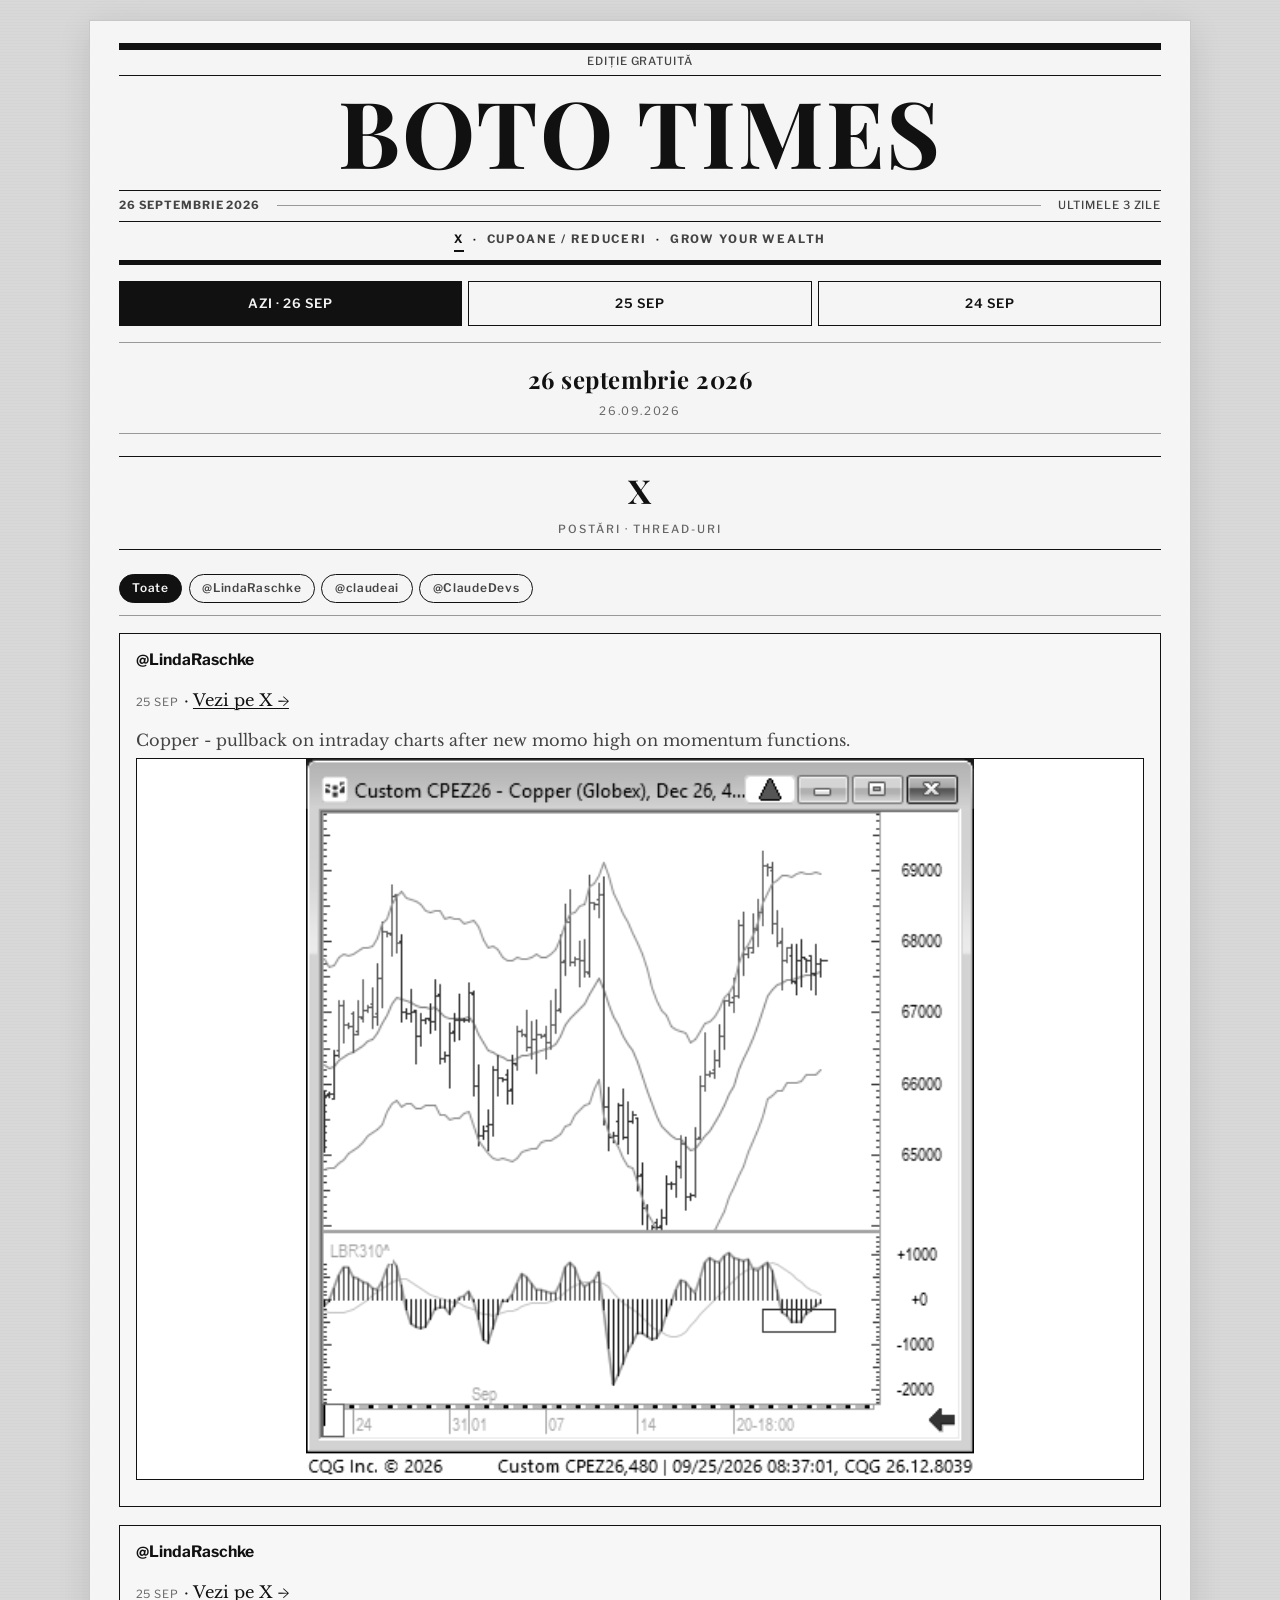
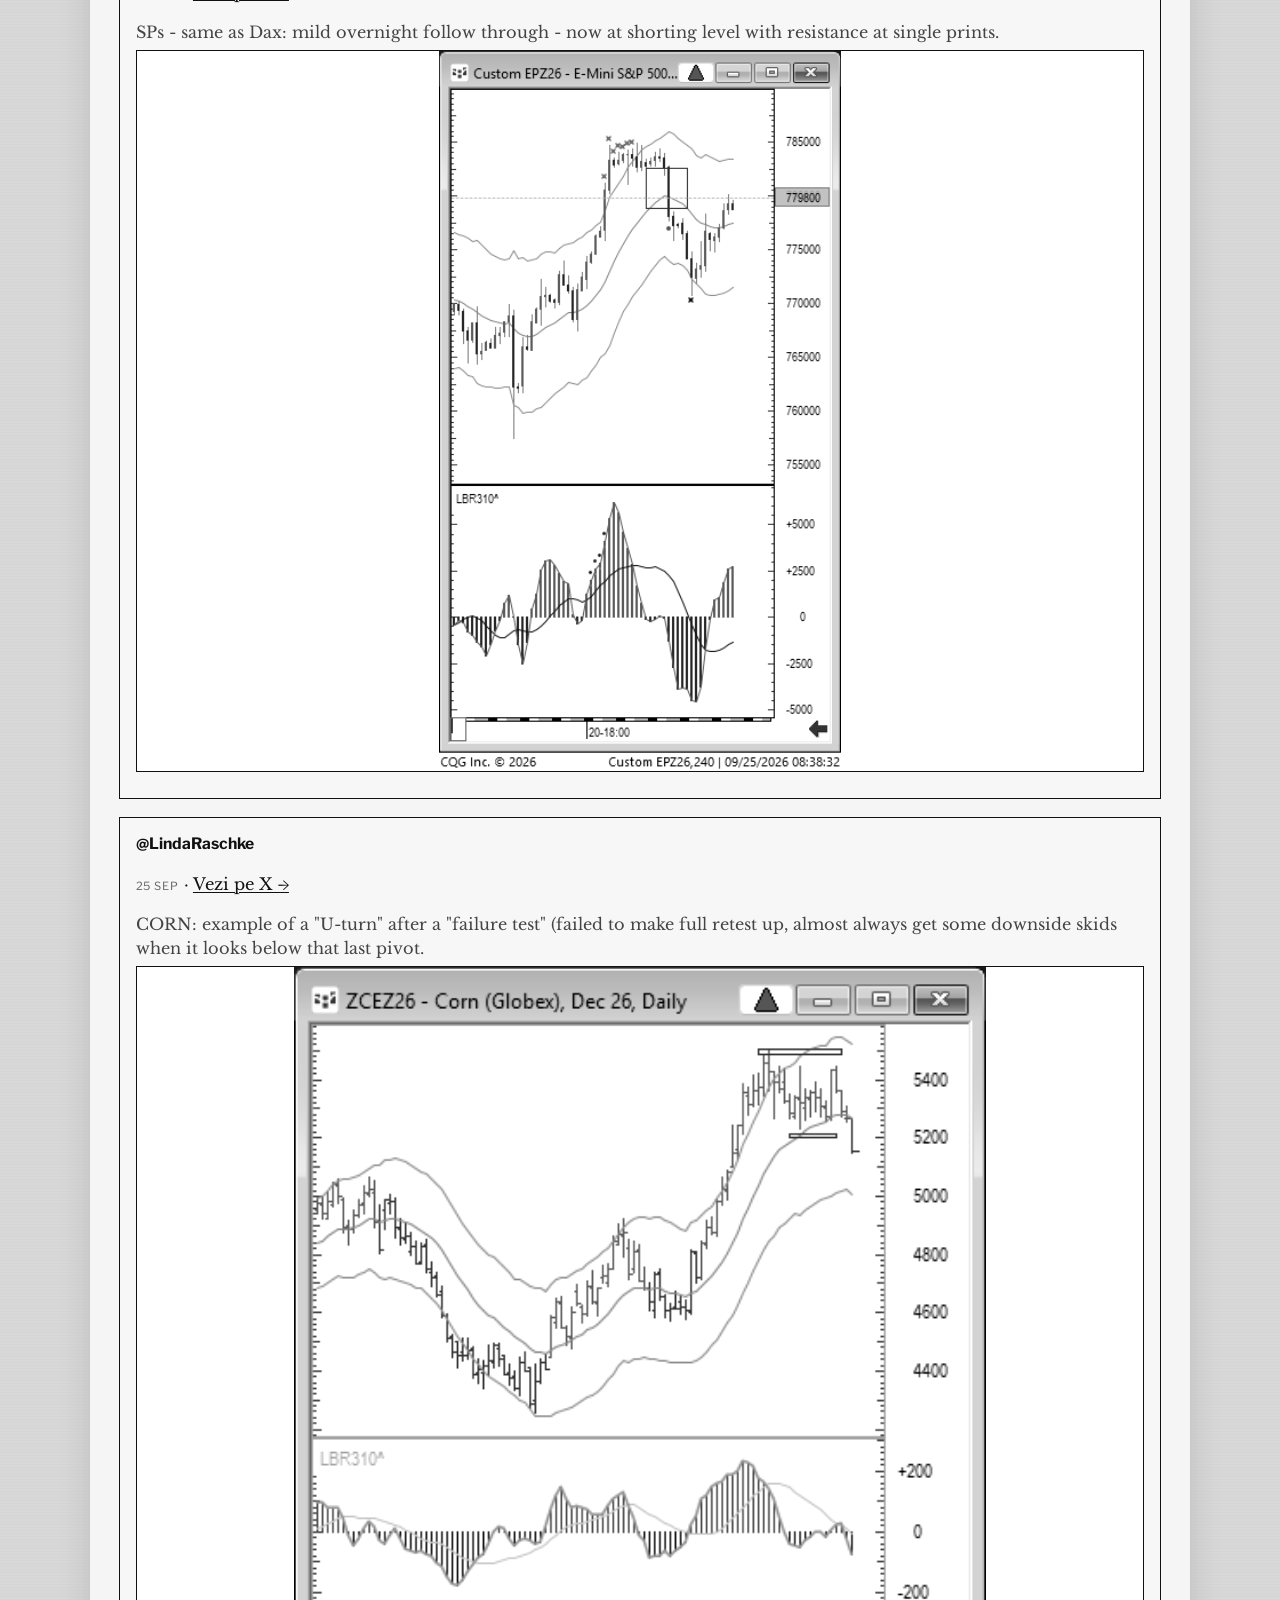
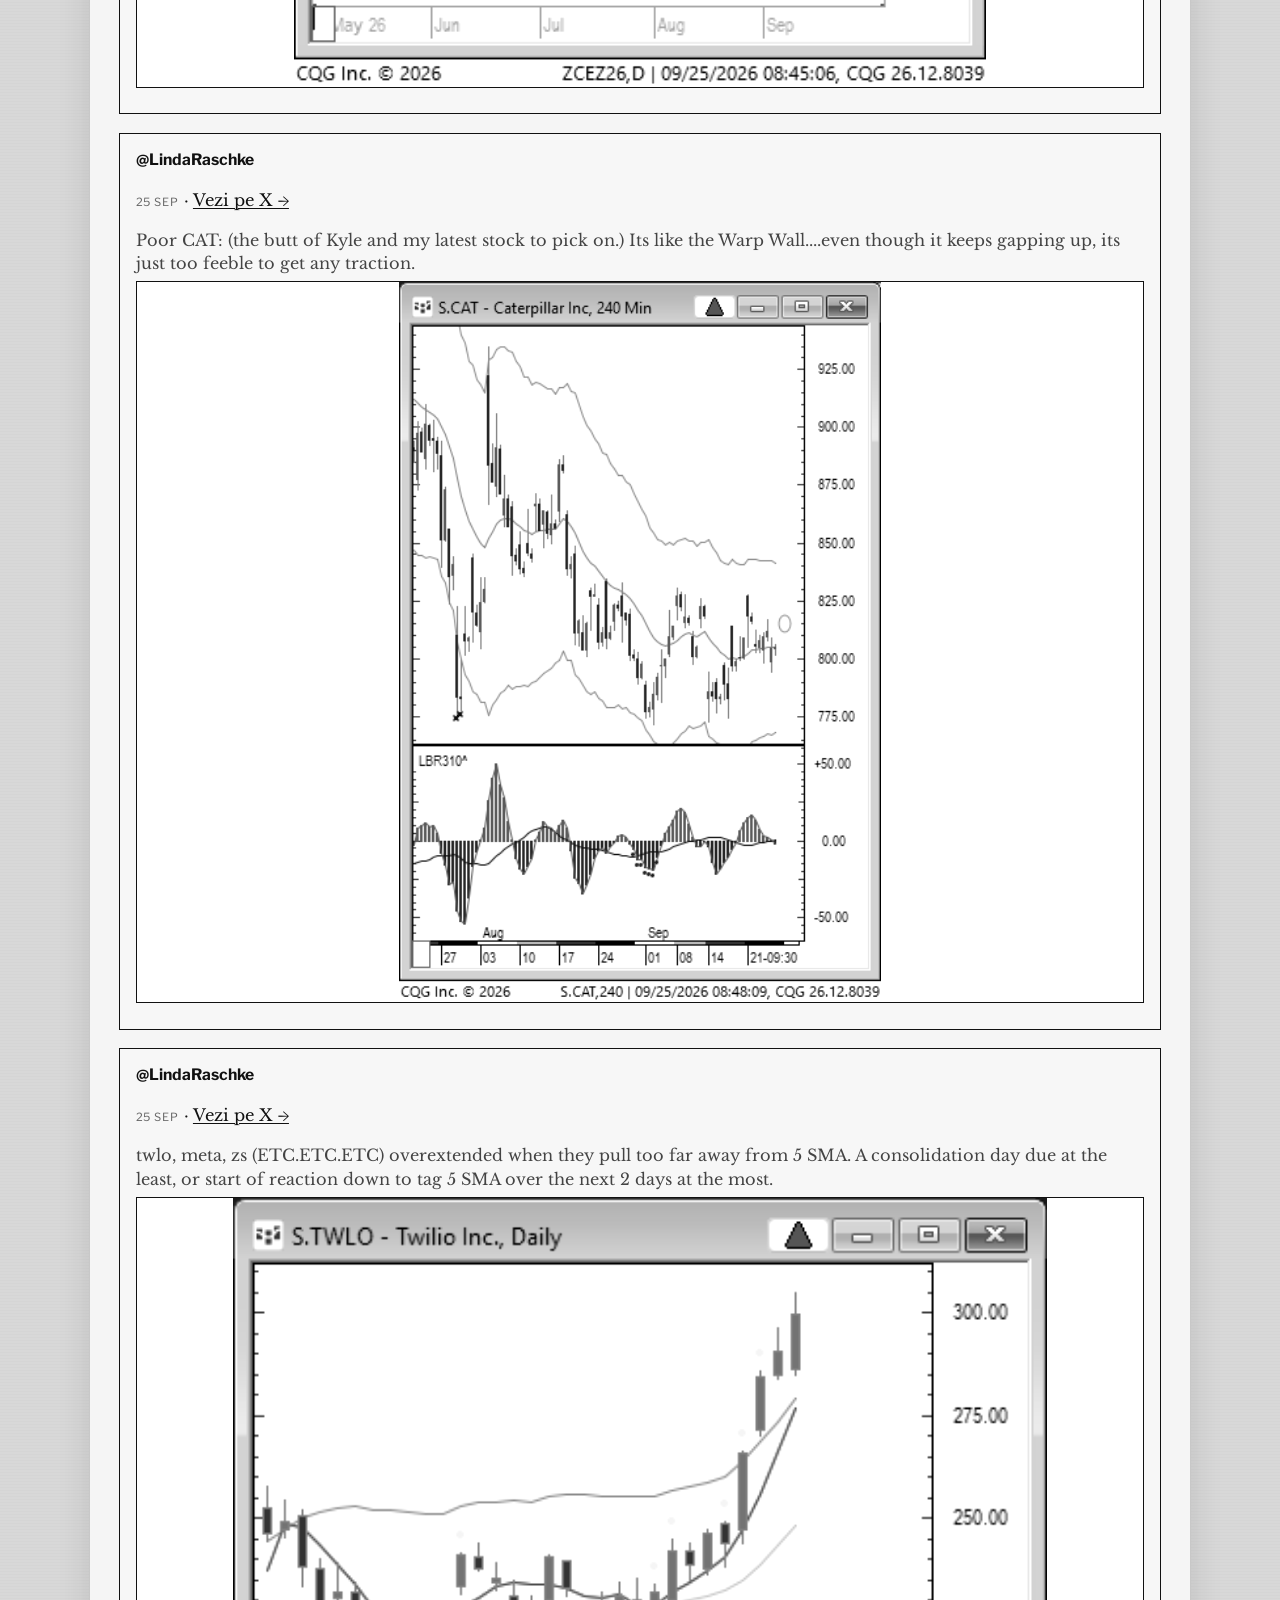
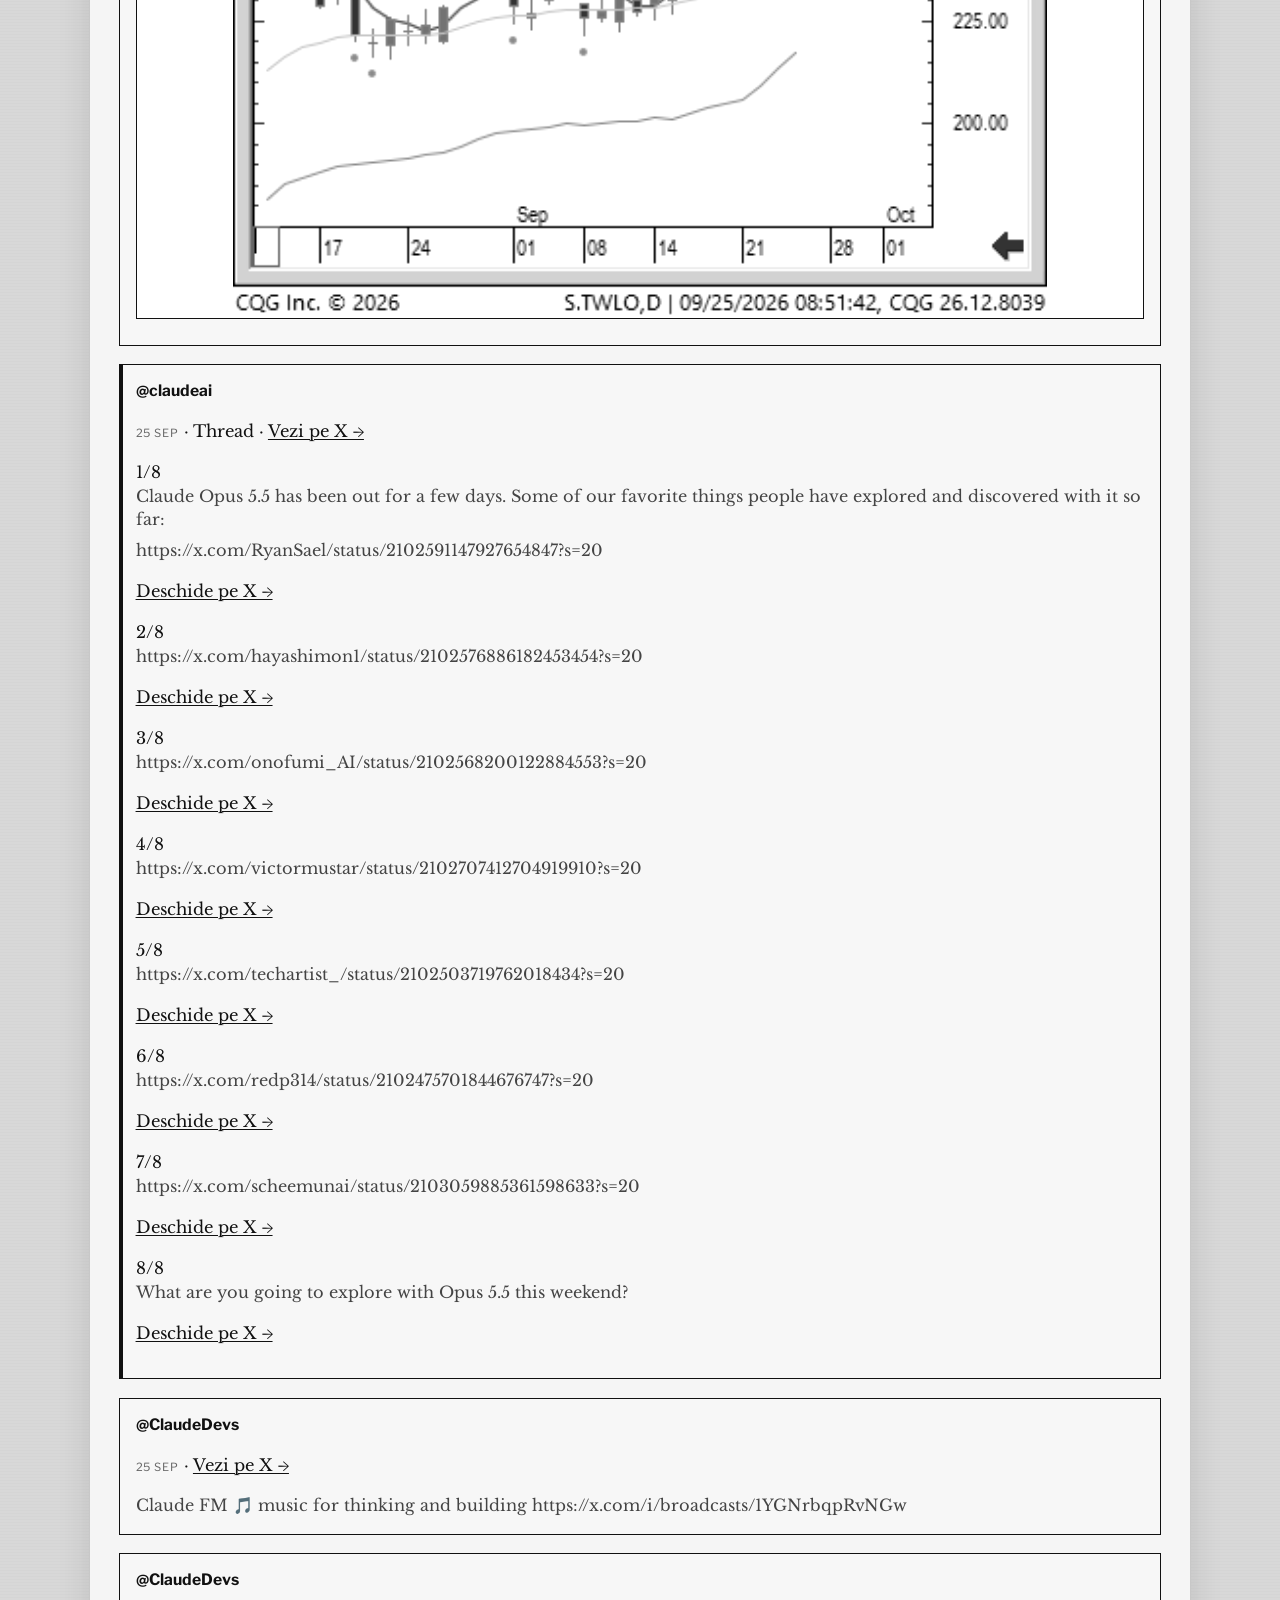
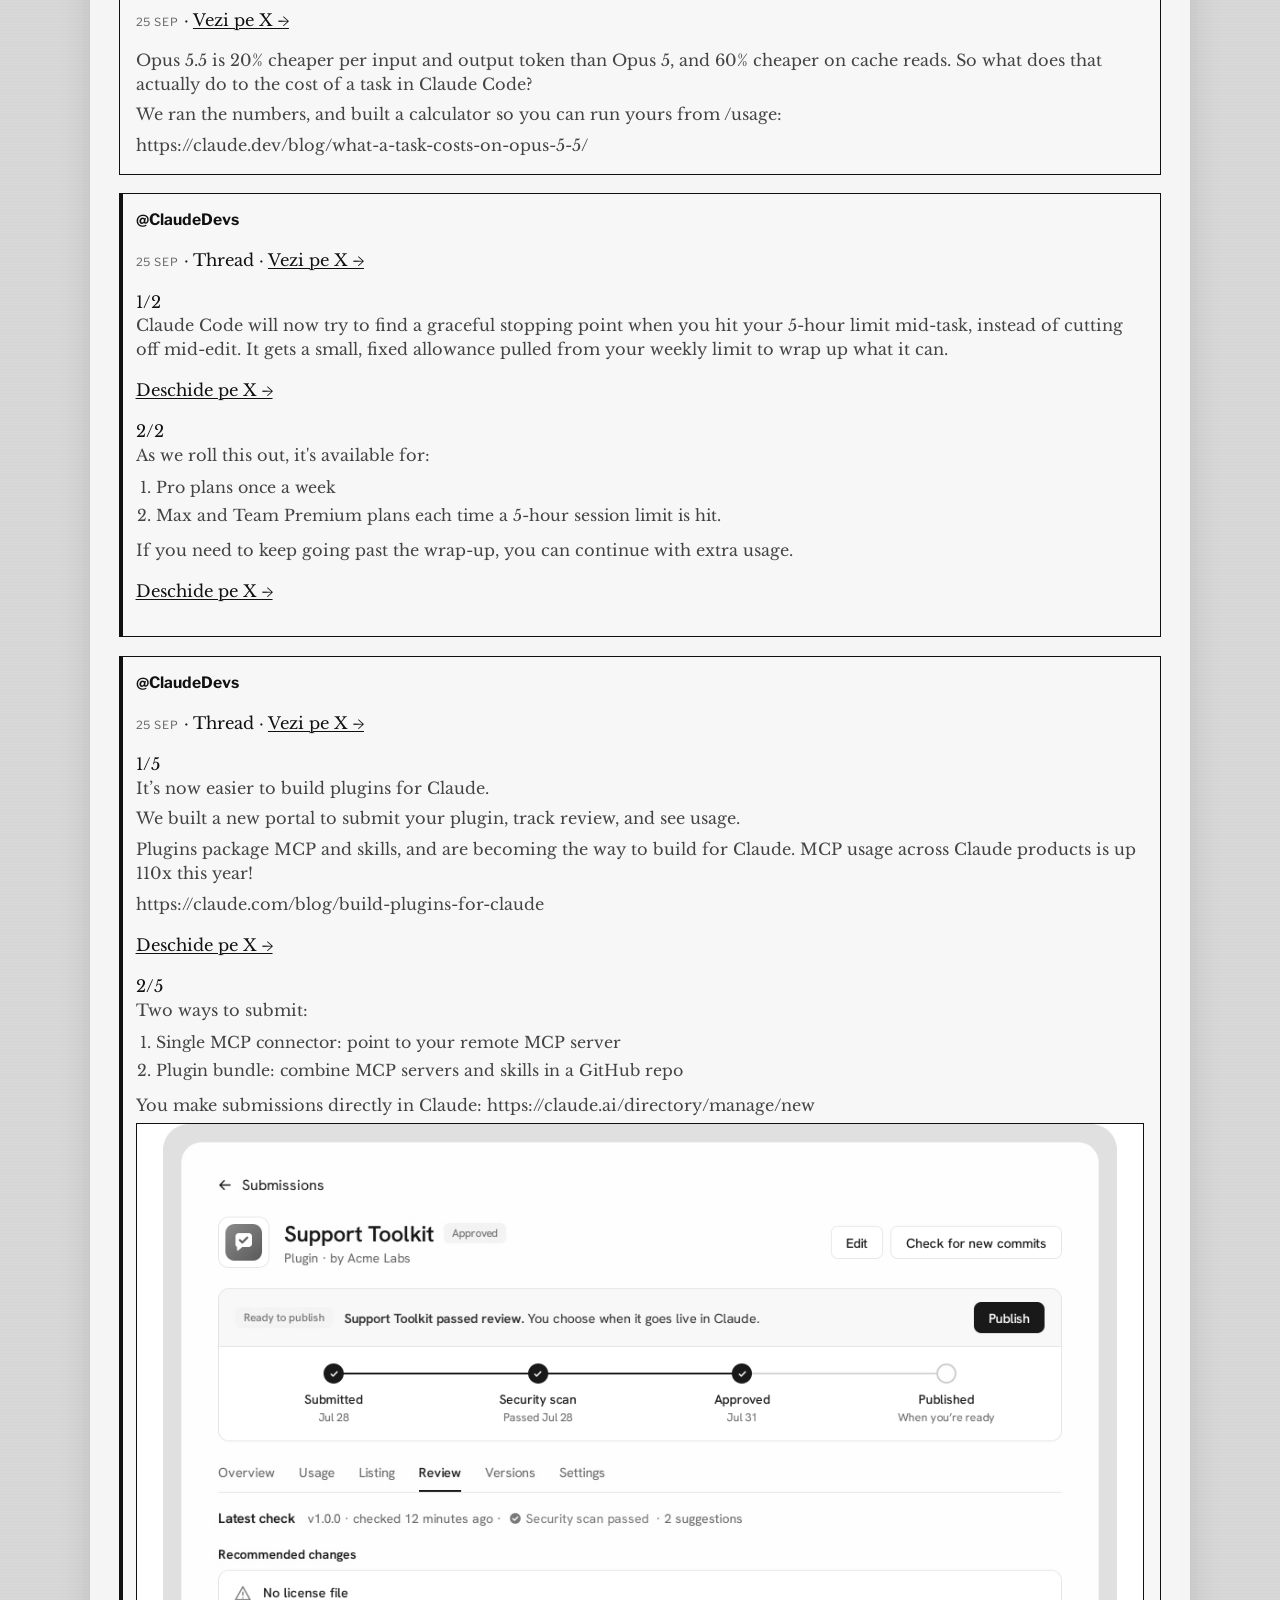
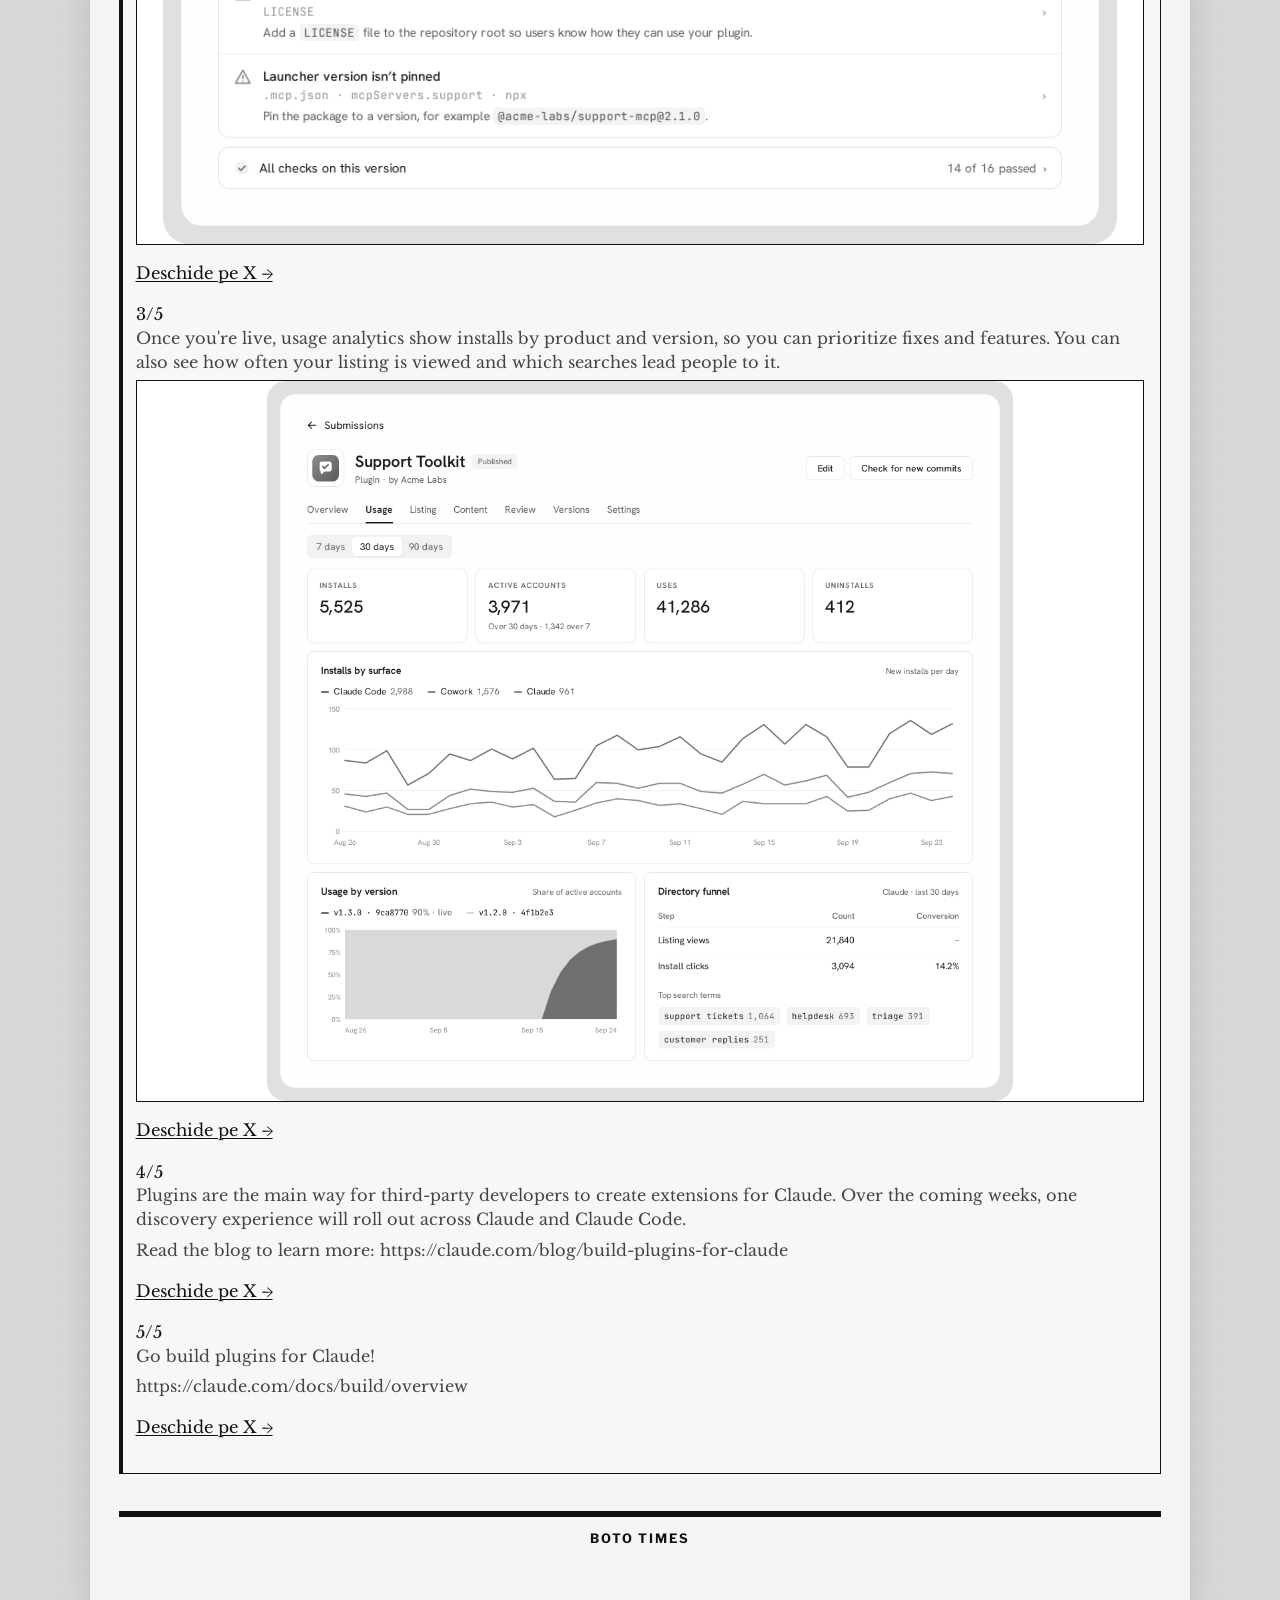
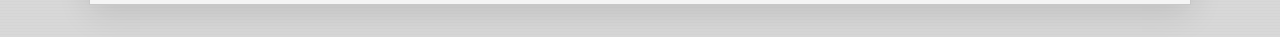
==== commit ddd8a56a: "BOTO TIMES: favicon B broadsheet (ico + svg + apple-touch)" ====
--- a/index.html
+++ b/index.html
@@ -5,6 +5,9 @@
   <meta name="viewport" content="width=device-width, initial-scale=1" />
   <meta name="description" content="BOTO TIMES — X / Cupoane / Grow Your Wealth. Ultimele 3 zile." />
   <meta name="theme-color" content="#111111" />
+  <link rel="icon" href="favicon.svg" type="image/svg+xml" />
+  <link rel="icon" href="favicon.ico" sizes="any" />
+  <link rel="apple-touch-icon" href="apple-touch-icon.png" />
   <title>BOTO TIMES — X</title>
   <link rel="preconnect" href="https://fonts.googleapis.com" />
   <link rel="preconnect" href="https://fonts.gstatic.com" crossorigin />
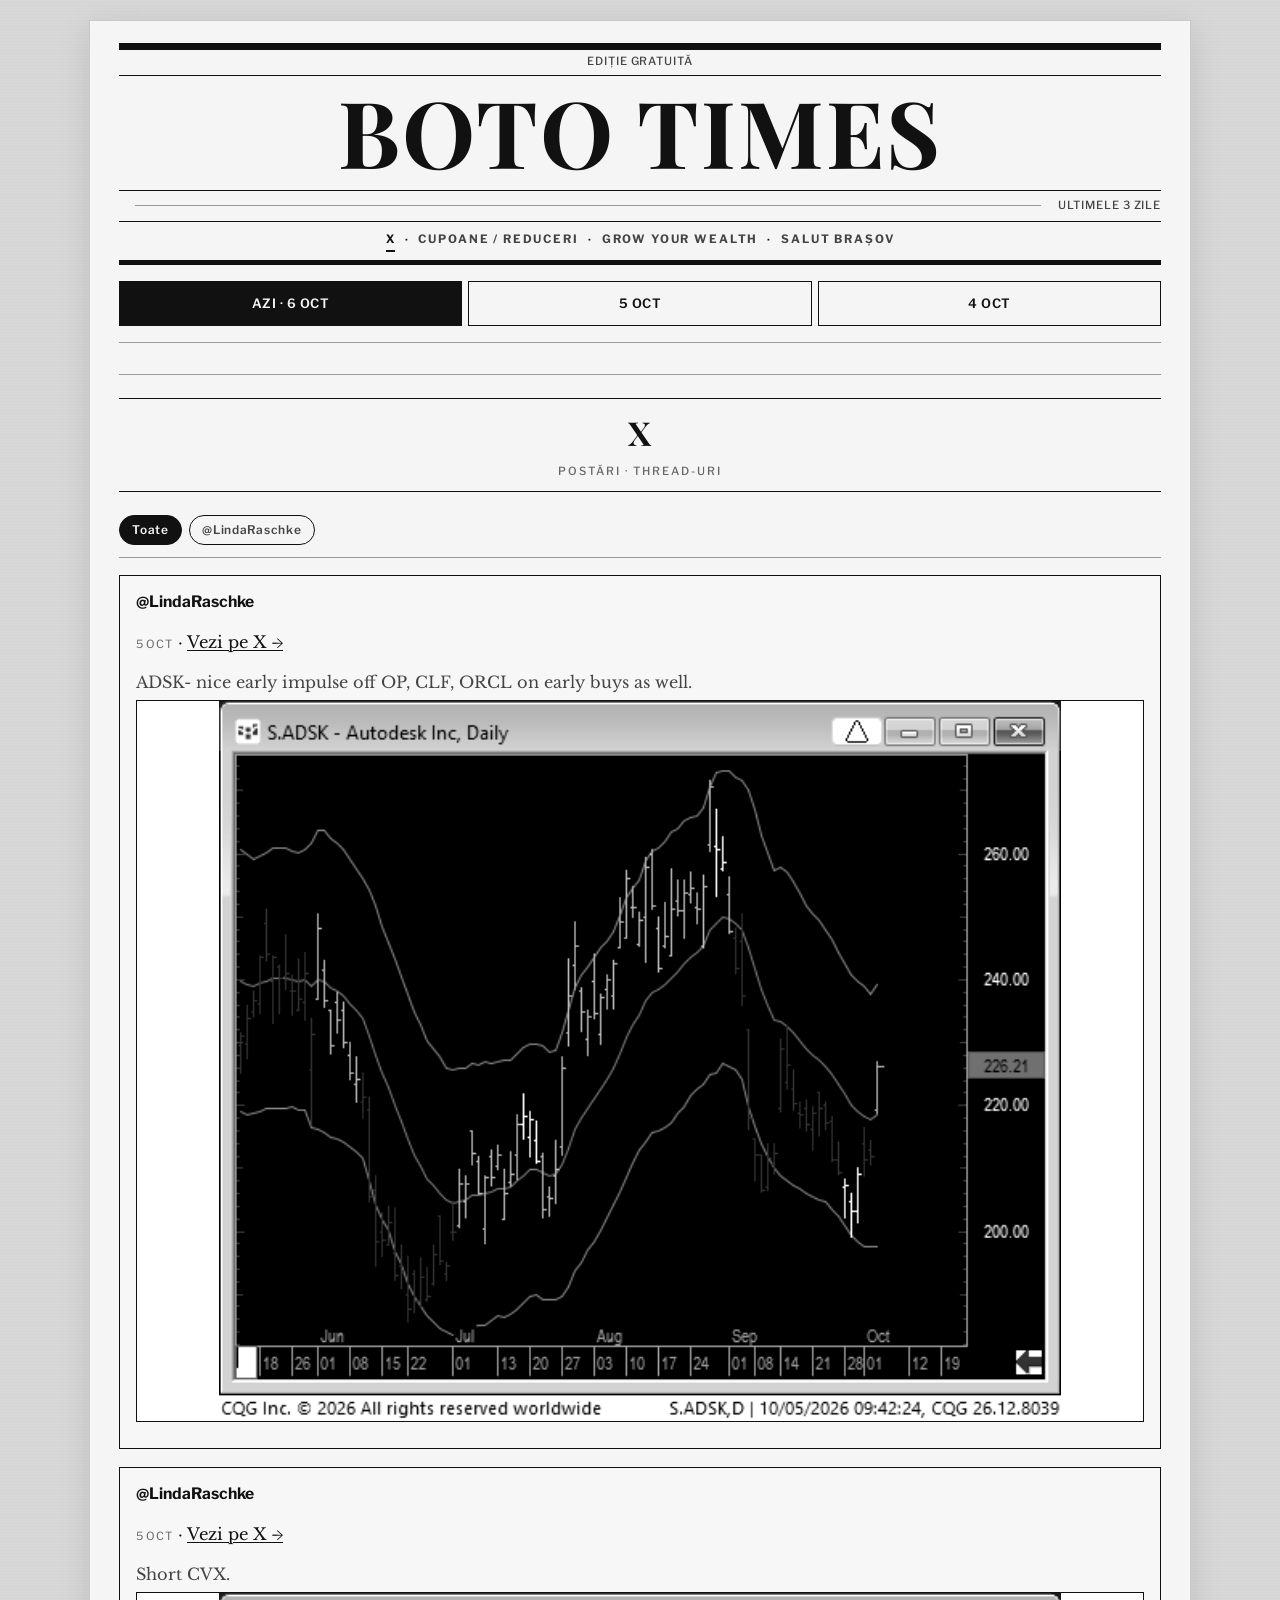
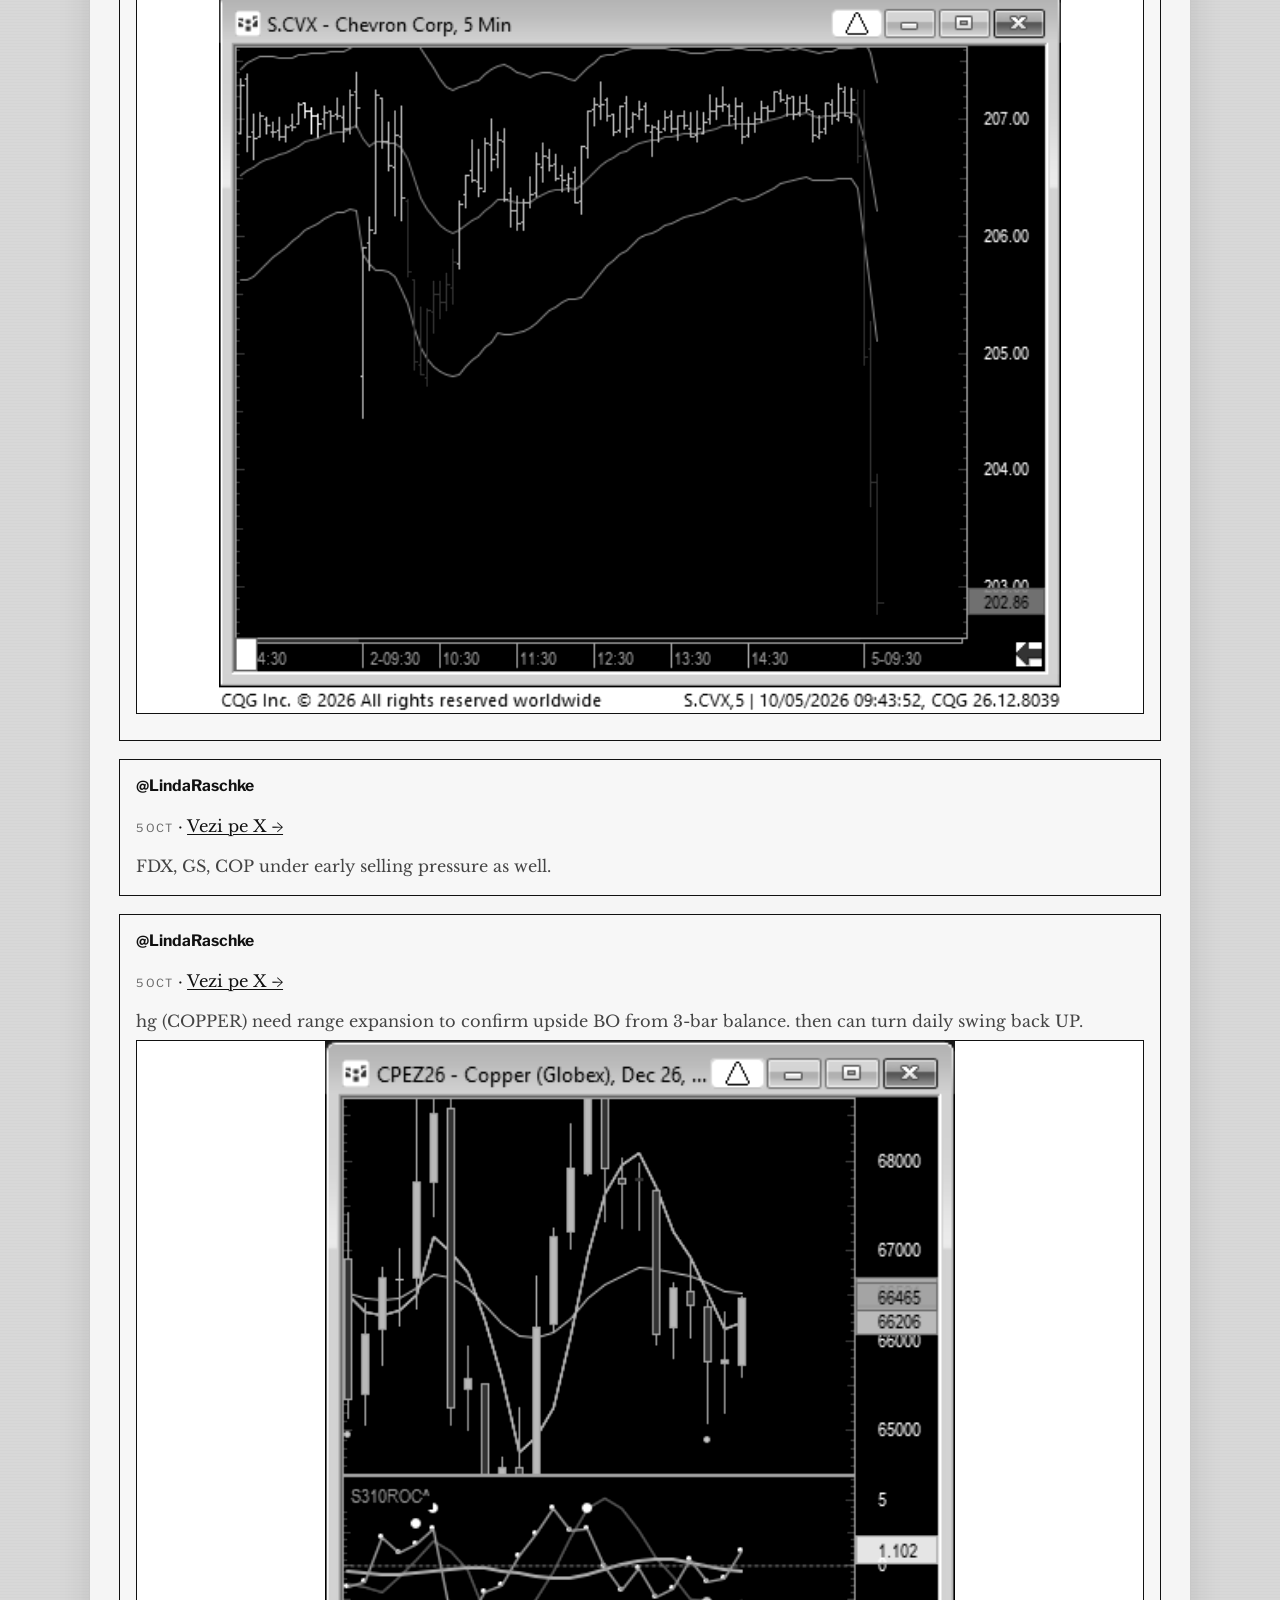
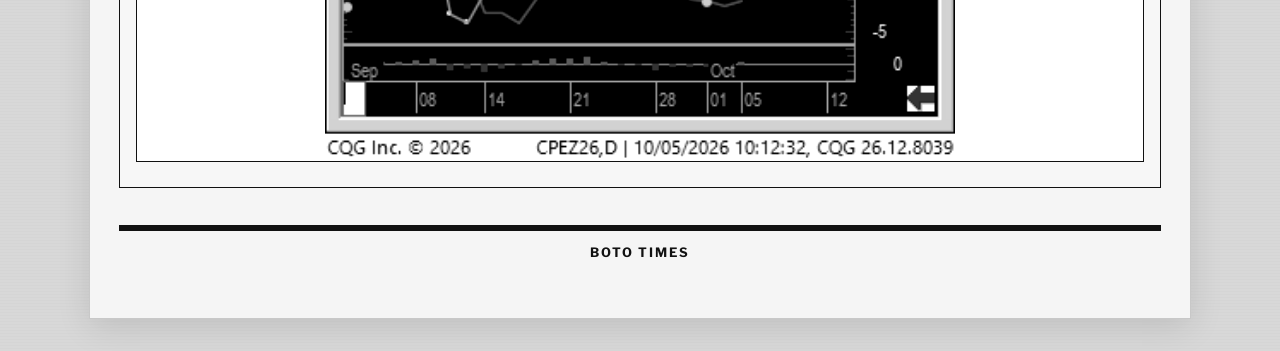
==== commit 2b65dba2: "BOTO TIMES: secțiune nouă Salut Brașov (3 ediții 137/136/135)" ====
--- a/index.html
+++ b/index.html
@@ -36,6 +36,8 @@
         <a href="cupoane.html" class="section-rail__link">Cupoane / Reduceri</a>
         <span aria-hidden="true">·</span>
         <a href="gyh.html" class="section-rail__link">Grow Your Wealth</a>
+        <span aria-hidden="true">·</span>
+        <a href="brasov.html" class="section-rail__link">Salut Brașov</a>
       </nav>
       <div class="masthead__bottomrule" aria-hidden="true"></div>
     </header>
--- a/css/style.css
+++ b/css/style.css
@@ -280,6 +280,20 @@
 .day-tab:focus-visible {
   outline: 2px solid var(--ink);
   outline-offset: 2px;
+}
+
+/* Three day tabs must sit on one row at phone width. No sideways scroll. */
+@media (max-width: 520px) {
+  .day-tabs {
+    overflow-x: hidden;
+  }
+
+  .day-tab {
+    min-width: 0;
+    flex: 1 1 0;
+    padding: 0.45rem 0.2rem;
+    white-space: normal;
+  }
 }
 
 /* —— Edition —— */
@@ -1276,3 +1290,185 @@
   max-width: 100%;
   height: auto;
 }
+
+/* —— Salut Brașov —— */
+.brasov-filters {
+  flex-wrap: wrap;
+  overflow-x: hidden;
+  max-width: 100%;
+}
+
+.brasov-filter {
+  min-height: 2.75rem; /* ~44px touch target */
+  padding: 0.55rem 0.9rem;
+  white-space: normal;
+  text-align: center;
+  line-height: 1.25;
+  max-width: 100%;
+  overflow-wrap: anywhere;
+  word-break: break-word;
+}
+
+.brasov-edition__subtitle {
+  font-family: var(--font-body);
+  font-size: clamp(0.95rem, 2.4vw, 1.1rem);
+  font-style: italic;
+  line-height: 1.45;
+  color: var(--ink-mid);
+  margin: 0.45rem auto 0;
+  max-width: 40rem;
+  overflow-wrap: anywhere;
+  word-break: break-word;
+}
+
+.brasov-edition__byline {
+  font-family: var(--font-ui);
+  font-size: 0.72rem;
+  font-weight: 600;
+  letter-spacing: 0.1em;
+  text-transform: uppercase;
+  color: var(--ink-soft);
+  margin: 0.55rem 0 0;
+  overflow-wrap: anywhere;
+  word-break: break-word;
+}
+
+.brasov-edition__intro {
+  font-family: var(--font-body);
+  font-size: clamp(1.02rem, 2.6vw, 1.18rem);
+  line-height: 1.65;
+  color: var(--ink);
+  margin: 1rem auto 0;
+  max-width: 38rem;
+  text-align: left;
+  overflow-wrap: anywhere;
+  word-break: break-word;
+}
+
+.brasov-edition__source {
+  font-family: var(--font-ui);
+  font-size: 0.78rem;
+  letter-spacing: 0.04em;
+  margin: 0.75rem 0 0;
+  overflow-wrap: anywhere;
+  word-break: break-word;
+}
+
+.brasov-edition__source a {
+  overflow-wrap: anywhere;
+  word-break: break-word;
+}
+
+.brasov-section__emoji {
+  font-style: normal;
+  font-weight: 400;
+  letter-spacing: 0;
+  margin-right: 0.15rem;
+}
+
+.brasov-section__lead {
+  font-family: var(--font-body);
+  font-size: 0.92rem;
+  font-style: italic;
+  line-height: 1.5;
+  color: var(--ink-soft);
+  margin: -0.35rem 0 0.85rem;
+  overflow-wrap: anywhere;
+  word-break: break-word;
+}
+
+.brasov-items {
+  display: grid;
+  gap: 0.85rem;
+  margin-bottom: 1.25rem;
+}
+
+.brasov-item {
+  border: 1px solid var(--rule-light);
+  padding: 0.75rem 0.85rem 0.9rem;
+  background: var(--paper);
+  max-width: 100%;
+  min-width: 0;
+  overflow-wrap: anywhere;
+  word-break: break-word;
+}
+
+.brasov-item__title {
+  font-family: var(--font-display);
+  font-size: clamp(1.05rem, 3vw, 1.25rem);
+  font-weight: 700;
+  margin: 0;
+  letter-spacing: 0.01em;
+  overflow-wrap: anywhere;
+  word-break: break-word;
+}
+
+.brasov-item__link {
+  color: var(--ink);
+  text-decoration-thickness: 1px;
+  text-underline-offset: 2px;
+  overflow-wrap: anywhere;
+  word-break: break-word;
+}
+
+.brasov-item__link:hover {
+  text-decoration-thickness: 2px;
+}
+
+.brasov-item__meta {
+  font-family: var(--font-ui);
+  font-size: 0.72rem;
+  letter-spacing: 0.06em;
+  text-transform: uppercase;
+  color: var(--ink-muted);
+  margin: 0.35rem 0 0;
+  overflow-wrap: anywhere;
+  word-break: break-word;
+}
+
+.brasov-item__sep {
+  color: var(--ink-muted);
+}
+
+.brasov-item__text {
+  font-family: var(--font-body);
+  font-size: 0.92rem;
+  line-height: 1.55;
+  margin: 0.5rem 0 0;
+  color: var(--ink-mid);
+  overflow-wrap: anywhere;
+  word-break: break-word;
+}
+
+.brasov-edition[hidden] {
+  display: none;
+}
+
+.brasov-editions,
+.brasov-section,
+.brasov-items,
+.brasov-item,
+.brasov-item__title,
+.brasov-item__text,
+.brasov-item__link,
+.brasov-edition__intro,
+.brasov-edition__subtitle,
+.brasov-edition__byline,
+.brasov-edition__source,
+.brasov-section__lead {
+  max-width: 100%;
+  min-width: 0;
+  overflow-wrap: anywhere;
+  word-break: break-word;
+  word-wrap: break-word;
+}
+
+@media print {
+  .brasov-filters {
+    display: none;
+  }
+  .brasov-edition[hidden] {
+    display: block !important;
+    break-before: page;
+  }
+}
